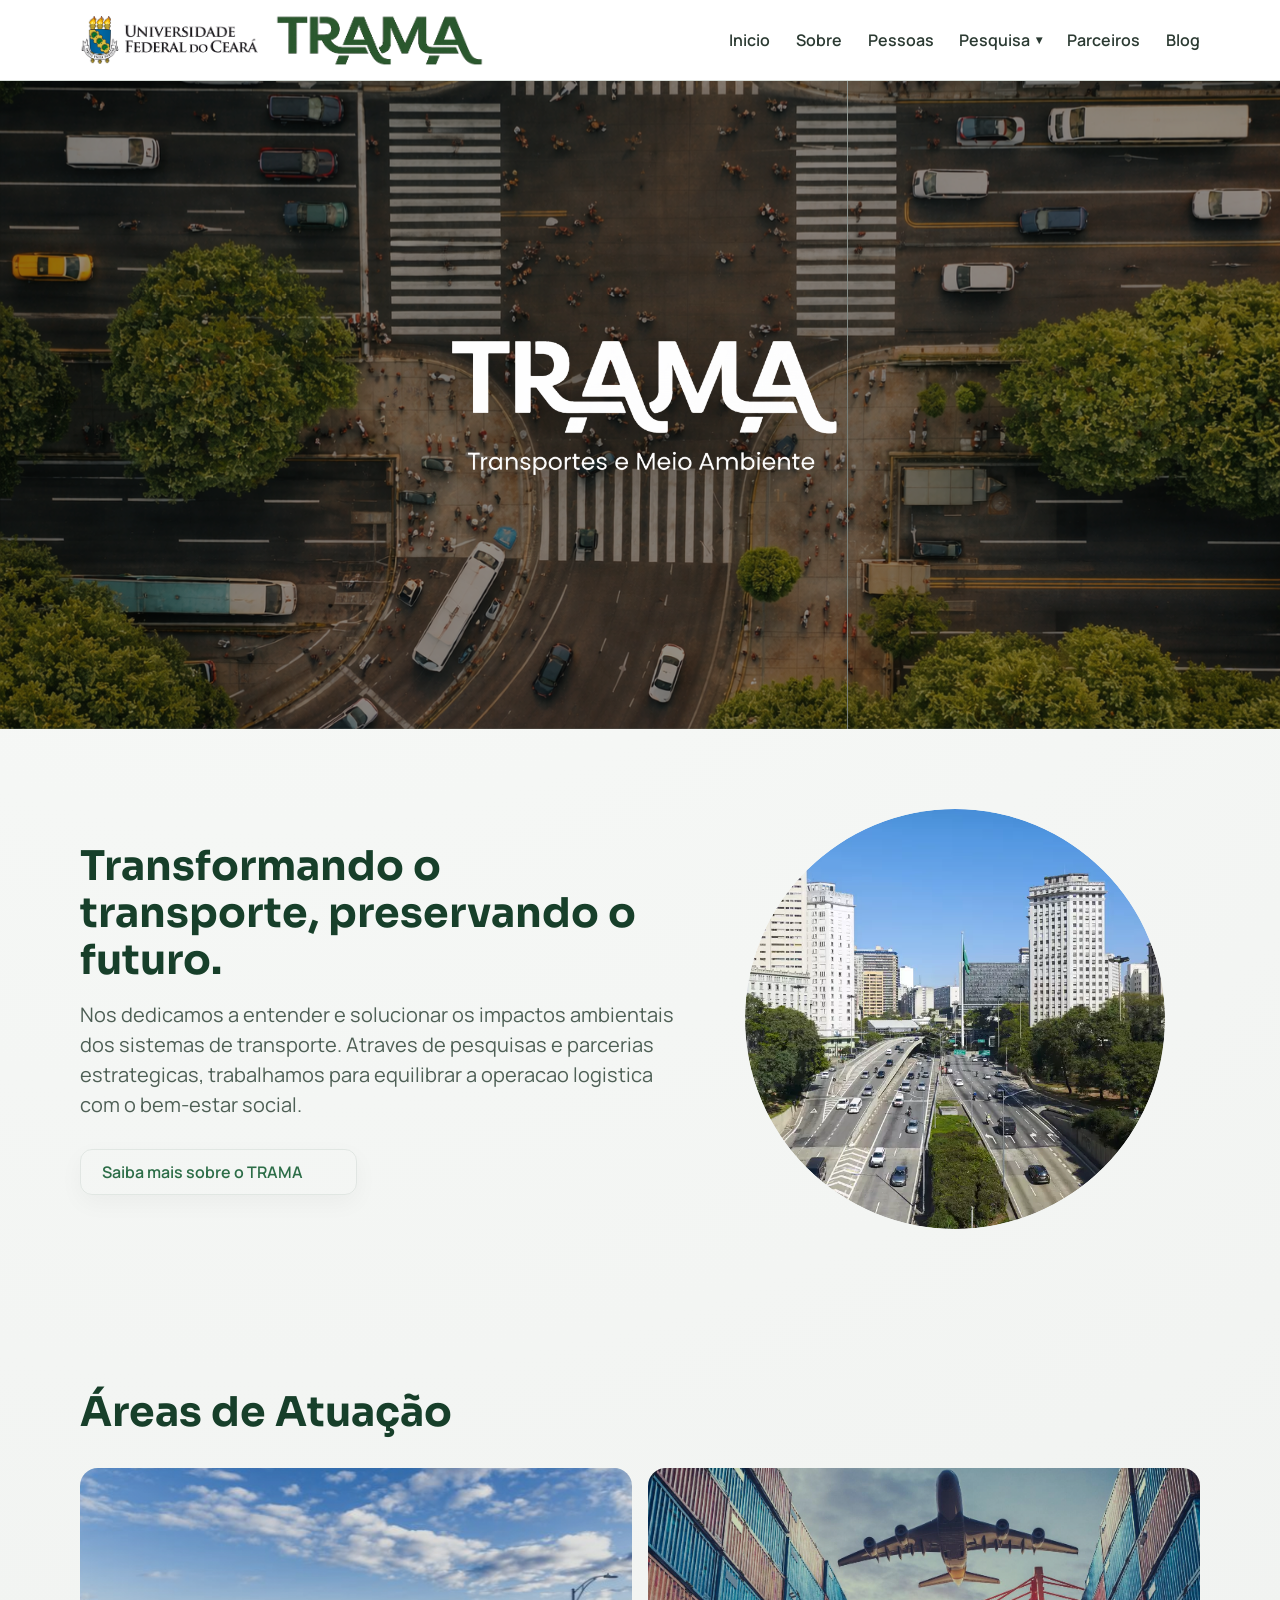
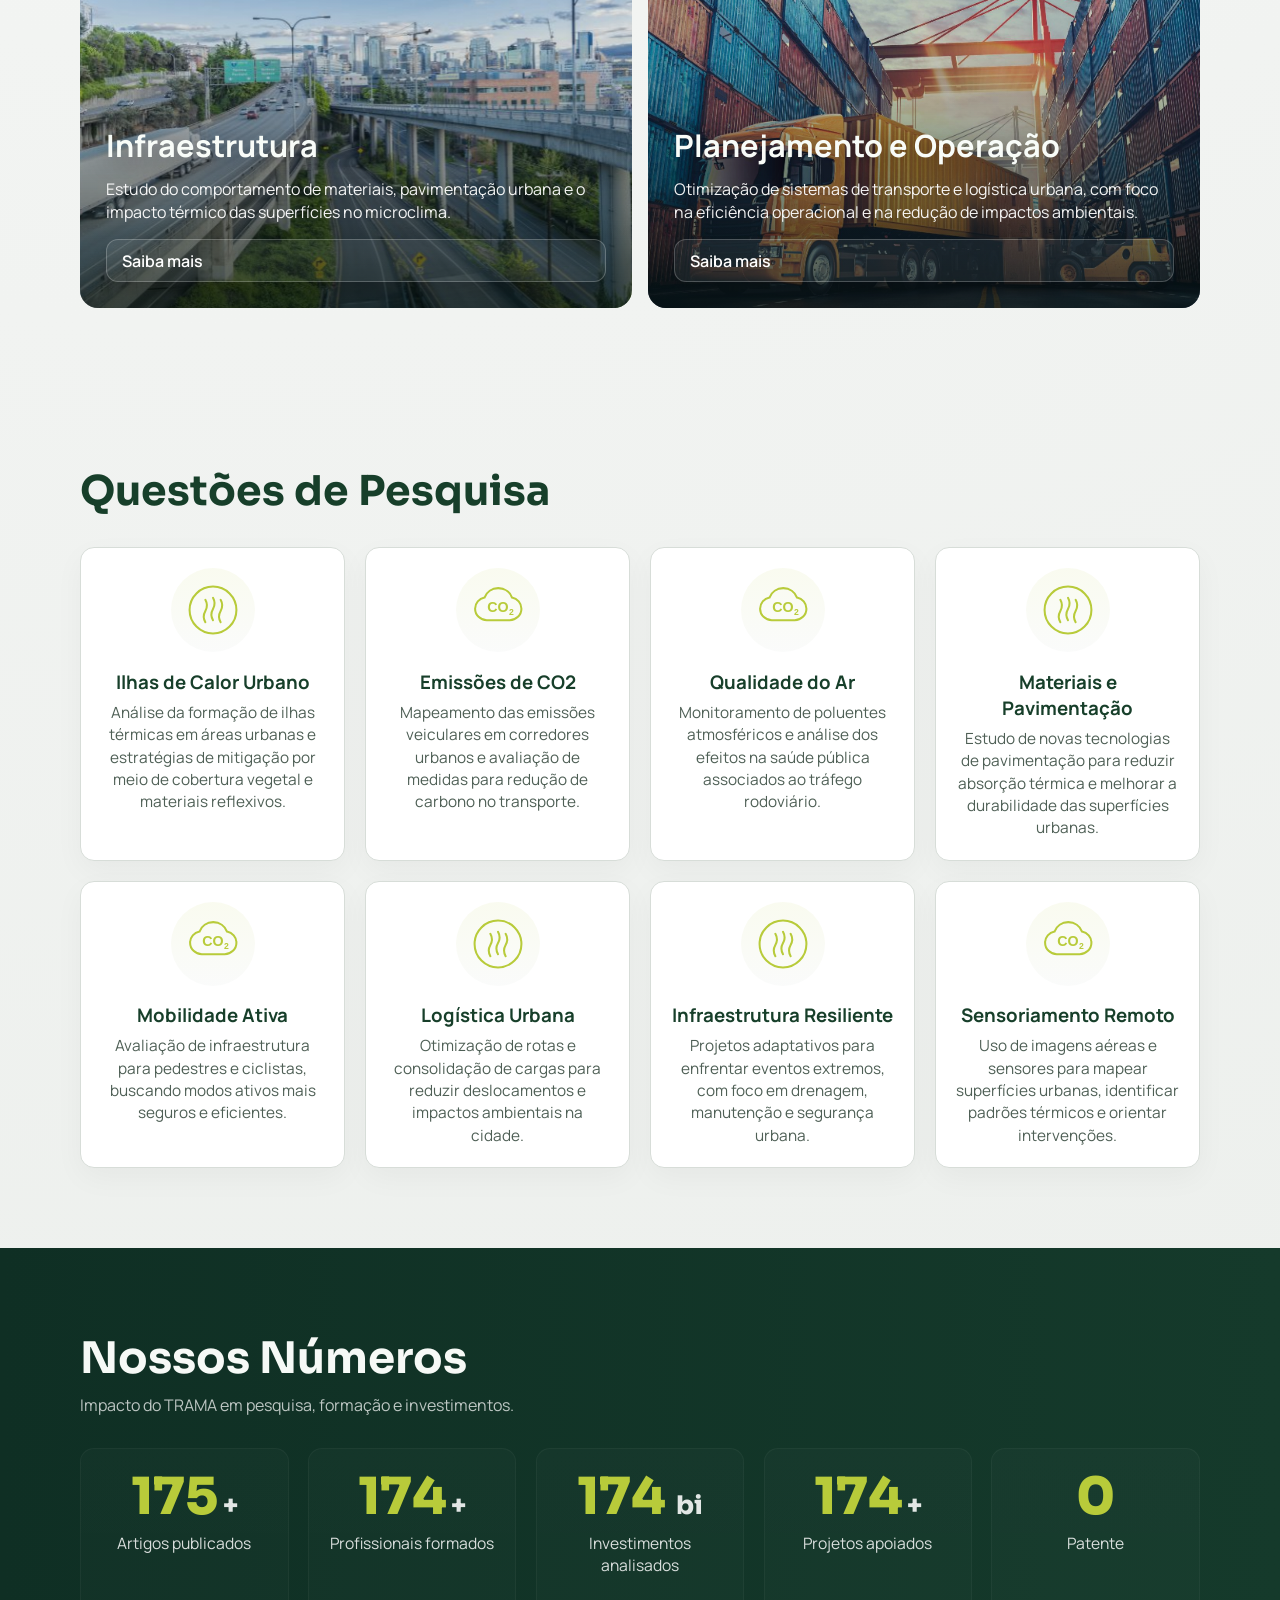
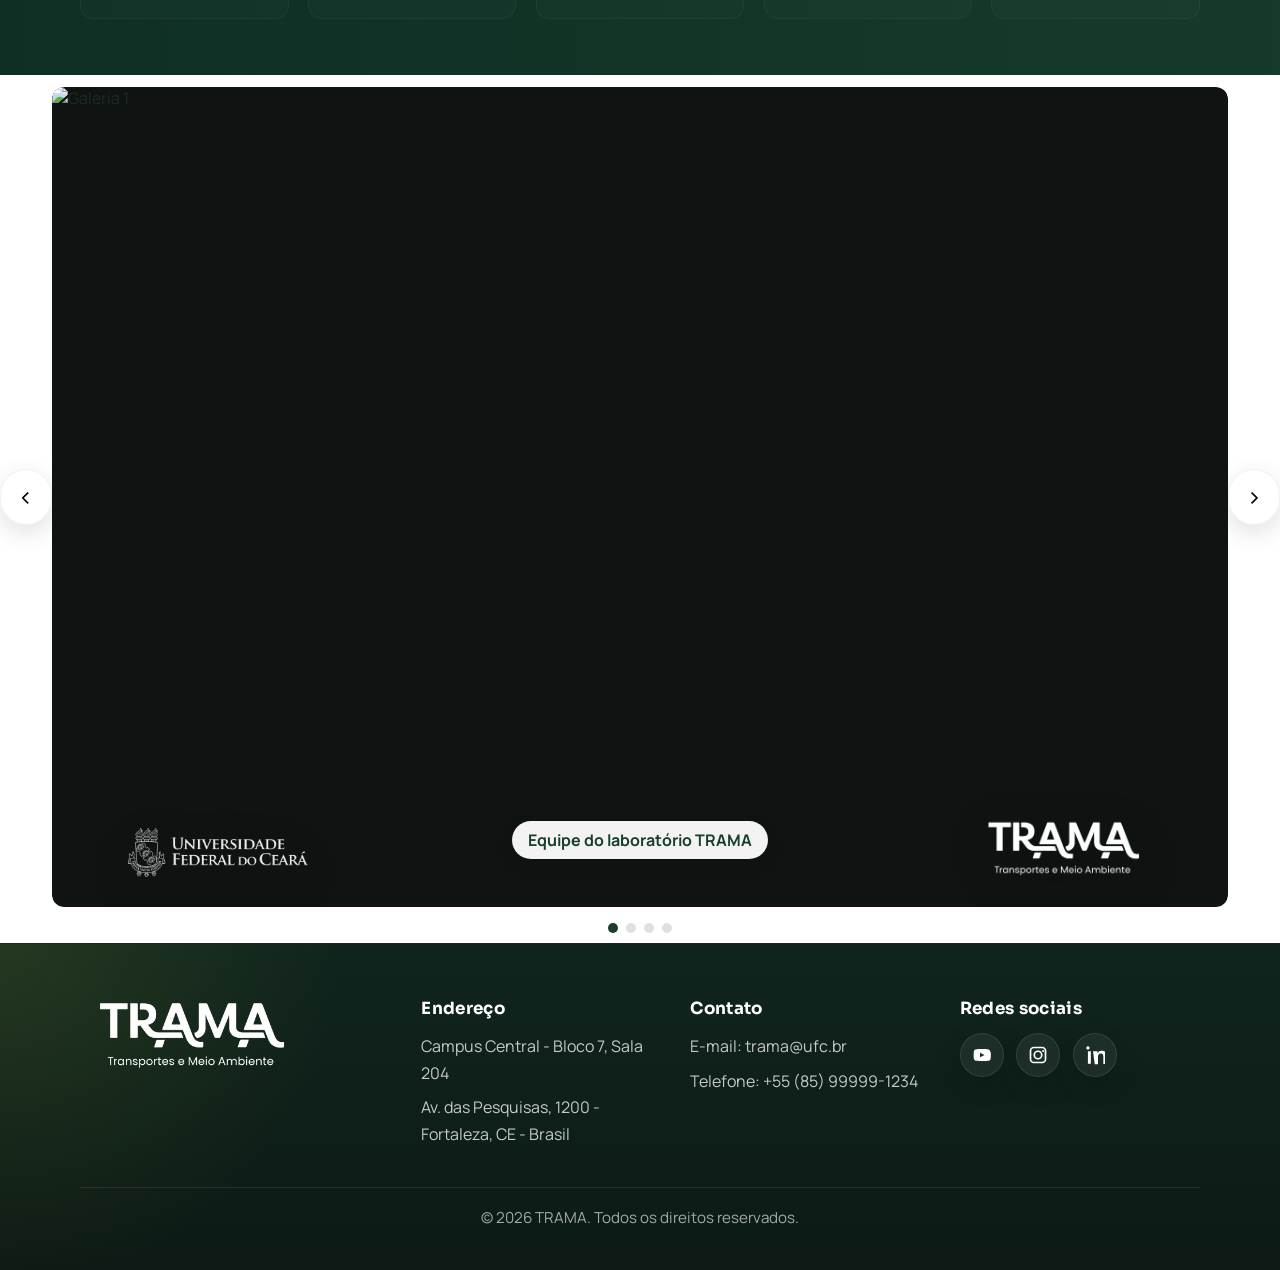
==== index.html @ d88afe93 "Initial commit: site TRAMA" ====
<!DOCTYPE html>
<html lang="pt-BR">
  <head>
    <meta charset="UTF-8" />
    <meta name="viewport" content="width=device-width, initial-scale=1.0" />
    <title>TRAMA | Transportes e Meio Ambiente</title>
    <meta
      name="description"
      content="Site institucional do laboratorio TRAMA - Transportes e Meio Ambiente"
    />
    <link rel="preconnect" href="https://fonts.googleapis.com" />
    <link rel="preconnect" href="https://fonts.gstatic.com" crossorigin />
    <link
      href="https://fonts.googleapis.com/css2?family=Manrope:wght@400;500;700;800&family=Sora:wght@600;700;800&display=swap"
      rel="stylesheet"
    />
    <link rel="stylesheet" href="assets/css/reset.css" />
    <link rel="stylesheet" href="assets/css/variables.css" />
    <link rel="stylesheet" href="assets/css/style.css" />
    <link rel="stylesheet" href="assets/css/responsive.css" />
  </head>
  <body>
    <header class="site-header" id="topo">
      <div class="container header-wrap">
        <a class="brand" href="#topo" aria-label="TRAMA inicio">
          <img class="ufc-logo" src="assets/images/brasao1_horizontal_cor_300dpi.png" alt="Universidade Federal do Ceará" />
          <img class="trama-logo" src="assets/images/logo-trama.png" alt="TRAMA" />
        </a>

        <button class="menu-toggle" aria-label="Abrir menu" aria-expanded="false">Menu</button>

        <nav class="site-nav" aria-label="Navegacao principal">
          <a href="index.html">Inicio</a>
          <a href="pages/sobre.html">Sobre</a>
          <a href="pages/pessoas.html">Pessoas</a>
          <div class="site-nav__item">
            <button class="site-nav__dropdown-trigger" type="button" aria-haspopup="true" aria-expanded="false">Pesquisa</button>
            <div class="site-nav__dropdown" aria-label="Submenu de pesquisa">
              <a href="pages/projetos.html">Projetos</a>
              <a href="pages/publicacoes.html">Publicações</a>
            </div>
          </div>
          <a href="pages/parceiros.html">Parceiros</a>
          <a href="pages/blog.html">Blog</a>
        </nav>
      </div>
    </header>

    <main>
      <section class="hero" id="inicio">
        <div class="hero-overlay"></div>
        <img
          class="hero-bg"
          src="assets/images/imagem-fundo-inicial.png"
          alt="Vista aerea de uma via urbana com arvores"
        />
        <div class="hero-content container">
          <h1 class="hero-title"><img src="assets/images/logo-trama-imagens.png" alt="TRAMA" /></h1>
        </div>
      </section>

      <section class="sobre section" id="sobre">
        <div class="container split">
          <div>
            <h2>Transformando o transporte, preservando o futuro.</h2>
            <p>
              Nos dedicamos a entender e solucionar os impactos ambientais dos sistemas de
              transporte. Atraves de pesquisas e parcerias estrategicas, trabalhamos para
              equilibrar a operacao logistica com o bem-estar social.
            </p>
            <a href="#pessoas" class="btn-outline">Saiba mais sobre o TRAMA</a>
          </div>
          <div class="about-image-wrap">
            <img
              class="about-image"
              src="assets/images/imagem-curculo.webp"
              alt="Malha urbana circular - TRAMA"
            />
          </div>
        </div>
      </section>

      <section class="atuacao section" id="pesquisa">
        <div class="container">
          <h2>Áreas de Atuação</h2>
          <div class="cards-grid">
            <article class="card-overlay">
                <img src="assets/images/infraestrutura-de-transporte-734x490.jpg" alt="Infraestrutura" />
              <div class="card-content">
                <h3>Infraestrutura</h3>
                <p>
                  Estudo do comportamento de materiais, pavimentação urbana e o impacto térmico
                  das superfícies no microclima.
                </p>
                <a href="#" class="card-btn">Saiba mais</a>
              </div>
            </article>

            <article class="card-overlay">
                <img src="assets/images/ft-08-gestao-da-logistica-de-distribuicao-dos-transportes-1583331295.jpg" alt="Planejamento e Operação" />
              <div class="card-content">
                <h3>Planejamento e Operação</h3>
                <p>
                  Otimização de sistemas de transporte e logística urbana, com foco na
                  eficiência operacional e na redução de impactos ambientais.
                </p>
                <a href="#" class="card-btn">Saiba mais</a>
              </div>
            </article>
          </div>
        </div>
      </section>

      <section class="questoes section" id="parcerias">
        <div class="container">
          <h2>Questões de Pesquisa</h2>
          <div class="research-grid">
            <article class="research-item">
              <div class="research-icon"><img src="assets/icons/icon-calor.svg" alt="Ilhas de Calor" /></div>
              <h3 class="research-title">Ilhas de Calor Urbano</h3>
              <p class="research-desc">Análise da formação de ilhas térmicas em áreas urbanas e estratégias de mitigação por meio de cobertura vegetal e materiais reflexivos.</p>
            </article>

            <article class="research-item">
              <div class="research-icon"><img src="assets/icons/icon-co2.svg" alt="Emissões de CO2" /></div>
              <h3 class="research-title">Emissões de CO2</h3>
              <p class="research-desc">Mapeamento das emissões veiculares em corredores urbanos e avaliação de medidas para redução de carbono no transporte.</p>
            </article>

            <article class="research-item">
              <div class="research-icon"><img src="assets/icons/icon-co2.svg" alt="Qualidade do Ar" /></div>
              <h3 class="research-title">Qualidade do Ar</h3>
              <p class="research-desc">Monitoramento de poluentes atmosféricos e análise dos efeitos na saúde pública associados ao tráfego rodoviário.</p>
            </article>

            <article class="research-item">
              <div class="research-icon"><img src="assets/icons/icon-calor.svg" alt="Materiais e Pavimentação" /></div>
              <h3 class="research-title">Materiais e Pavimentação</h3>
              <p class="research-desc">Estudo de novas tecnologias de pavimentação para reduzir absorção térmica e melhorar a durabilidade das superfícies urbanas.</p>
            </article>

            <article class="research-item">
              <div class="research-icon"><img src="assets/icons/icon-co2.svg" alt="Mobilidade Ativa" /></div>
              <h3 class="research-title">Mobilidade Ativa</h3>
              <p class="research-desc">Avaliação de infraestrutura para pedestres e ciclistas, buscando modos ativos mais seguros e eficientes.</p>
            </article>

            <article class="research-item">
              <div class="research-icon"><img src="assets/icons/icon-calor.svg" alt="Logística Urbana" /></div>
              <h3 class="research-title">Logística Urbana</h3>
              <p class="research-desc">Otimização de rotas e consolidação de cargas para reduzir deslocamentos e impactos ambientais na cidade.</p>
            </article>

            <article class="research-item">
              <div class="research-icon"><img src="assets/icons/icon-calor.svg" alt="Infraestrutura Resiliente" /></div>
              <h3 class="research-title">Infraestrutura Resiliente</h3>
              <p class="research-desc">Projetos adaptativos para enfrentar eventos extremos, com foco em drenagem, manutenção e segurança urbana.</p>
            </article>

            <article class="research-item">
              <div class="research-icon"><img src="assets/icons/icon-co2.svg" alt="Sensoriamento Remoto" /></div>
              <h3 class="research-title">Sensoriamento Remoto</h3>
              <p class="research-desc">Uso de imagens aéreas e sensores para mapear superfícies urbanas, identificar padrões térmicos e orientar intervenções.</p>
            </article>
          </div>
        </div>
      </section>

      <section class="numeros" id="blog">
        <div class="container numeros-wrap">
          <div class="numeros-header">
            <h2>Nossos Números</h2>
            <p class="numeros-sub">Impacto do TRAMA em pesquisa, formação e investimentos.</p>
          </div>

          <div class="numeros-grid">
            <div class="numero-card">
              <div class="numero-card-inner">
                <div class="numero-value"><span class="kpi-value" data-target="500">0</span><span class="kpi-suffix">+</span></div>
                <div class="numero-label">Artigos publicados</div>
              </div>
            </div>

            <div class="numero-card">
              <div class="numero-card-inner">
                <div class="numero-value"><span class="kpi-value" data-target="500">0</span><span class="kpi-suffix">+</span></div>
                <div class="numero-label">Profissionais formados</div>
              </div>
            </div>

            <div class="numero-card">
              <div class="numero-card-inner">
                <div class="numero-value"><span class="kpi-value" data-target="500">0</span><span class="kpi-suffix"> bi</span></div>
                <div class="numero-label">Investimentos analisados</div>
              </div>
            </div>

            <div class="numero-card">
              <div class="numero-card-inner">
                <div class="numero-value"><span class="kpi-value" data-target="500">0</span><span class="kpi-suffix">+</span></div>
                <div class="numero-label">Projetos apoiados</div>
              </div>
            </div>

            <div class="numero-card">
              <div class="numero-card-inner">
                <div class="numero-value"><span class="kpi-value" data-target="1">0</span></div>
                <div class="numero-label">Patente</div>
              </div>
            </div>
          </div>
        </div>
      </section>

      <section class="galeria section" id="galeria">
        <div class="carousel" data-carousel aria-label="Galeria de fotos do TRAMA">
          <button class="carousel__btn carousel__btn--prev" data-carousel-button="prev" aria-label="Anterior">‹</button>
          <div class="carousel__track-container">
            <ul class="carousel__track">
              <li class="carousel__slide current-slide">
                <img src="https://picsum.photos/1920/1080?random=101" alt="Galeria 1" />
                <img class="carousel__logo carousel__logo--left" src="assets/images/logohorizontalufc-branco.png" alt="UFC" />
                <img class="carousel__logo carousel__logo--right" src="assets/images/logo-trama-imagens.png" alt="TRAMA" />
                <div class="carousel__caption">Equipe do laboratório TRAMA</div>
              </li>
              <li class="carousel__slide">
                <img src="https://picsum.photos/1920/1080?random=102" alt="Galeria 2" />
                <img class="carousel__logo carousel__logo--left" src="assets/images/logohorizontalufc-branco.png" alt="UFC" />
                <img class="carousel__logo carousel__logo--right" src="assets/images/logo-trama-imagens.png" alt="TRAMA" />
                <div class="carousel__caption">Medição de tráfego urbano</div>
              </li>
              <li class="carousel__slide">
                <img src="https://picsum.photos/1920/1080?random=103" alt="Galeria 3" />
                <img class="carousel__logo carousel__logo--left" src="assets/images/logohorizontalufc-branco.png" alt="UFC" />
                <img class="carousel__logo carousel__logo--right" src="assets/images/logo-trama-imagens.png" alt="TRAMA" />
                <div class="carousel__caption">Workshop e parcerias</div>
              </li>
              <li class="carousel__slide">
                <img src="https://picsum.photos/1920/1080?random=104" alt="Galeria 4" />
                <img class="carousel__logo carousel__logo--left" src="assets/images/logohorizontalufc-branco.png" alt="UFC" />
                <img class="carousel__logo carousel__logo--right" src="assets/images/logo-trama-imagens.png" alt="TRAMA" />
                <div class="carousel__caption">Projeto de campo e levantamentos</div>
              </li>
            </ul>
          </div>
          <button class="carousel__btn carousel__btn--next" data-carousel-button="next" aria-label="Próximo">›</button>
          <div class="carousel__nav" aria-hidden="true">
            <button class="carousel__indicator current-indicator"></button>
            <button class="carousel__indicator"></button>
            <button class="carousel__indicator"></button>
            <button class="carousel__indicator"></button>
          </div>
        </div>
      </section>

    <footer class="site-footer">
      <div class="container footer-grid">
        <div class="footer-brand">
          <img class="footer-logo" src="assets/images/logo-trama-imagens.png" alt="TRAMA" />
        </div>

        <div>
          <h3>Endereço</h3>
          <p>Campus Central - Bloco 7, Sala 204</p>
          <p>Av. das Pesquisas, 1200 - Fortaleza, CE - Brasil</p>
        </div>

        <div>
          <h3>Contato</h3>
          <p>E-mail: trama@ufc.br</p>
          <p>Telefone: +55 (85) 99999-1234</p>
        </div>

        <div>
          <h3>Redes sociais</h3>
          <div class="footer-socials" aria-label="Redes sociais do TRAMA">
            <a class="footer-social" href="#" aria-label="YouTube do TRAMA">
              <svg viewBox="0 0 24 24" aria-hidden="true">
                <path d="M21.8 8.1s-.2-1.4-.8-2c-.8-.9-1.8-.9-2.2-1C15.8 4.8 12 4.8 12 4.8h0s-3.8 0-6.8.3c-.4.1-1.4.1-2.2 1-.6.6-.8 2-.8 2S2 9.8 2 11.5v1c0 1.7.2 3.4.2 3.4s.2 1.4.8 2c.8.9 1.9.9 2.4 1 1.7.2 7.2.3 7.2.3s3.8 0 6.8-.3c.4-.1 1.4-.1 2.2-1 .6-.6.8-2 .8-2s.2-1.7.2-3.4v-1c0-1.7-.2-3.4-.2-3.4ZM9.6 14.7V9.3l5.5 2.7-5.5 2.7Z"/>
              </svg>
            </a>
            <a class="footer-social" href="#" aria-label="Instagram do TRAMA">
              <svg viewBox="0 0 24 24" aria-hidden="true">
                <path d="M7 2h10a5 5 0 0 1 5 5v10a5 5 0 0 1-5 5H7a5 5 0 0 1-5-5V7a5 5 0 0 1 5-5Zm0 2a3 3 0 0 0-3 3v10a3 3 0 0 0 3 3h10a3 3 0 0 0 3-3V7a3 3 0 0 0-3-3H7Zm5 2.5A5.5 5.5 0 1 1 6.5 12 5.51 5.51 0 0 1 12 6.5Zm0 2A3.5 3.5 0 1 0 15.5 12 3.5 3.5 0 0 0 12 8.5Zm6.1-2.6a1.2 1.2 0 1 1-1.2 1.2 1.2 1.2 0 0 1 1.2-1.2Z"/>
              </svg>
            </a>
            <a class="footer-social" href="#" aria-label="LinkedIn do TRAMA">
              <svg viewBox="0 0 24 24" aria-hidden="true">
                <path d="M5.5 3.5A2 2 0 1 1 3.5 1.5a2 2 0 0 1 2 2Zm-2 4.1H7v15H3.5Zm6.1 0H15v2.1h.1a5.4 5.4 0 0 1 4.9-2.7c5.2 0 6.1 3.4 6.1 7.7v8H22V15c0-2.1 0-4.8-3-4.8s-3.4 2.3-3.4 4.6v8.2h-3.9Z"/>
              </svg>
            </a>
          </div>
        </div>
      </div>
      <div class="container footer-bottom">
        <p class="footer-copy">© 2026 TRAMA. Todos os direitos reservados.</p>
      </div>
    </footer>

    <script src="assets/js/main.js"></script>
  </body>
</html>
---- assets/css/variables.css ----
:root {
  --bg: #f1f3f1;
  --surface: #ffffff;
  --text: #1e2b24;
  --muted: #4e5f55;
  --brand: #173f2a;
  --brand-2: #2c6d47;
  --accent: #b8cb3a;
  --line: #d7ddd8;

  --radius-sm: 10px;
  --radius-md: 18px;
  --radius-lg: 28px;

  --shadow-soft: 0 18px 40px rgba(16, 36, 24, 0.12);

  --container: min(1120px, calc(100% - 3rem));
}
---- assets/css/style.css ----
body {
  font-family: 'Manrope', sans-serif;
  color: var(--text);
  background: radial-gradient(circle at 20% 0%, #f8faf8 0%, var(--bg) 42%, #e8ece8 100%);
}

.container {
  width: var(--container);
  margin-inline: auto;
}

.section {
  padding: 5rem 0;
}

.site-header {
  position: sticky;
  top: 0;
  z-index: 40;
  background: rgba(255, 255, 255, 0.95);
  border-bottom: 1px solid var(--line);
  backdrop-filter: blur(8px);
}

.header-wrap {
  min-height: 5rem;
  display: flex;
  align-items: center;
  justify-content: space-between;
  gap: 1.5rem;
}

.brand {
  display: flex;
  align-items: center;
  gap: 1rem;
  width: auto;
  flex-shrink: 0;
}

.brand img {
  display: block;
  height: auto;
  max-height: 54px;
}

.brand .ufc-logo {
  max-height: 48px;
}

.brand .trama-logo {
  max-height: 54px;
}

.hero-title img {
  width: clamp(240px, 36vw, 860px);
  height: auto;
  display: block;
  margin-inline: auto;
}

.site-nav {
  display: flex;
  gap: 1.6rem;
  font-weight: 600;
}

.site-nav a {
  position: relative;
  color: #2b3a32;
}

.site-nav a::after {
  content: '';
  position: absolute;
  left: 0;
  bottom: -0.35rem;
  width: 100%;
  height: 2px;
  transform: scaleX(0);
  transform-origin: right;
  transition: transform 0.25s ease;
  background: var(--brand-2);
}

.site-nav a:hover::after {
  transform: scaleX(1);
  transform-origin: left;
}

.menu-toggle {
  display: none;
  border: 1px solid var(--line);
  background: var(--surface);
  border-radius: var(--radius-sm);
  padding: 0.45rem 0.8rem;
}

.hero {
  position: relative;
  min-height: 72vh;
  display: grid;
  place-items: center;
  overflow: hidden;
}

.hero-bg,
.hero-overlay {
  position: absolute;
  inset: 0;
  width: 100%;
  height: 100%;
}

.hero-bg {
  object-fit: cover;
  transform: scale(1);
  filter: brightness(0.58) contrast(0.98) saturate(0.98);
  transition: transform 900ms cubic-bezier(.2,.8,.2,1), filter 900ms ease;
  will-change: transform, filter;
}

.hero-overlay {
  background: linear-gradient(180deg, rgba(5, 21, 12, 0.6), rgba(5, 21, 12, 0.75));
  /* default: stronger darkening to emphasize white logo */ 
  opacity: 0.72;
  transition: opacity 320ms ease, backdrop-filter 400ms ease;
  backdrop-filter: none;
}

.hero:hover .hero-bg {
  transform: scale(1.04);
  filter: saturate(1.08) contrast(1.04) brightness(0.72);
}

.hero:hover .hero-overlay {
  /* on hover make overlay a bit stronger to highlight logo */
  opacity: 0.82;
  backdrop-filter: blur(2px) saturate(1.04);
}

.hero-title img {
  filter: drop-shadow(0 20px 48px rgba(0,0,0,0.7));
  transition: filter 360ms ease, transform 360ms ease;
  transform: translateY(0);
}

.hero:hover .hero-title img {
  transform: translateY(-6px) scale(1.01);
}

.hero-content {
  position: relative;
  z-index: 2;
  text-align: center;
  color: #f7faf8;
  animation: rise 850ms ease both;
}

.hero-content h1 {
  font-family: 'Sora', sans-serif;
  font-size: clamp(3.5rem, 9vw, 7rem);
  letter-spacing: 0.02em;
  line-height: 0.9;
}

.hero-content p {
  margin-top: 1rem;
  font-size: clamp(1.2rem, 2vw, 2rem);
  font-weight: 500;
}

.split {
  display: grid;
  grid-template-columns: 1.1fr 0.9fr;
  gap: 2rem;
  align-items: center;
}

.split h2,
.atuacao h2,
.questoes h2,
.numeros h2 {
  font-family: 'Sora', sans-serif;
  font-size: clamp(2rem, 3.2vw, 3rem);
  line-height: 1.15;
  color: var(--brand);
}

.split p {
  margin-top: 1rem;
  max-width: 58ch;
  color: var(--muted);
  font-size: 1.25rem;
  line-height: 1.5;
}

.btn-outline {
  margin-top: 1.8rem;
  display: inline-flex;
  align-items: center;
  gap: 0.6rem;
  padding: 0.7rem 1.3rem;
  border: 1px solid rgba(140,160,150,0.18);
  border-radius: 12px;
  background: transparent;
  color: var(--brand-2);
  font-weight: 600;
  transition: transform 260ms cubic-bezier(.2,.8,.2,1), box-shadow 260ms ease, background 260ms ease, color 260ms ease;
  box-shadow: 0 8px 24px rgba(12,20,15,0.04);
}

.btn-outline::after {
  content: '→';
  display: inline-block;
  margin-left: 0.4rem;
  opacity: 0;
  transform: translateX(-6px);
  transition: transform 260ms ease, opacity 260ms ease;
}

.btn-outline:hover {
  transform: translateY(-4px);
  background: linear-gradient(90deg, rgba(184,203,58,0.12), rgba(255,255,255,0.02));
  color: var(--brand);
  box-shadow: 0 20px 50px rgba(12,20,15,0.12);
}

.btn-outline:hover::after {
  opacity: 1;
  transform: translateX(0);
}

.about-image-wrap {
  width: clamp(220px, 36vw, 420px);
  aspect-ratio: 1 / 1;
  margin-inline: auto;
  border-radius: 50%;
  overflow: hidden;
  padding: 0;
  background: transparent;
  transition: transform 260ms ease, box-shadow 260ms ease;
  position: relative;
  box-shadow: none;
}

.about-image-wrap::after {
  content: '';
  position: absolute;
  inset: 0;
  border-radius: 50%;
  background: none;
  pointer-events: none;
  mix-blend-mode: normal;
}

.about-image {
  width: 100%;
  height: 100%;
  display: block;
  border-radius: 50%;
  object-fit: cover;
  transition: transform 360ms cubic-bezier(.2,.8,.2,1), box-shadow 360ms ease, filter 360ms ease;
  transform-origin: center;
  position: relative;
  z-index: 3;
  box-shadow: none;
  border: none;
  filter: saturate(1.03) contrast(1.02);
}

.about-image-wrap:hover {
  transform: translateY(-6px);
  box-shadow: none;
}

.about-image-wrap:hover .about-image {
  transform: scale(1.03);
  filter: saturate(1.06) contrast(1.04);
  box-shadow: none;
}

/* Variant: subtle accent ring (use class `about-image-wrap--accent`) */
.about-image-wrap--accent::before {
  content: '';
  position: absolute;
  inset: 6px;
  border-radius: 50%;
  pointer-events: none;
  box-shadow: 0 0 0 6px rgba(184,203,58,0.08);
}

/* Ensure the subtle highlight overlay sits above the shadow but below the image */
.about-image-wrap::after { z-index: 1; }

/* Dark shadow variant: stronger blackish backdrop behind the circular image */

/* Dark halo sits behind border (z-index: 1) */
.about-image-wrap--shadow-dark::before {
  content: '';
  position: absolute;
  inset: -28%;
  border-radius: 50%;
  background: radial-gradient(circle at 50% 35%, rgba(0,0,0,0.85) 0%, rgba(0,0,0,0.65) 24%, rgba(0,0,0,0.42) 48%, rgba(0,0,0,0.18) 72%, rgba(0,0,0,0) 96%);
  filter: blur(48px);
  z-index: 1;
  opacity: 1;
  pointer-events: none;
  transform: translateY(8px);
  transition: transform 300ms ease, filter 300ms ease, opacity 300ms ease;
}

.about-image-wrap--shadow-dark:hover::before {
  transform: translateY(10px) scale(1.04);
  filter: blur(50px);
  opacity: 1;
}

/* Green shadow variant: subtle green-tinted backdrop */

/* Green halo sits behind border (z-index: 1) */
.about-image-wrap--shadow-green::before {
  content: '';
  position: absolute;
  inset: -22%;
  border-radius: 50%;
  background: radial-gradient(circle at 50% 40%, rgba(23,63,42,0.58) 0%, rgba(23,63,42,0.38) 28%, rgba(23,63,42,0.14) 55%, rgba(23,63,42,0) 78%);
  filter: blur(34px);
  z-index: 1;
  opacity: 1;
  pointer-events: none;
  transform: translateY(6px);
  transition: transform 300ms ease, filter 300ms ease, opacity 300ms ease;
}

/* Subtle black border around circle (nearly invisible) */
.about-image-wrap--subtle-border::before {
  content: '';
  position: absolute;
  inset: 0;
  border-radius: 50%;
  border: 1px solid rgba(23,63,42,0.78);
  z-index: 5;
  pointer-events: none;
  mix-blend-mode: normal;
  box-shadow:
    0 0 0 1px rgba(255,255,255,0.10),
    0 0 0 5px rgba(23,63,42,0.06);
}

.site-nav {
  display: flex;
  gap: 1.6rem;
  font-weight: 600;
  align-items: center;
}

.site-nav__item {
  position: relative;
}

.site-nav__item::after {
  content: '';
  position: absolute;
  left: 0;
  right: 0;
  top: 100%;
  height: 14px;
}

.site-nav__dropdown-trigger {
  display: inline-flex;
  align-items: center;
  gap: 0.35rem;
  appearance: none;
  -webkit-appearance: none;
  border: 0;
  background: transparent;
  padding: 0;
  font: inherit;
  color: #2b3a32;
  cursor: pointer;
}

.site-nav__dropdown-trigger::after {
  content: '▾';
  font-size: 0.75em;
  line-height: 1;
}

.site-nav__dropdown {
  position: absolute;
  top: calc(100% + 0.15rem);
  left: 50%;
  transform: translateX(-50%) translateY(6px);
  min-width: 250px;
  padding: 0.8rem;
  background: rgba(255,255,255,0.98);
  border: 1px solid rgba(23,63,42,0.1);
  border-radius: 18px;
  box-shadow: 0 24px 60px rgba(10,20,15,0.14);
  display: none;
  flex-direction: column;
  gap: 0.35rem;
  z-index: 80;
}

.site-nav__item:hover .site-nav__dropdown,
.site-nav__item:focus-within .site-nav__dropdown,
.site-nav__item.is-open .site-nav__dropdown {
  display: flex;
}

.site-nav__dropdown a {
  padding: 0.8rem 0.95rem;
  border-radius: 12px;
  color: #2b3a32;
  transition: background 180ms ease, transform 180ms ease, color 180ms ease;
}

.site-nav__dropdown a:hover {
  background: rgba(184,203,58,0.12);
  transform: translateX(2px);
  color: var(--brand);
}

@media (max-width: 980px) {
  .site-nav {
    position: absolute;
    top: calc(100% + 0.4rem);
    right: 1.5rem;
    background: #ffffff;
    border: 1px solid var(--line);
    border-radius: 12px;
    box-shadow: var(--shadow-soft);
    min-width: 210px;
    padding: 0.8rem;
    display: none;
    flex-direction: column;
    align-items: stretch;
  }

  .site-nav.is-open {
    display: flex;
  }

  .site-nav__item {
    width: 100%;
  }

  .site-nav__dropdown-trigger {
    width: 100%;
    justify-content: space-between;
  }

  .site-nav__dropdown {
    position: static;
    display: none;
    width: 100%;
    min-width: 0;
    margin-top: 0.35rem;
    padding: 0.45rem 0 0.15rem;
    background: transparent;
    border: 0;
    box-shadow: none;
    transform: none;
  }

  .site-nav__item.is-open .site-nav__dropdown {
    display: flex;
  }

  .menu-toggle {
    display: inline-flex;
  }
}

.about-image-wrap--shadow-green:hover::before {
  transform: translateY(8px) scale(1.03);
  filter: blur(36px);
  opacity: 1;
}

/* Variant: no border / minimal (use class `about-image-wrap--no-border`) — same as default without pseudo shadows */
.about-image-wrap--no-border {
  box-shadow: none;
}

/* Variant: force perfect circle (use class `about-image-wrap--circle`) */
.about-image-wrap--circle {
  aspect-ratio: 1 / 1;
  width: clamp(200px, 34vw, 420px);
}

.cards-grid {
  margin-top: 2rem;
  display: grid;
  grid-template-columns: repeat(2, minmax(0, 1fr));
  gap: 1rem;
}

.card-overlay {
  position: relative;
  min-height: 440px;
  border-radius: var(--radius-md);
  overflow: hidden;
  transform: translateY(0);
  transition: transform 360ms cubic-bezier(.2,.8,.2,1), box-shadow 360ms ease;
  will-change: transform;
}

.card-overlay::before {
  content: '';
  position: absolute;
  inset: 0;
  background: linear-gradient(0deg, rgba(6, 18, 13, 0.75) 0%, rgba(7, 26, 17, 0.12) 60%);
  z-index: 1;
}

.card-overlay::after {
  content: '';
  position: absolute;
  inset: 0;
  background: linear-gradient(180deg, rgba(10,20,12,0.12), rgba(6,10,8,0.36));
  opacity: 0;
  transition: opacity 360ms ease, transform 360ms ease;
  z-index: 1;
  pointer-events: none;
}

.card-overlay:hover {
  transform: translateY(-8px);
  box-shadow: 0 30px 60px rgba(12,20,15,0.16);
}

.card-overlay:hover::after {
  opacity: 1;
}

.card-overlay img {
  position: absolute;
  inset: 0;
  width: 100%;
  height: 100%;
  object-fit: cover;
  object-position: center center;
  transform: scale(1.06);
  transition: transform 900ms cubic-bezier(.2,.8,.2,1), filter 600ms ease;
  will-change: transform;
}

.card-overlay:hover img {
  transform: scale(1.12);
  filter: saturate(1.06) contrast(1.02) brightness(0.98);
}

.card-overlay {
  position: relative;
  min-height: 440px;
  border-radius: var(--radius-md);
  overflow: hidden;
  transform: translateY(0);
  transition: transform 360ms cubic-bezier(.2,.8,.2,1), box-shadow 360ms ease;
  will-change: transform;
}

.card-overlay::after {
  content: '';
  position: absolute;
  inset: 0;
  background: linear-gradient(180deg, rgba(10,20,12,0.12), rgba(6,10,8,0.36));
  opacity: 0;
  transition: opacity 360ms ease, transform 360ms ease;
  z-index: 1;
  pointer-events: none;
}

.card-overlay:hover {
  transform: translateY(-8px);
  box-shadow: 0 30px 60px rgba(12,20,15,0.16);
}

.card-overlay:hover::after {
  opacity: 1;
}

.card-content {
  position: absolute;
  z-index: 2;
  inset: auto 1.6rem 1.6rem;
  color: #f8fcf8;
  display: flex;
  flex-direction: column;
}

.card-btn {
  margin-top: 1rem;
  display: inline-flex;
  align-items: center;
  gap: 0.6rem;
  padding: 0.55rem 1rem;
  background: rgba(255,255,255,0.06);
  border: 1px solid rgba(255,255,255,0.22);
  color: #fff;
  font-weight: 700;
  border-radius: 12px;
  transition: transform 260ms ease, background 260ms ease, box-shadow 260ms ease;
  box-shadow: 0 8px 28px rgba(0,0,0,0.25);
  text-decoration: none;
}

.card-btn:hover {
  transform: translateY(-6px);
  background: rgba(255,255,255,0.12);
  box-shadow: 0 24px 70px rgba(0,0,0,0.36);
}

.card-btn::after {
  content: '→';
  display: inline-block;
  margin-left: 0.45rem;
  opacity: 0;
  transform: translateX(-6px);
  transition: transform 260ms ease, opacity 260ms ease;
}

.card-btn:hover::after {
  opacity: 1;
  transform: translateX(0);
}

.card-content h3 {
  font-size: clamp(1.6rem, 2.4vw, 2.2rem);
  text-shadow: 0 8px 26px rgba(0,0,0,0.45);
}

.card-content p {
  color: rgba(255,255,255,0.94);
}
}

.card-content h3 {
  font-family: 'Sora', sans-serif;
  font-size: 2rem;
}

.card-content p {
  margin-top: 0.8rem;
  line-height: 1.4;
}

.card-btn {
  margin-top: 1rem;
  display: inline-flex;
  align-items: center;
  gap: 0.6rem;
  padding: 0.6rem 0.95rem;
  background: rgba(255,255,255,0.06);
  border: 1px solid rgba(255,255,255,0.22);
  color: #fff;
  font-weight: 600;
  border-radius: 12px;
  transition: transform 260ms ease, background 260ms ease, box-shadow 260ms ease;
  box-shadow: 0 8px 28px rgba(0,0,0,0.25);
}

.card-btn:hover {
  transform: translateY(-4px);
  background: rgba(255,255,255,0.12);
  box-shadow: 0 20px 50px rgba(0,0,0,0.36);
}

.icon-grid {
  margin-top: 1.8rem;
  display: grid;
  grid-template-columns: repeat(4, minmax(0, 1fr));
  gap: 1rem;
}

.icon-box {
  border: 1px solid var(--line);
  background: #f5f6f2;
  min-height: 210px;
  display: grid;
  place-items: center;
}

/* Research grid: modern cards with icon, title and description */
.research-grid {
  margin-top: 2rem;
  display: grid;
  grid-template-columns: repeat(4, minmax(0, 1fr));
  gap: 1.25rem;
}

.research-item {
  background: var(--surface);
  border: 1px solid var(--line);
  border-radius: 14px;
  padding: 1.25rem 1.2rem;
  text-align: center;
  display: flex;
  flex-direction: column;
  align-items: center;
  min-height: 220px;
  transition: transform 340ms cubic-bezier(.2,.8,.2,1), box-shadow 340ms ease, border-color 340ms ease;
  box-shadow: 0 10px 30px rgba(10,20,15,0.04);
}

.research-icon {
  width: 84px;
  height: 84px;
  border-radius: 999px;
  display: grid;
  place-items: center;
  margin-bottom: 0.8rem;
  background: linear-gradient(180deg, rgba(184,203,58,0.08), rgba(20,60,40,0.02));
}

.research-icon img {
  width: 56px;
  height: 56px;
  display: block;
}

.research-title {
  margin: 0.25rem 0 0.45rem;
  font-weight: 700;
  color: var(--brand);
}

.research-desc {
  margin: 0;
  color: var(--muted);
  font-size: 0.96rem;
  line-height: 1.45;
}

.research-item:hover {
  transform: translateY(-8px);
  box-shadow: 0 34px 90px rgba(12,20,15,0.12);
  border-color: rgba(28,70,40,0.12);
}

.research-item:hover .research-icon {
  transform: translateY(-6px) scale(1.04);
}

@media (max-width: 980px) {
  .research-grid { grid-template-columns: repeat(2, minmax(0, 1fr)); }
}

@media (max-width: 640px) {
  .research-grid { grid-template-columns: 1fr; }
  .research-item { min-height: auto; }
}

.numeros {
  background: linear-gradient(90deg, #0f2f24 0%, #153a2b 100%);
  color: #f2f6f2;
  padding: 5.4rem 0 3.5rem;
}

.numeros-header {
  display: flex;
  flex-direction: column;
  gap: 0.6rem;
}

.numeros-header h2 {
  font-family: 'Sora', sans-serif;
  color: #f6f9f6;
  font-size: clamp(2rem, 3.4vw, 2.8rem);
}

.numeros-sub {
  color: rgba(255,255,255,0.72);
  margin: 0;
  font-size: 1rem;
}

.numeros-grid {
  margin-top: 2rem;
  display: grid;
  grid-template-columns: repeat(5, minmax(0, 1fr));
  gap: 1.2rem;
  align-items: stretch;
}

.numero-card {
  background: linear-gradient(180deg, rgba(255,255,255,0.02), rgba(255,255,255,0.015));
  border-radius: 14px;
  border: 1px solid rgba(255,255,255,0.04);
  padding: 1.4rem 1rem 1.8rem;
  text-align: center;
  transition: transform 320ms cubic-bezier(.2,.8,.2,1), box-shadow 320ms ease, border-color 320ms ease;
}

.numero-card-inner {
  display: flex;
  flex-direction: column;
  gap: 0.6rem;
  align-items: center;
  padding-bottom: 0.45rem;
}

.numero-value {
  font-family: 'Sora', sans-serif;
  font-size: clamp(1.8rem, 4vw, 3.4rem);
  color: var(--accent);
  font-weight: 800;
  line-height: 1;
}

.numero-value .kpi-suffix { 
  font-size: 0.5em; 
  margin-left: 0.28rem; 
  color: rgba(255,255,255,0.88);
}

.numero-label {
  font-size: 0.98rem;
  color: rgba(255,255,255,0.84);
  margin-bottom: 0.35rem;
}

.numero-card:hover {
  transform: translateY(-8px);
  box-shadow: 0 28px 90px rgba(5,12,8,0.28);
  border-color: rgba(184,203,58,0.09);
}

@media (max-width: 1100px) {
  .numeros-grid { grid-template-columns: repeat(3, minmax(0, 1fr)); }
}

@media (max-width: 720px) {
  .numeros-grid { grid-template-columns: repeat(2, minmax(0, 1fr)); }
}

@media (max-width: 420px) {
  .numeros-grid { grid-template-columns: 1fr; }
}

/* Carousel: simple, responsive gallery */
.galeria h2 {
  font-family: 'Sora', sans-serif;
  color: var(--brand);
  margin-bottom: 0.25rem;
}
.galeria-sub { color: var(--muted); margin-top: 0; }

.carousel { position: relative; margin: 0; display: flex; align-items: center; gap: 0; justify-content: center; }
.carousel__track-container { overflow: hidden; width: 100%; max-width: 1600px; margin: 0 auto; border-radius: 12px; }
.carousel__track { display: flex; gap: 0; transition: transform 450ms cubic-bezier(.2,.8,.2,1); padding: 0; margin: 0; list-style: none; align-items: center; }
.carousel__slide { position: relative; flex: 0 0 100%; width: 100%; border-radius: 12px; overflow: hidden; background: #0f1412; display: grid; place-items: center; transition: none; }
/* Target only the main slide image (first image child) so logo images inside the slide are not stretched */
.carousel__slide > img:first-child { width: 100%; height: 820px; object-fit: cover; display: block; }

/* Caption overlay at base of each image */
.carousel__caption {
  position: absolute;
  left: 50%;
  transform: translateX(-50%);
  bottom: 48px;
  background: rgba(255,255,255,0.95);
  color: var(--brand);
  padding: 0.5rem 1rem;
  border-radius: 999px;
  font-weight: 700;
  box-shadow: 0 6px 18px rgba(0,0,0,0.08);
  max-width: 88%;
  text-align: center;
}

@media (max-width: 640px) {
  .carousel__caption { bottom: 22px; padding: 0.45rem 0.75rem; font-size: 0.95rem; }
}

/* Logo overlays on slides: move slightly inward and increase size to avoid clipping */
.carousel__logo {
  position: absolute;
  bottom: 30px;
  display: inline-block;
  padding: 0;
  background: transparent;
  border-radius: 0;
  box-shadow: none;
  pointer-events: none;
  z-index: 12;
  width: auto;
  height: auto;
  filter: drop-shadow(0 14px 22px rgba(0,0,0,0.42));
}
.carousel__logo img { display: block; width: 100%; height: auto; object-fit: contain; }
.carousel__logo--left { left: clamp(68px, 6vw, 116px); width: clamp(132px, 14vw, 210px); }
.carousel__logo--right { right: clamp(68px, 6vw, 116px); width: clamp(132px, 14vw, 210px); }

@media (max-width: 640px) {
  .carousel__logo { bottom: 16px; }
  .carousel__logo--left { width: 104px; left: 20px; }
  .carousel__logo--right { width: 104px; right: 20px; }
}
.carousel__btn { background: rgba(255,255,255,0.95); border: 1px solid rgba(12,20,15,0.06); height: 56px; width: 56px; border-radius: 999px; display: grid; place-items: center; font-size: 1.6rem; cursor: pointer; box-shadow: 0 8px 24px rgba(0,0,0,0.12); }
.carousel__btn--prev { order: 0; }
.carousel__btn--next { order: 2; }
.carousel__nav { position: absolute; left: 50%; transform: translateX(-50%); bottom: -26px; display: flex; gap: 0.5rem; }
.carousel__indicator { width: 10px; height: 10px; border-radius: 999px; background: rgba(0,0,0,0.12); border: none; cursor: pointer; }
.carousel__indicator.current-indicator { background: var(--brand); }

@media (max-width: 980px) {
  .carousel__slide img { height: 520px; }
  /* Force full-width slides to avoid preview of the next slide */
  .carousel__slide { min-width: 100%; }
}

@media (max-width: 640px) {
  .carousel { gap: 0.5rem; }
  /* Keep slides full width on small screens as well */
  .carousel__slide { min-width: 100%; }
  .carousel__slide img { height: 320px; }
  .carousel__btn { height: 48px; width: 48px; }
}

/* emphasize current slide with a stronger frame, without peeking adjacent slides */
.carousel__slide.current-slide { box-shadow: 0 18px 60px rgba(0,0,0,0.22); }

/* Gallery section spacing and background */
.galeria.section { padding: 12px 0 36px; background: var(--surface); }

.equipe img {
  width: 100%;
  min-height: 520px;
  object-fit: cover;
}

.publicacoes-page {
  background: #f2f2f2;
}

.publicacoes-hero {
  position: relative;
  min-height: 410px;
  overflow: hidden;
  display: flex;
  align-items: flex-end;
}

.publicacoes-hero__bg,
.publicacoes-hero__overlay {
  position: absolute;
  inset: 0;
  width: 100%;
  height: 100%;
}

.publicacoes-hero__bg {
  object-fit: cover;
  filter: saturate(0.95) contrast(0.98) brightness(0.8);
}

.publicacoes-hero__overlay {
  background: linear-gradient(180deg, rgba(12, 28, 21, 0.35) 0%, rgba(7, 19, 14, 0.62) 100%);
}

.publicacoes-hero__content {
  position: relative;
  z-index: 2;
  color: #ffffff;
  padding-bottom: 3.5rem;
}

.publicacoes-hero__content h1 {
  font-family: 'Sora', sans-serif;
  font-size: clamp(2.4rem, 5.4vw, 4rem);
  font-weight: 800;
  line-height: 1.05;
  margin: 0;
  text-shadow: 0 8px 28px rgba(0, 0, 0, 0.35);
}

.publicacoes-hero__content p {
  margin: 0.5rem 0 0;
  font-size: clamp(1rem, 1.7vw, 1.18rem);
  color: rgba(255, 255, 255, 0.95);
}

.publicacoes-lista.section {
  padding: 4.5rem 0 6rem;
}

.publicacoes-wrap {
  max-width: 980px;
}

.publicacoes-ano + .publicacoes-ano {
  margin-top: 3.3rem;
}

.publicacoes-ano h2 {
  margin: 0;
  padding-bottom: 0.5rem;
  border-bottom: 2px solid #d9d9d9;
  font-family: 'Sora', sans-serif;
  font-size: clamp(2rem, 3vw, 2.5rem);
  color: #1f4a31;
}

.publicacao-item {
  padding-top: 2rem;
}

.publicacao-item + .publicacao-item {
  margin-top: 1.15rem;
}

.publicacao-item h3 {
  margin: 0;
  max-width: 42ch;
  font-size: clamp(1.25rem, 2.2vw, 2rem);
  line-height: 1.26;
  color: #111318;
  font-weight: 800;
}

.publicacao-item p {
  margin: 0.95rem 0 0;
  color: #727272;
  font-size: 1rem;
}

.publicacao-links {
  display: flex;
  flex-wrap: wrap;
  gap: 0.95rem;
}

.publicacao-links a {
  color: #2748e1;
  font-weight: 500;
}

.publicacao-links a:hover {
  text-decoration: underline;
}

.site-footer--publicacoes {
  background: #16181d;
  border-top: 0;
  padding: 2.2rem 0;
}

.footer-grid--publicacoes {
  grid-template-columns: 1.25fr 1fr 1fr 0.8fr;
  gap: 1.5rem;
}

.site-footer--publicacoes .footer-copy {
  color: rgba(255, 255, 255, 0.88);
  margin: 0;
  font-size: 0.98rem;
}

.site-footer--publicacoes .footer-grid p {
  color: rgba(255, 255, 255, 0.85);
}

.site-footer--publicacoes .footer-social {
  width: 42px;
  height: 42px;
  background: transparent;
  border-color: var(--accent);
  color: var(--accent);
  box-shadow: none;
}

.site-footer--publicacoes .footer-social:hover {
  background: rgba(184, 203, 58, 0.12);
  border-color: var(--accent);
  box-shadow: none;
}

.pessoas-page {
  background: linear-gradient(180deg, #eef2ef 0%, #f6f7f5 32%, #eef1ee 100%);
}

.people-tree-section {
  padding-top: 4.2rem;
}

.people-heading h2 {
  margin: 0;
}

.people-legend {
  margin-top: 1.4rem;
  display: flex;
  flex-wrap: wrap;
  gap: 0.6rem;
}

.legend-item {
  padding: 0.35rem 0.75rem;
  border-radius: 999px;
  font-size: 0.88rem;
  font-weight: 700;
  border: 1px solid transparent;
}

.legend-item--doutorado {
  background: rgba(31, 74, 49, 0.12);
  border-color: rgba(31, 74, 49, 0.25);
  color: #1f4a31;
}

.legend-item--mestrado {
  background: rgba(44, 109, 71, 0.12);
  border-color: rgba(44, 109, 71, 0.25);
  color: #275f3f;
}

.legend-item--ic {
  background: rgba(184, 203, 58, 0.2);
  border-color: rgba(128, 148, 30, 0.4);
  color: #445200;
}

.legend-item--egresso {
  background: rgba(109, 117, 129, 0.14);
  border-color: rgba(109, 117, 129, 0.34);
  color: #3f4b57;
}

.people-tree {
  margin-top: 1.5rem;
  background: rgba(255, 255, 255, 0.92);
  border: 1px solid rgba(23, 63, 42, 0.12);
  border-radius: 24px;
  padding: 1.8rem 1.5rem 2rem;
  box-shadow: 0 24px 50px rgba(14, 25, 18, 0.08);
}

.people-tier {
  display: flex;
  justify-content: center;
  gap: 2rem;
}

.people-tier--lideres {
  margin-bottom: 0.35rem;
}

.people-branches {
  height: 60px;
  position: relative;
  margin-inline: auto;
  width: min(90%, 920px);
}

.people-branches::before,
.people-branches::after {
  content: '';
  position: absolute;
  left: 50%;
  transform: translateX(-50%);
}

.people-branches::before {
  top: 0;
  width: 2px;
  height: 26px;
  background: rgba(31, 74, 49, 0.38);
}

.people-branches::after {
  top: 26px;
  width: 74%;
  height: 2px;
  background: rgba(31, 74, 49, 0.3);
}

.people-groups {
  display: grid;
  grid-template-columns: repeat(2, minmax(0, 1fr));
  gap: 1rem;
}

.people-group {
  background: #f8faf7;
  border: 1px solid rgba(23, 63, 42, 0.1);
  border-radius: 18px;
  padding: 0.95rem;
}

.people-group h3 {
  font-family: 'Sora', sans-serif;
  font-size: 1.1rem;
  color: var(--brand);
  margin: 0 0 0.8rem;
}

.people-group--egressos h3 {
  color: #4b5563;
}

.people-grid {
  display: grid;
  gap: 0.8rem;
}

.people-grid--doutorado,
.people-grid--mestrado,
.people-grid--ic,
.people-grid--egressos {
  grid-template-columns: repeat(2, minmax(0, 1fr));
}

.people-node {
  --avatar-size: 78px;
  --avatar-bg: linear-gradient(180deg, #e3f0e8 0%, #d2e6d9 100%);
  --avatar-color: #1d4a31;
  width: 100%;
  border: 1px solid rgba(23, 63, 42, 0.14);
  border-radius: 14px;
  background: #ffffff;
  padding: 0.7rem;
  display: grid;
  grid-template-columns: var(--avatar-size) 1fr;
  gap: 0.72rem;
  align-items: center;
  text-align: left;
  cursor: pointer;
  transition: transform 220ms ease, box-shadow 220ms ease, border-color 220ms ease;
}

.people-node:hover {
  transform: translateY(-3px);
  box-shadow: 0 14px 28px rgba(10, 20, 15, 0.12);
  border-color: rgba(23, 63, 42, 0.28);
}

.people-avatar {
  width: var(--avatar-size);
  height: var(--avatar-size);
  border-radius: 50%;
  overflow: hidden;
  display: inline-flex;
  align-items: center;
  justify-content: center;
  font-family: 'Sora', sans-serif;
  font-weight: 800;
  font-size: clamp(0.95rem, 1.8vw, 1.25rem);
  color: var(--avatar-color);
  background: var(--avatar-bg);
  border: 2px solid rgba(255, 255, 255, 0.9);
  box-shadow: 0 10px 20px rgba(0, 0, 0, 0.16);
}

.people-avatar img {
  width: 100%;
  height: 100%;
  object-fit: cover;
  display: block;
}

.people-meta strong {
  display: block;
  color: #17241d;
  font-size: 0.95rem;
  line-height: 1.2;
}

.people-meta small {
  display: block;
  margin-top: 0.22rem;
  color: #5b675f;
  font-size: 0.8rem;
}

.people-node--lider {
  max-width: 400px;
}

.people-node--doutorado {
  --avatar-size: 108px;
  --avatar-bg: linear-gradient(180deg, #d8ebdf 0%, #beddc9 100%);
}

.people-node--mestrado {
  --avatar-size: 90px;
  --avatar-bg: linear-gradient(180deg, #e3f4ea 0%, #d4e9dd 100%);
}

.people-node--ic {
  --avatar-size: 74px;
  --avatar-bg: linear-gradient(180deg, #f0f6ce 0%, #dfe89a 100%);
  --avatar-color: #4a5600;
}

.people-node--egresso {
  --avatar-size: 82px;
  --avatar-bg: linear-gradient(180deg, #d9dfe7 0%, #c7d0db 100%);
  --avatar-color: #3a4452;
  border-color: rgba(94, 109, 126, 0.4);
}

.people-node:focus-visible,
.people-modal__close:focus-visible {
  outline: 3px solid rgba(184, 203, 58, 0.85);
  outline-offset: 2px;
}

.people-modal {
  position: fixed;
  inset: 0;
  background: rgba(7, 14, 10, 0.64);
  display: none;
  align-items: center;
  justify-content: center;
  z-index: 110;
  padding: 1rem;
}

.people-modal.is-open {
  display: flex;
}

.people-modal__dialog {
  width: min(680px, 100%);
  background: #ffffff;
  border-radius: 18px;
  border: 1px solid rgba(23, 63, 42, 0.16);
  box-shadow: 0 28px 80px rgba(0, 0, 0, 0.28);
  padding: 1.2rem 1.2rem 1.4rem;
  position: relative;
}

.people-modal__close {
  position: absolute;
  top: 0.6rem;
  right: 0.7rem;
  width: 36px;
  height: 36px;
  border: 0;
  background: #eff3ed;
  border-radius: 999px;
  font-size: 1.45rem;
  line-height: 1;
  cursor: pointer;
  color: #243327;
}

.people-modal__tag {
  display: inline-flex;
  margin: 0;
  padding: 0.32rem 0.7rem;
  border-radius: 999px;
  background: rgba(184, 203, 58, 0.22);
  color: #445200;
  font-weight: 700;
  font-size: 0.86rem;
}

.people-modal__head {
  display: grid;
  grid-template-columns: 108px 1fr;
  gap: 0.95rem;
  align-items: center;
}

.people-modal__foto {
  width: 108px;
  height: 108px;
  border-radius: 50%;
  object-fit: cover;
  border: 3px solid rgba(255, 255, 255, 0.9);
  box-shadow: 0 14px 30px rgba(11, 24, 17, 0.24);
}

.people-modal__intro h3 {
  margin: 0.55rem 0 0.55rem;
}

.people-modal__links {
  display: flex;
  flex-wrap: wrap;
  gap: 0.55rem;
}

.people-modal__links a {
  display: inline-flex;
  align-items: center;
  min-height: 34px;
  padding: 0.28rem 0.72rem;
  border-radius: 999px;
  border: 1px solid rgba(23, 63, 42, 0.22);
  color: #1f4a31;
  font-weight: 700;
  font-size: 0.85rem;
  background: rgba(223, 235, 226, 0.5);
  transition: transform 180ms ease, background 180ms ease, border-color 180ms ease;
}

.people-modal__links a:hover {
  transform: translateY(-2px);
  background: rgba(184, 203, 58, 0.2);
  border-color: rgba(120, 138, 28, 0.42);
}

.people-modal h3 {
  margin: 0.55rem 0 1rem;
  font-family: 'Sora', sans-serif;
  color: var(--brand);
  font-size: clamp(1.35rem, 2.6vw, 1.9rem);
}

.people-modal__bloco + .people-modal__bloco {
  margin-top: 0.7rem;
}

.people-modal__bloco h4 {
  margin: 0;
  font-family: 'Sora', sans-serif;
  font-size: 1rem;
  color: #22352a;
}

.people-modal__bloco p {
  margin: 0.35rem 0 0;
  color: #4f5b54;
  line-height: 1.6;
}

.people-modal__bloco--projeto {
  margin-top: 0.95rem;
  border-top: 1px solid rgba(23, 63, 42, 0.1);
  padding-top: 0.95rem;
}

.people-modal__bloco--projeto img {
  width: 100%;
  margin-top: 0.55rem;
  border-radius: 14px;
  border: 1px solid rgba(23, 63, 42, 0.16);
  max-height: 220px;
  object-fit: cover;
}

body.modal-open {
  overflow: hidden;
}

.blog-page {
  position: relative;
}

.blog-hero.section {
  padding: 3.4rem 0 2.2rem;
}

.blog-hero__wrap {
  background:
    linear-gradient(140deg, rgba(17, 49, 33, 0.95), rgba(23, 63, 42, 0.88)),
    url('../images/imagem-fundo-inicial.png');
  background-size: cover;
  background-position: center;
  border-radius: 26px;
  padding: clamp(1.6rem, 4vw, 2.8rem);
  color: #f3f8f3;
  box-shadow: 0 26px 60px rgba(9, 22, 15, 0.24);
  border: 1px solid rgba(255, 255, 255, 0.08);
}

.blog-hero__eyebrow {
  margin: 0;
  display: inline-flex;
  align-items: center;
  padding: 0.3rem 0.7rem;
  border-radius: 999px;
  background: rgba(184, 203, 58, 0.24);
  color: #ecf4b9;
  font-size: 0.85rem;
  font-weight: 700;
}

.blog-hero__wrap h1 {
  margin: 0.75rem 0 0;
  font-family: 'Sora', sans-serif;
  font-size: clamp(1.95rem, 4vw, 3.2rem);
  line-height: 1.1;
}

.blog-hero__intro {
  margin: 0.95rem 0 0;
  max-width: 66ch;
  color: rgba(245, 250, 245, 0.92);
  font-size: 1.04rem;
  line-height: 1.62;
}

.blog-hero .btn-outline {
  margin-top: 1.35rem;
  border-color: rgba(184, 203, 58, 0.45);
  color: #eff8c8;
}

.blog-showcase.section {
  padding: 1.2rem 0 0.4rem;
}

.blog-showcase__grid {
  display: grid;
  grid-template-columns: 1fr;
  gap: 1rem;
  align-items: stretch;
}

.blog-featured-link,
.blog-card-link {
  color: inherit;
  text-decoration: none;
  display: block;
}

.blog-featured-link:focus-visible,
.blog-card-link:focus-visible {
  outline: 3px solid rgba(184, 203, 58, 0.88);
  outline-offset: 4px;
  border-radius: 18px;
}

.blog-featured {
  border-radius: 24px;
  overflow: hidden;
  border: 1px solid rgba(23, 63, 42, 0.14);
  background: #ffffff;
  box-shadow: 0 24px 50px rgba(12, 20, 15, 0.12);
}

.blog-featured img {
  width: 100%;
  height: clamp(220px, 35vw, 360px);
  object-fit: cover;
  display: block;
}

.blog-featured__content {
  padding: 1rem 1rem 1.15rem;
}

.blog-pill {
  display: inline-flex;
  padding: 0.28rem 0.65rem;
  border-radius: 999px;
  background: rgba(184, 203, 58, 0.22);
  color: #495900;
  font-weight: 700;
  font-size: 0.82rem;
}

.blog-featured h2 {
  margin: 0.55rem 0 0;
  font-family: 'Sora', sans-serif;
  color: var(--brand);
  font-size: clamp(1.4rem, 2.6vw, 2.1rem);
  line-height: 1.2;
}

.blog-featured p {
  margin: 0.7rem 0 0;
  color: #506156;
  line-height: 1.58;
}

.blog-meta {
  margin-top: 0.85rem;
  display: flex;
  flex-wrap: wrap;
  gap: 0.5rem;
}

.blog-meta span {
  font-size: 0.84rem;
  color: #30443a;
  background: rgba(230, 237, 231, 0.95);
  border: 1px solid rgba(23, 63, 42, 0.12);
  border-radius: 999px;
  padding: 0.26rem 0.6rem;
}

.blog-filter.section {
  padding: 2.2rem 0 2.2rem;
}

.blog-tags {
  display: flex;
  flex-wrap: wrap;
  gap: 0.5rem;
}

.blog-tag {
  appearance: none;
  -webkit-appearance: none;
  cursor: pointer;
  min-height: 36px;
  display: inline-flex;
  align-items: center;
  padding: 0.25rem 0.72rem;
  border-radius: 999px;
  background: rgba(232, 238, 233, 0.85);
  border: 1px solid rgba(23, 63, 42, 0.12);
  color: #375345;
  font-size: 0.84rem;
  font-weight: 600;
}

.blog-tag:hover {
  border-color: rgba(23, 63, 42, 0.26);
  background: rgba(226, 234, 228, 0.95);
}

.blog-tag.is-active {
  background: rgba(184, 203, 58, 0.3);
  border-color: rgba(125, 139, 31, 0.36);
  color: #425000;
}

.blog-tag:focus-visible {
  outline: 3px solid rgba(184, 203, 58, 0.78);
  outline-offset: 2px;
}

.blog-card-link[hidden] {
  display: none !important;
}

.blog-grid {
  margin-top: 1rem;
  display: grid;
  grid-template-columns: repeat(3, minmax(0, 1fr));
  gap: 1rem;
}

.blog-card {
  border-radius: 18px;
  overflow: hidden;
  background: #ffffff;
  border: 1px solid rgba(23, 63, 42, 0.12);
  box-shadow: 0 16px 32px rgba(12, 20, 15, 0.09);
  transition: transform 220ms ease, box-shadow 220ms ease, border-color 220ms ease;
}

.blog-card:hover {
  transform: translateY(-4px);
  border-color: rgba(23, 63, 42, 0.28);
  box-shadow: 0 22px 42px rgba(12, 20, 15, 0.13);
}

.blog-card img {
  width: 100%;
  height: 180px;
  object-fit: cover;
  display: block;
}

.blog-card__content {
  padding: 0.9rem;
}

.blog-card__kicker {
  margin: 0;
  font-size: 0.8rem;
  font-weight: 700;
  color: var(--brand-2);
}

.blog-card h3 {
  margin: 0.4rem 0 0;
  font-family: 'Sora', sans-serif;
  font-size: 1.05rem;
  color: #1e2e24;
  line-height: 1.32;
}

.blog-card p {
  margin: 0.55rem 0 0;
  color: #53645a;
  line-height: 1.5;
  font-size: 0.94rem;
}

.blog-card__meta {
  margin-top: 0.75rem;
  display: flex;
  justify-content: space-between;
  color: #5f6f65;
  font-size: 0.8rem;
}

.blog-cta.section {
  padding: 0.4rem 0 4.2rem;
}

.blog-cta__box {
  border-radius: 22px;
  background:
    linear-gradient(120deg, rgba(24, 58, 39, 0.98), rgba(36, 76, 53, 0.96));
  border: 1px solid rgba(255, 255, 255, 0.1);
  color: #eff5ef;
  padding: clamp(1.2rem, 3vw, 2rem);
  display: flex;
  justify-content: flex-start;
  gap: 1rem;
  align-items: center;
}

.blog-cta__box h2 {
  margin: 0;
  font-family: 'Sora', sans-serif;
  font-size: clamp(1.35rem, 2.8vw, 2rem);
}

.blog-cta__box p {
  margin: 0.6rem 0 0;
  color: rgba(240, 247, 240, 0.9);
  max-width: 66ch;
}

.blog-author {
  margin-top: 1.2rem;
  border: 1px solid rgba(23, 63, 42, 0.14);
  background: #f6faf7;
  border-radius: 18px;
  padding: 0.9rem;
  display: grid;
  grid-template-columns: 90px 1fr;
  gap: 0.9rem;
  align-items: center;
}

.blog-author img {
  width: 90px;
  height: 90px;
  border-radius: 50%;
  object-fit: cover;
  border: 2px solid rgba(255, 255, 255, 0.95);
  box-shadow: 0 10px 20px rgba(12, 20, 15, 0.18);
}

.blog-author h3 {
  margin: 0;
  font-family: 'Sora', sans-serif;
  color: var(--brand);
  font-size: 1.08rem;
}

.blog-author__meta {
  margin: 0.3rem 0 0;
  color: #4b5c52;
  font-size: 0.9rem;
}

.blog-author__bio {
  margin: 0.45rem 0 0;
  color: #445349;
  line-height: 1.55;
}

.site-footer {
  background:
    radial-gradient(circle at top left, rgba(184,203,58,0.12), transparent 26%),
    linear-gradient(180deg, #10241d 0%, #0d1a15 100%);
  color: #f3f4f6;
  padding: 3.4rem 0 2.6rem;
  border-top: 1px solid rgba(255,255,255,0.06);
}

.footer-grid {
  display: grid;
  grid-template-columns: 1.3fr 1fr 1fr 1fr;
  gap: 1.8rem;
  align-items: start;
}

.footer-bottom {
  margin-top: 2rem;
  padding-top: 1.2rem;
  border-top: 1px solid rgba(255,255,255,0.08);
  text-align: center;
}

.footer-grid h3 {
  font-family: 'Sora', sans-serif;
  font-size: 1.05rem;
  margin-bottom: 0.9rem;
  color: #ffffff;
  letter-spacing: 0.02em;
}

.footer-grid p {
  color: rgba(255,255,255,0.76);
  line-height: 1.65;
  margin: 0 0 0.5rem;
}

.footer-brand {
  display: flex;
  flex-direction: column;
  gap: 0.9rem;
}

.footer-logo {
  width: min(220px, 100%);
  height: auto;
  display: block;
  filter: brightness(1.08) contrast(1.04);
}

.footer-copy {
  color: rgba(255,255,255,0.62);
  font-size: 0.95rem;
  margin: 0;
}

.footer-socials {
  display: flex;
  gap: 0.8rem;
  flex-wrap: wrap;
}

.footer-social {
  width: 44px;
  height: 44px;
  border-radius: 999px;
  display: inline-flex;
  align-items: center;
  justify-content: center;
  background: rgba(255,255,255,0.06);
  border: 1px solid rgba(255,255,255,0.1);
  color: #fff;
  transition: transform 220ms ease, background 220ms ease, border-color 220ms ease, box-shadow 220ms ease;
  box-shadow: 0 10px 24px rgba(0,0,0,0.18);
}

.footer-social svg {
  width: 20px;
  height: 20px;
  fill: currentColor;
}

.footer-social:hover {
  transform: translateY(-4px);
  background: rgba(184,203,58,0.14);
  border-color: rgba(184,203,58,0.34);
  box-shadow: 0 16px 30px rgba(0,0,0,0.24);
}

@keyframes rise {
  from {
    opacity: 0;
    transform: translateY(28px);
  }

  to {
    opacity: 1;
    transform: translateY(0);
  }
}
---- assets/css/responsive.css ----
@media (max-width: 980px) {
  .container {
    width: calc(100% - 2rem);
  }

  .header-wrap {
    min-height: 4.5rem;
    gap: 1rem;
  }

  .brand {
    gap: 0.75rem;
  }

  .brand .ufc-logo {
    max-height: 42px;
  }

  .brand .trama-logo {
    max-height: 46px;
  }

  .menu-toggle {
    display: inline-flex;
    min-height: 44px;
    align-items: center;
  }

  .split {
    grid-template-columns: 1fr;
    gap: 1.6rem;
  }

  .split p {
    max-width: none;
    font-size: 1.08rem;
  }

  .about-image-wrap {
    width: min(72vw, 320px);
  }

  .cards-grid {
    grid-template-columns: repeat(2, minmax(0, 1fr));
  }

  .research-grid {
    grid-template-columns: repeat(2, minmax(0, 1fr));
  }

  .numeros-grid {
    grid-template-columns: repeat(2, minmax(0, 1fr));
  }

  .footer-grid {
    grid-template-columns: repeat(2, minmax(0, 1fr));
  }

  .footer-brand {
    grid-column: 1 / -1;
  }

  .publicacoes-hero {
    min-height: 340px;
  }

  .publicacoes-hero__content {
    padding-bottom: 2.2rem;
  }

  .publicacoes-lista.section {
    padding: 3.2rem 0 4rem;
  }

  .publicacao-item h3 {
    max-width: none;
    font-size: clamp(1.14rem, 2.6vw, 1.45rem);
  }

  .footer-grid--publicacoes {
    grid-template-columns: repeat(2, minmax(0, 1fr));
  }

  .people-tree {
    padding: 1.3rem 1rem 1.4rem;
  }

  .people-tier {
    gap: 1rem;
  }

  .people-branches {
    height: 46px;
  }

  .people-branches::before {
    height: 18px;
  }

  .people-branches::after {
    top: 18px;
    width: 84%;
  }

  .people-groups {
    grid-template-columns: 1fr;
  }

  .people-grid--doutorado,
  .people-grid--mestrado,
  .people-grid--ic,
  .people-grid--egressos {
    grid-template-columns: repeat(2, minmax(0, 1fr));
  }

  .people-node--doutorado {
    --avatar-size: 96px;
  }

  .people-node--mestrado {
    --avatar-size: 84px;
  }

  .blog-grid {
    grid-template-columns: repeat(2, minmax(0, 1fr));
  }

  .blog-cta__box {
    padding: 1.1rem 1rem;
  }

  .site-nav {
    position: absolute;
    top: calc(100% + 0.5rem);
    right: 1rem;
    min-width: min(320px, calc(100vw - 2rem));
    padding: 1rem;
    background: #ffffff;
    border: 1px solid var(--line);
    border-radius: 16px;
    box-shadow: var(--shadow-soft);
    display: none;
    flex-direction: column;
    align-items: stretch;
    z-index: 90;
  }

  .site-nav.is-open {
    display: flex;
  }

  .site-nav a,
  .site-nav__dropdown-trigger {
    min-height: 44px;
    align-items: center;
  }

  .site-nav__item {
    width: 100%;
  }

  .site-nav__dropdown {
    position: static;
    display: none;
    width: 100%;
    min-width: 0;
    margin-top: 0.4rem;
    padding: 0.45rem 0 0.15rem;
    background: transparent;
    border: 0;
    box-shadow: none;
    transform: none;
  }

  .site-nav__item.is-open .site-nav__dropdown {
    display: flex;
  }

  .site-nav__dropdown a {
    padding-inline: 0.75rem;
  }

  .hero {
    min-height: 66vh;
  }

  .hero-title img {
    width: min(76vw, 420px);
  }

  .card-overlay {
    min-height: 360px;
  }

  .card-content {
    inset: auto 1.25rem 1.25rem;
  }

  .card-content h3 {
    font-size: 1.55rem;
  }

  .card-content p {
    font-size: 0.98rem;
  }

  .carousel__slide > img:first-child {
    height: 380px;
  }

  .carousel__caption {
    bottom: 14px;
    max-width: 92%;
    font-size: 0.9rem;
  }

  .carousel__logo {
    display: none;
  }

  .carousel__btn {
    width: 44px;
    height: 44px;
  }
}

@media (max-width: 640px) {
  .container {
    width: calc(100% - 1.25rem);
  }

  .section {
    padding: 3rem 0;
  }

  .header-wrap {
    min-height: 4.2rem;
    gap: 0.75rem;
  }

  .brand {
    gap: 0.6rem;
  }

  .brand .ufc-logo {
    max-height: 34px;
  }

  .brand .trama-logo {
    max-height: 40px;
  }

  .menu-toggle {
    padding: 0.55rem 0.85rem;
    font-size: 0.95rem;
    white-space: nowrap;
  }

  .site-nav {
    left: 0.625rem;
    right: 0.625rem;
    min-width: 0;
    width: calc(100vw - 1.25rem);
  }

  .site-nav a,
  .site-nav__dropdown-trigger {
    width: 100%;
    justify-content: space-between;
    padding-block: 0.6rem;
  }

  .site-nav__dropdown a {
    padding-block: 0.7rem;
  }

  .hero {
    min-height: 56vh;
  }

  .hero-title img {
    width: min(82vw, 320px);
  }

  .split h2,
  .atuacao h2,
  .questoes h2,
  .numeros h2 {
    font-size: clamp(1.7rem, 7vw, 2.2rem);
  }

  .split p {
    font-size: 1rem;
  }

  .about-image-wrap {
    width: min(78vw, 260px);
  }

  .btn-outline,
  .card-btn {
    min-height: 44px;
  }

  .cards-grid,
  .research-grid,
  .numeros-grid,
  .footer-grid,
  .icon-grid {
    grid-template-columns: 1fr;
  }

  .footer-grid {
    text-align: center;
    justify-items: center;
  }

  .publicacoes-hero {
    min-height: 300px;
  }

  .publicacoes-hero__content {
    padding-bottom: 1.6rem;
  }

  .publicacoes-hero__content h1 {
    font-size: clamp(2rem, 10vw, 2.7rem);
  }

  .publicacoes-hero__content p {
    font-size: 1rem;
  }

  .publicacoes-lista.section {
    padding: 2.5rem 0 3rem;
  }

  .publicacoes-ano h2 {
    font-size: clamp(1.65rem, 8vw, 2.1rem);
  }

  .publicacao-item {
    padding-top: 1.4rem;
  }

  .publicacao-item p {
    font-size: 0.96rem;
  }

  .publicacao-links {
    gap: 0.75rem;
  }

  .people-legend {
    gap: 0.45rem;
  }

  .people-tier {
    flex-direction: column;
    align-items: stretch;
  }

  .people-node--lider {
    max-width: none;
  }

  .people-branches {
    display: none;
  }

  .people-grid--doutorado,
  .people-grid--mestrado,
  .people-grid--ic,
  .people-grid--egressos {
    grid-template-columns: 1fr;
  }

  .people-node {
    gap: 0.6rem;
    padding: 0.58rem;
  }

  .people-node--doutorado {
    --avatar-size: 84px;
  }

  .people-node--mestrado,
  .people-node--egresso {
    --avatar-size: 72px;
  }

  .people-node--ic {
    --avatar-size: 64px;
  }

  .people-meta strong {
    font-size: 0.9rem;
  }

  .people-modal__dialog {
    padding: 1rem 0.95rem 1.1rem;
  }

  .people-modal__head {
    grid-template-columns: 1fr;
    justify-items: start;
  }

  .people-modal__foto {
    width: 88px;
    height: 88px;
  }

  .blog-hero.section {
    padding: 2.4rem 0 1.6rem;
  }

  .blog-hero__wrap {
    border-radius: 18px;
  }

  .blog-grid {
    grid-template-columns: 1fr;
  }

  .blog-card img {
    height: 190px;
  }

  .blog-author {
    grid-template-columns: 1fr;
    justify-items: start;
  }

  .blog-author img {
    width: 76px;
    height: 76px;
  }

  .footer-brand {
    grid-column: auto;
    align-items: center;
  }

  .footer-grid--publicacoes {
    grid-template-columns: 1fr;
    justify-items: start;
    text-align: left;
  }

  .site-footer--publicacoes .footer-socials {
    justify-content: flex-start;
  }

  .footer-grid--publicacoes h3,
  .footer-grid--publicacoes p {
    text-align: left;
  }

  .footer-grid h3,
  .footer-grid p {
    text-align: center;
  }

  .footer-socials {
    justify-content: center;
  }

  .card-overlay {
    min-height: 320px;
  }

  .card-content {
    inset: auto 1rem 1rem;
  }

  .card-content h3 {
    font-size: 1.35rem;
  }

  .card-content p {
    font-size: 0.94rem;
    line-height: 1.45;
  }

  .research-item {
    min-height: auto;
    padding: 1.1rem 1rem;
  }

  .research-icon {
    width: 72px;
    height: 72px;
  }

  .research-icon img {
    width: 48px;
    height: 48px;
  }

  .numeros {
    padding: 4.2rem 0 3rem;
  }

  .numeros-grid {
    gap: 0.9rem;
  }

  .numero-card {
    padding: 1.15rem 1rem 1.3rem;
  }

  .numero-label {
    font-size: 0.95rem;
  }

  .carousel {
    gap: 0.6rem;
  }

  .carousel__track-container {
    border-radius: 10px;
  }

  .galeria.section {
    padding: 2rem 0 2.5rem;
  }

  .carousel__btn {
    display: none;
  }

  .carousel__slide > img:first-child {
    height: 190px;
  }

  .carousel__caption {
    left: 50%;
    bottom: 12px;
    width: calc(100% - 1rem);
    max-width: none;
    padding: 0.4rem 0.65rem;
    font-size: 0.82rem;
    line-height: 1.25;
  }

  .carousel__logo {
    display: none;
  }

  .carousel__nav {
    bottom: -18px;
    gap: 0.4rem;
  }

  .site-footer {
    padding: 3rem 0 2rem;
  }

  .footer-grid {
    gap: 1.25rem;
  }

  .footer-logo {
    width: min(180px, 100%);
  }

  .footer-social {
    width: 42px;
    height: 42px;
  }
}

@media (max-width: 420px) {
  .header-wrap {
    flex-wrap: wrap;
    justify-content: center;
    padding-block: 0.6rem;
  }

  .brand {
    width: 100%;
    justify-content: space-between;
    gap: 0.5rem;
  }

  .menu-toggle {
    width: auto;
    margin-left: auto;
    padding: 0.5rem 0.7rem;
  }

  .site-nav {
    top: calc(100% + 0.35rem);
    right: 0.5rem;
    left: 0.5rem;
    width: auto;
  }

  .hero {
    min-height: 52vh;
  }

  .hero-title img {
    width: min(88vw, 280px);
  }

  .card-overlay {
    min-height: 300px;
  }

  .carousel__slide > img:first-child {
    height: 170px;
  }

  .carousel__caption {
    font-size: 0.82rem;
  }
}

@media (hover: none) and (pointer: coarse) {
  .hero:hover .hero-bg,
  .hero:hover .hero-overlay,
  .hero:hover .hero-title img,
  .btn-outline:hover,
  .card-overlay:hover,
  .card-overlay:hover img,
  .card-overlay:hover::after,
  .card-btn:hover,
  .research-item:hover,
  .research-item:hover .research-icon,
  .numero-card:hover,
  .footer-social:hover {
    transform: none;
    box-shadow: none;
  }

  .card-overlay:hover img {
    filter: none;
  }
}
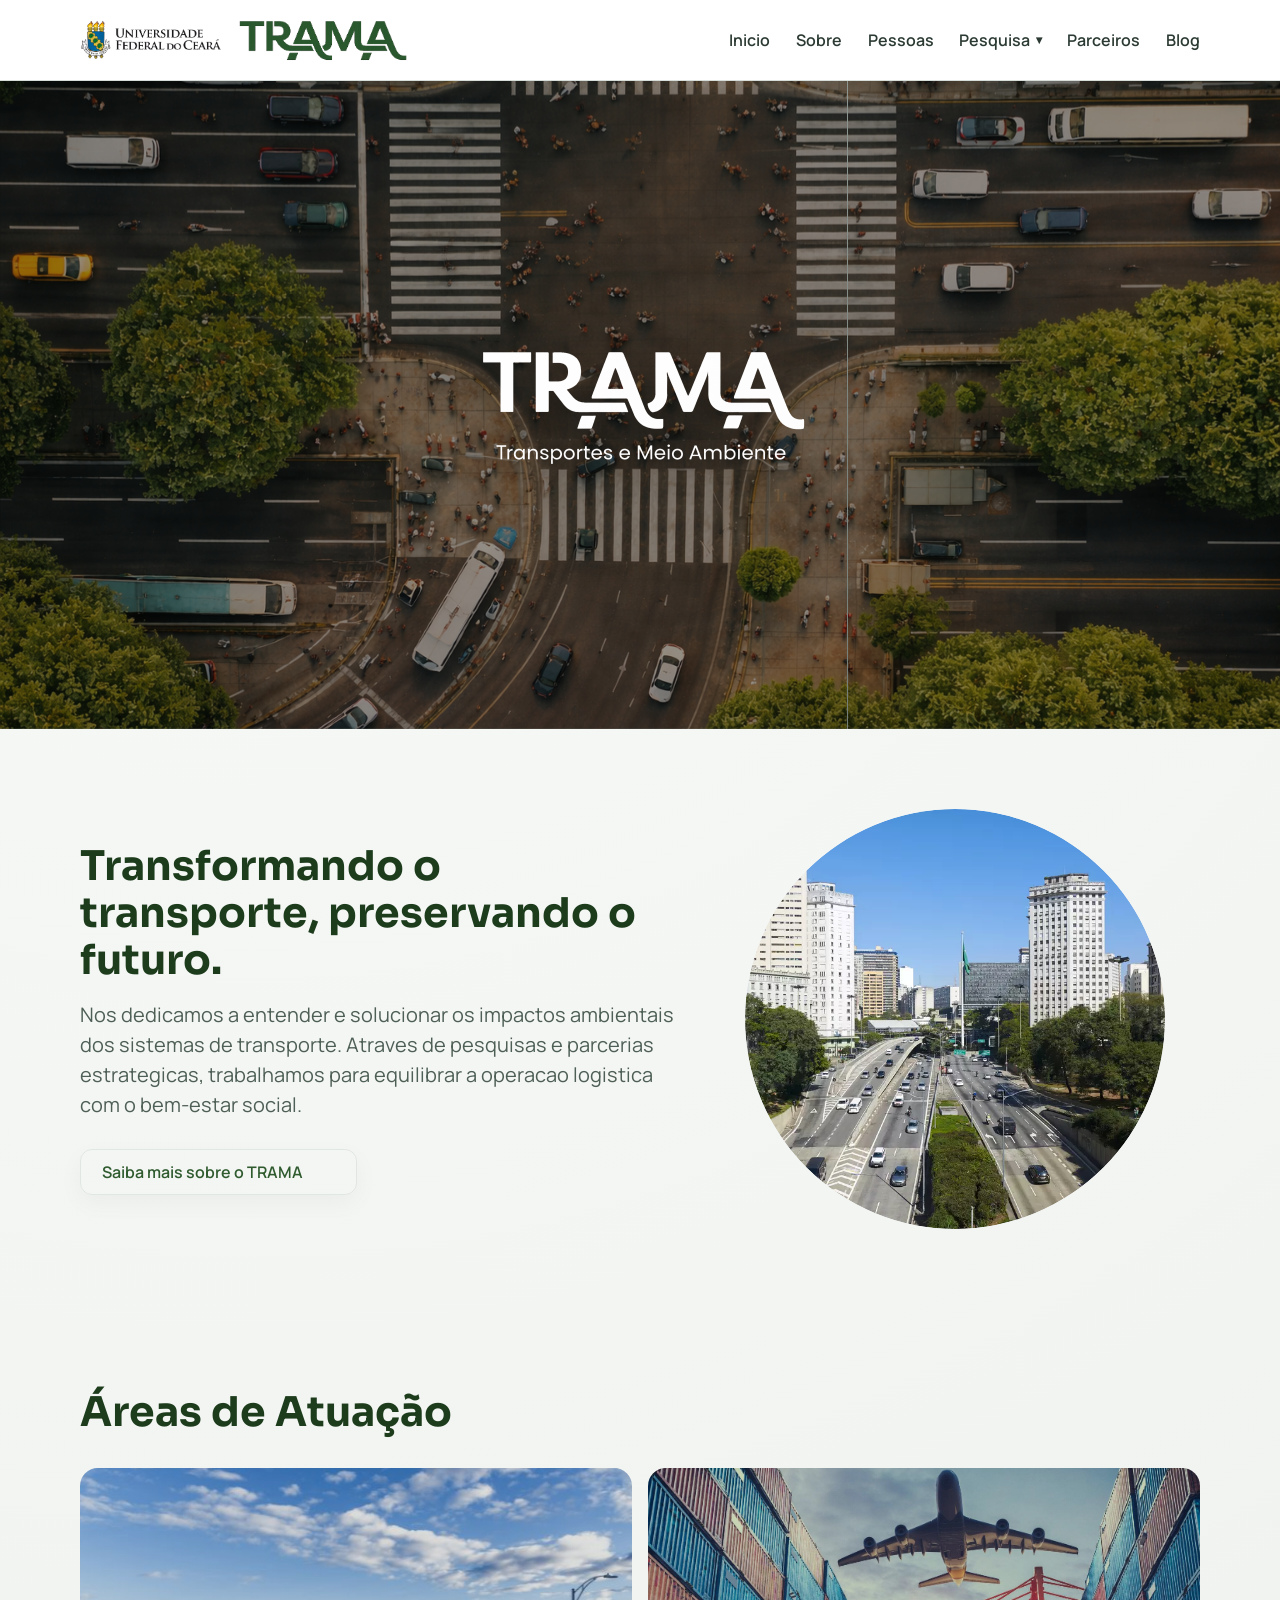
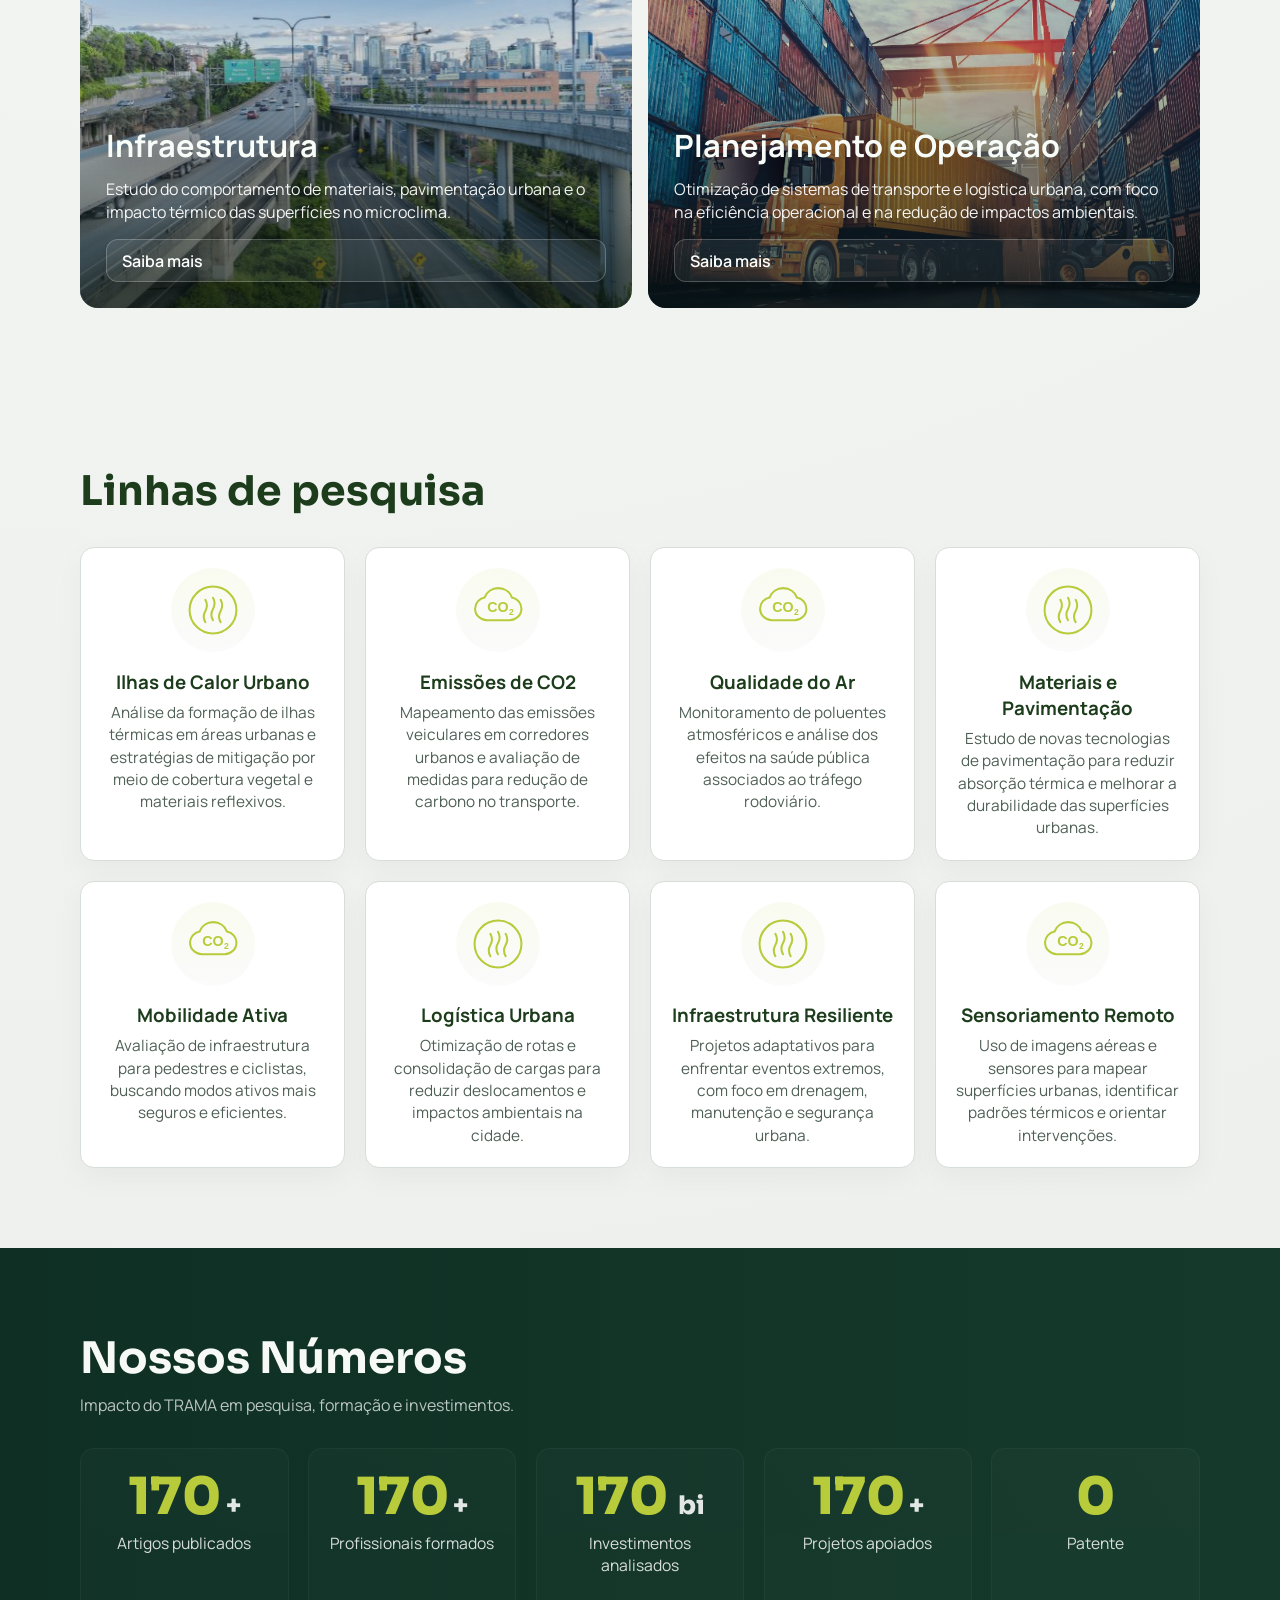
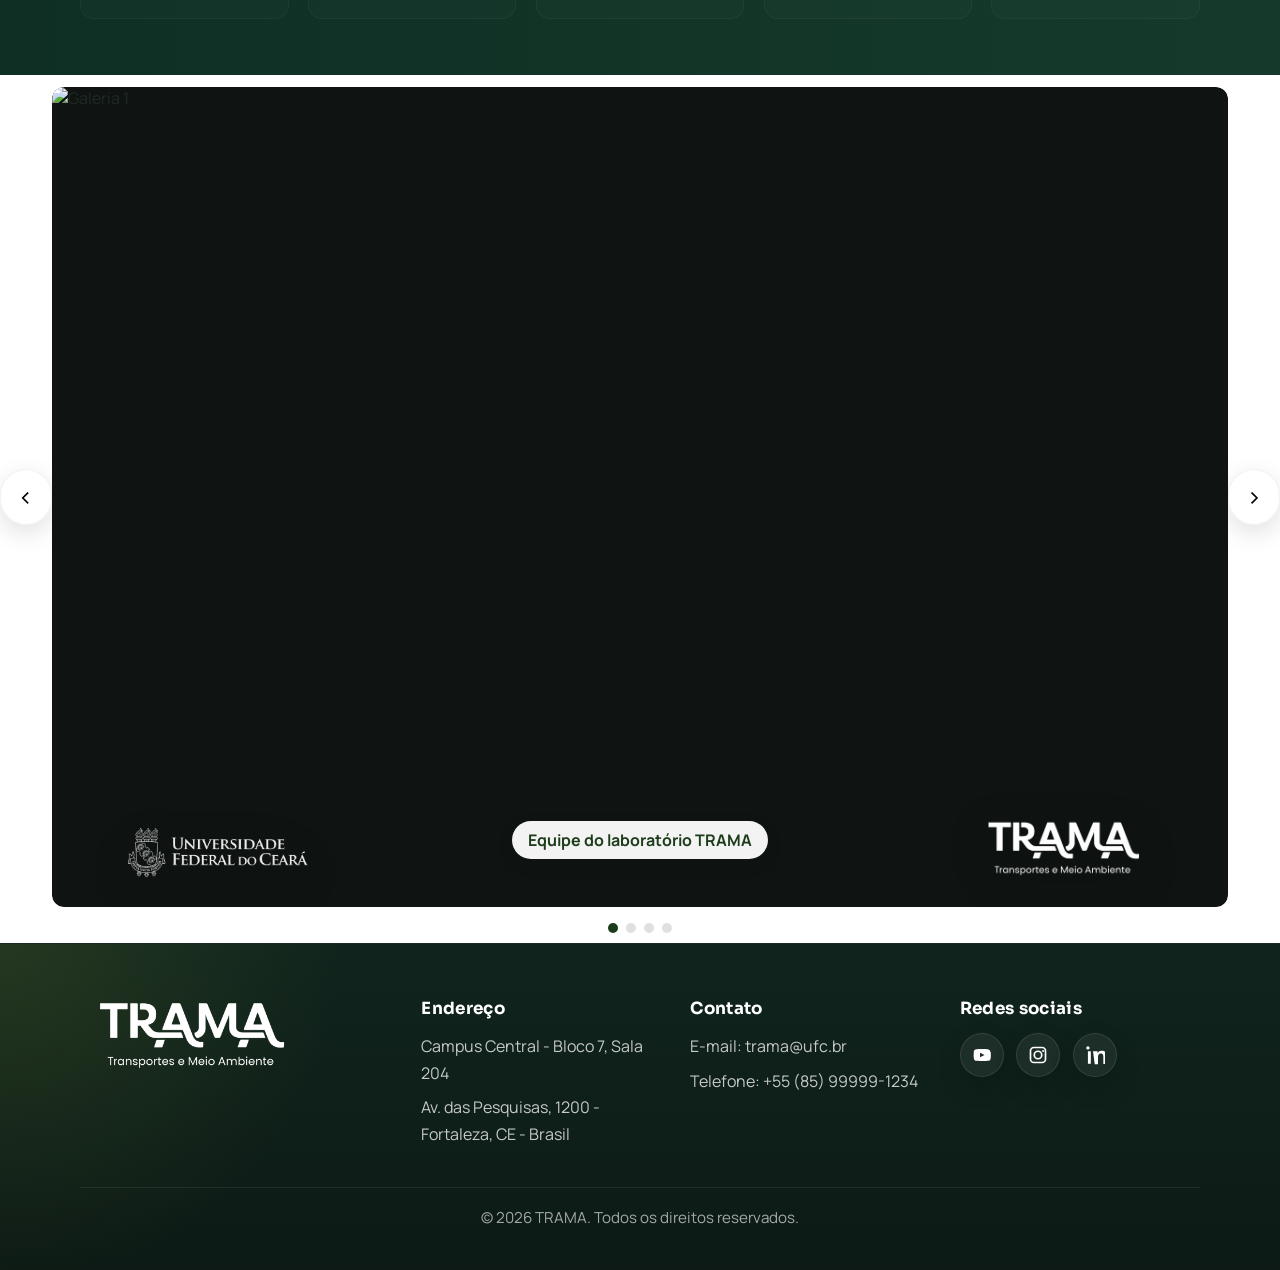
==== commit 5f2db862: "feat: atualizar cores, adicionar páginas e timeline - Mudar verde oficial (#1c3c1c) - Reduzir tamanh" ====
--- a/index.html
+++ b/index.html
@@ -36,9 +36,11 @@
           <div class="site-nav__item">
             <button class="site-nav__dropdown-trigger" type="button" aria-haspopup="true" aria-expanded="false">Pesquisa</button>
             <div class="site-nav__dropdown" aria-label="Submenu de pesquisa">
-              <a href="pages/projetos.html">Projetos</a>
-              <a href="pages/publicacoes.html">Publicações</a>
-            </div>
+                <a href="pages/infraestrutura.html">Infraestrutura</a>
+                <a href="pages/planejamento.html">Planejamento</a>
+                <a href="pages/projetos.html">Projetos</a>
+                <a href="pages/publicacoes.html">Publicações</a>
+              </div>
           </div>
           <a href="pages/parceiros.html">Parceiros</a>
           <a href="pages/blog.html">Blog</a>
@@ -47,7 +49,7 @@
     </header>
 
     <main>
-      <section class="hero" id="inicio">
+      <section class="hero hero--home" id="inicio">
         <div class="hero-overlay"></div>
         <img
           class="hero-bg"
@@ -92,7 +94,7 @@
                   Estudo do comportamento de materiais, pavimentação urbana e o impacto térmico
                   das superfícies no microclima.
                 </p>
-                <a href="#" class="card-btn">Saiba mais</a>
+                <a href="pages/infraestrutura.html" class="card-btn">Saiba mais</a>
               </div>
             </article>
 
@@ -104,7 +106,7 @@
                   Otimização de sistemas de transporte e logística urbana, com foco na
                   eficiência operacional e na redução de impactos ambientais.
                 </p>
-                <a href="#" class="card-btn">Saiba mais</a>
+                <a href="pages/planejamento.html" class="card-btn">Saiba mais</a>
               </div>
             </article>
           </div>
@@ -113,7 +115,7 @@
 
       <section class="questoes section" id="parcerias">
         <div class="container">
-          <h2>Questões de Pesquisa</h2>
+          <h2>Linhas de pesquisa</h2>
           <div class="research-grid">
             <article class="research-item">
               <div class="research-icon"><img src="assets/icons/icon-calor.svg" alt="Ilhas de Calor" /></div>
--- a/assets/css/variables.css
+++ b/assets/css/variables.css
@@ -3,8 +3,8 @@
   --surface: #ffffff;
   --text: #1e2b24;
   --muted: #4e5f55;
-  --brand: #173f2a;
-  --brand-2: #2c6d47;
+  --brand: #1c3c1c;
+  --brand-2: #2f5b2f;
   --accent: #b8cb3a;
   --line: #d7ddd8;
 
--- a/assets/css/style.css
+++ b/assets/css/style.css
@@ -41,15 +41,15 @@
 .brand img {
   display: block;
   height: auto;
-  max-height: 54px;
+  max-height: 44px;
 }
 
 .brand .ufc-logo {
-  max-height: 48px;
+  max-height: 38px;
 }
 
 .brand .trama-logo {
-  max-height: 54px;
+  max-height: 44px;
 }
 
 .hero-title img {
@@ -57,6 +57,10 @@
   height: auto;
   display: block;
   margin-inline: auto;
+}
+
+.hero--home .hero-title img {
+  width: clamp(200px, 30vw, 640px);
 }
 
 .site-nav {
@@ -168,6 +172,603 @@
   margin-top: 1rem;
   font-size: clamp(1.2rem, 2vw, 2rem);
   font-weight: 500;
+}
+
+.page-hero {
+  position: relative;
+  min-height: 62vh;
+  display: grid;
+  align-items: end;
+  overflow: hidden;
+  isolation: isolate;
+}
+
+.page-hero__bg,
+.page-hero__overlay {
+  position: absolute;
+  inset: 0;
+  width: 100%;
+  height: 100%;
+}
+
+.page-hero__bg {
+  object-fit: cover;
+  transform: scale(1.03);
+  filter: brightness(0.42) saturate(1.05) contrast(1.08);
+}
+
+.page-hero__overlay {
+  background:
+    radial-gradient(circle at top left, rgba(184,203,58,0.18), transparent 28%),
+    linear-gradient(180deg, rgba(6, 18, 12, 0.1), rgba(6, 18, 12, 0.9));
+}
+
+.page-hero__content {
+  position: relative;
+  z-index: 1;
+  padding: 4.5rem 0 4.2rem;
+  color: #f5f8f5;
+  max-width: 62rem;
+}
+
+.page-hero__eyebrow {
+  margin: 0 0 0.8rem;
+  font-size: 0.9rem;
+  font-weight: 800;
+  letter-spacing: 0.16em;
+  text-transform: uppercase;
+  color: #d9e8a0;
+}
+
+.page-hero h1 {
+  font-family: 'Sora', sans-serif;
+  font-size: clamp(2.7rem, 5vw, 5rem);
+  line-height: 0.95;
+  max-width: 12ch;
+  margin: 0;
+}
+
+.page-hero p {
+  max-width: 58ch;
+  margin-top: 1rem;
+  font-size: clamp(1.02rem, 1.6vw, 1.25rem);
+  line-height: 1.7;
+  color: rgba(245, 248, 245, 0.9);
+}
+
+.page-hero__actions {
+  display: flex;
+  flex-wrap: wrap;
+  gap: 0.9rem;
+  margin-top: 1.6rem;
+}
+
+.section-kicker h2 {
+  font-family: 'Sora', sans-serif;
+  font-size: clamp(2rem, 3.2vw, 3rem);
+  line-height: 1.1;
+  color: var(--brand);
+  margin: 0;
+}
+
+.section-kicker .galeria-sub {
+  max-width: 68ch;
+  margin-top: 0.75rem;
+}
+
+.partners-intro__split {
+  gap: 2.2rem;
+  align-items: start;
+}
+
+.partner-metrics {
+  display: grid;
+  gap: 1rem;
+}
+
+.partner-metric {
+  padding: 1.1rem 1.1rem 1rem;
+  border-radius: 18px;
+  background: linear-gradient(180deg, rgba(255,255,255,0.95), rgba(244,247,242,0.92));
+  border: 1px solid rgba(28, 60, 28, 0.08);
+  box-shadow: 0 18px 40px rgba(12,20,15,0.07);
+}
+
+.partner-metric strong {
+  display: block;
+  font-family: 'Sora', sans-serif;
+  font-size: clamp(1.7rem, 3vw, 2.3rem);
+  color: var(--brand);
+}
+
+.partner-metric span {
+  display: block;
+  margin-top: 0.35rem;
+  color: var(--muted);
+  line-height: 1.45;
+}
+
+.partner-grid {
+  margin-top: 2rem;
+  display: grid;
+  grid-template-columns: repeat(3, minmax(0, 1fr));
+  gap: 1.2rem;
+}
+
+.partner-card {
+  position: relative;
+  min-height: 340px;
+  border-radius: 24px;
+  overflow: hidden;
+  background: #0e1e16;
+  box-shadow: 0 18px 42px rgba(12,20,15,0.12);
+}
+
+.partner-card::after {
+  content: '';
+  position: absolute;
+  inset: 0;
+  background: linear-gradient(180deg, rgba(7, 18, 12, 0.06), rgba(7, 18, 12, 0.75));
+  z-index: 1;
+}
+
+.partner-card img {
+  position: absolute;
+  inset: 0;
+  width: 100%;
+  height: 100%;
+  object-fit: cover;
+  transform: scale(1.02);
+}
+
+.partner-card--featured {
+  grid-column: span 2;
+  min-height: 380px;
+}
+
+.partner-card__content {
+  position: absolute;
+  inset: auto 1.35rem 1.35rem;
+  z-index: 2;
+  color: #f4faf4;
+}
+
+.partner-tag,
+.project-pill {
+  display: inline-flex;
+  align-items: center;
+  padding: 0.36rem 0.7rem;
+  border-radius: 999px;
+  font-size: 0.78rem;
+  font-weight: 800;
+  letter-spacing: 0.08em;
+  text-transform: uppercase;
+  background: linear-gradient(135deg, rgba(22, 72, 48, 0.96), rgba(28, 92, 60, 0.96));
+  border: 1px solid rgba(184,203,58,0.42);
+  color: #f5fbf4;
+  box-shadow: 0 10px 22px rgba(8, 18, 12, 0.18);
+}
+
+.partner-card__content h3,
+.project-card__content h3,
+.about-value-card h3,
+.project-roadmap__steps h3 {
+  font-family: 'Sora', sans-serif;
+  margin: 0.8rem 0 0.5rem;
+}
+
+.partner-card__content p,
+.project-card__content p,
+.about-value-card p,
+.project-roadmap__steps p {
+  margin: 0;
+  line-height: 1.65;
+  color: rgba(245, 248, 245, 0.9);
+}
+
+.partner-card:not(.partner-card--featured) .partner-card__content h3 {
+  font-size: 1.35rem;
+}
+
+.partner-card:not(.partner-card--featured) .partner-card__content p {
+  color: rgba(245, 248, 245, 0.9);
+}
+
+.collab-banner {
+  display: flex;
+  align-items: center;
+  justify-content: space-between;
+  gap: 1.5rem;
+  padding: 1.7rem 1.6rem;
+  border-radius: 24px;
+  background: linear-gradient(135deg, #113425 0%, #1d4a31 100%);
+  color: #f4faf4;
+  box-shadow: 0 28px 60px rgba(14, 25, 18, 0.16);
+}
+
+.collab-banner h2 {
+  margin: 0;
+  font-family: 'Sora', sans-serif;
+  font-size: clamp(1.5rem, 3vw, 2.3rem);
+}
+
+.collab-banner p {
+  max-width: 60ch;
+  margin-top: 0.75rem;
+  color: rgba(244, 250, 244, 0.82);
+  line-height: 1.6;
+}
+
+.collab-banner .btn-outline {
+  border-color: rgba(255,255,255,0.22);
+  color: #113425;
+  background: rgba(248, 251, 247, 0.96);
+}
+
+.page-hero__actions .btn-outline,
+.contact-form .btn-outline,
+.project-roadmap .btn-outline {
+  padding: 0.85rem 1.35rem;
+  border-color: rgba(184,203,58,0.5);
+  background: rgba(248, 251, 247, 0.96);
+  color: #163e2a;
+  font-weight: 800;
+  box-shadow: 0 18px 40px rgba(8, 18, 12, 0.18);
+}
+
+.page-hero__actions .btn-outline:hover,
+.contact-form .btn-outline:hover,
+.project-roadmap .btn-outline:hover,
+.collab-banner .btn-outline:hover {
+  background: linear-gradient(135deg, #255325, #1c3c1c);
+  color: #fff;
+  border-color: rgba(184,203,58,0.34);
+}
+
+.page-hero__actions .btn-outline::after,
+.contact-form .btn-outline::after,
+.project-roadmap .btn-outline::after,
+.collab-banner .btn-outline::after {
+  color: currentColor;
+}
+
+.sobre-page {
+  background: linear-gradient(180deg, #eff4ef 0%, #f7f8f6 36%, #eef2ef 100%);
+}
+
+.about-intro {
+  align-items: stretch;
+}
+
+.about-panel {
+  display: grid;
+  gap: 1rem;
+}
+
+.about-panel__card,
+.about-value-card,
+.contact-card,
+.contact-form,
+.project-side-panel__card,
+.project-roadmap__steps article {
+  background: rgba(255,255,255,0.92);
+  border: 1px solid rgba(28,60,28,0.1);
+  border-radius: 22px;
+  box-shadow: 0 18px 40px rgba(12,20,15,0.06);
+}
+
+.about-panel__card {
+  padding: 1.25rem 1.2rem;
+}
+
+.about-panel__label {
+  display: inline-flex;
+  margin-bottom: 0.55rem;
+  padding: 0.28rem 0.6rem;
+  border-radius: 999px;
+  background: rgba(184,203,58,0.12);
+  color: var(--brand);
+  font-size: 0.78rem;
+  font-weight: 800;
+  letter-spacing: 0.08em;
+  text-transform: uppercase;
+}
+
+.about-panel__card p,
+.about-value-card p,
+.contact-card p,
+.project-side-panel__card p,
+.project-roadmap__steps p {
+  color: var(--muted);
+}
+
+.about-values-grid {
+  margin-top: 2rem;
+  display: grid;
+  grid-template-columns: repeat(3, minmax(0, 1fr));
+  gap: 1.2rem;
+}
+
+.about-value-card {
+  padding: 1.4rem;
+}
+
+.about-value-card span,
+.project-roadmap__steps span {
+  display: inline-flex;
+  width: 2.25rem;
+  height: 2.25rem;
+  align-items: center;
+  justify-content: center;
+  border-radius: 50%;
+  background: rgba(184,203,58,0.14);
+  color: var(--brand);
+  font-weight: 800;
+}
+
+.section--contact {
+  background: linear-gradient(180deg, rgba(16, 36, 29, 0.03), rgba(16, 36, 29, 0.08));
+}
+
+.contact-grid {
+  display: grid;
+  grid-template-columns: 1.02fr 0.98fr;
+  gap: 1.4rem;
+  align-items: start;
+}
+
+.contact-copy h2,
+.project-highlight__content h2,
+.project-roadmap h2,
+.about-intro h2 {
+  font-family: 'Sora', sans-serif;
+  font-size: clamp(2rem, 3.2vw, 3rem);
+  line-height: 1.1;
+  color: var(--brand);
+  margin: 0;
+}
+
+.contact-copy p {
+  max-width: 58ch;
+  color: var(--muted);
+  line-height: 1.7;
+}
+
+.contact-cards {
+  margin-top: 1.3rem;
+  display: grid;
+  grid-template-columns: repeat(3, minmax(0, 1fr));
+  gap: 0.9rem;
+}
+
+.contact-card {
+  padding: 1rem 1rem 1.05rem;
+}
+
+.contact-card strong {
+  display: block;
+  margin-bottom: 0.35rem;
+  color: var(--brand);
+}
+
+.contact-card a,
+.contact-card p {
+  color: var(--muted);
+  margin: 0;
+}
+
+.contact-form {
+  padding: 1.4rem;
+  display: grid;
+  gap: 0.95rem;
+}
+
+.contact-form__header h3 {
+  margin: 0;
+  font-family: 'Sora', sans-serif;
+  font-size: 1.5rem;
+  color: var(--brand);
+}
+
+.contact-form label {
+  display: grid;
+  gap: 0.45rem;
+  color: var(--brand-2);
+  font-weight: 700;
+}
+
+.contact-form input,
+.contact-form textarea {
+  width: 100%;
+  border: 1px solid rgba(28,60,28,0.12);
+  border-radius: 14px;
+  padding: 0.9rem 1rem;
+  background: #fbfcfa;
+  color: var(--text);
+  font: inherit;
+}
+
+.contact-form textarea {
+  resize: vertical;
+  min-height: 140px;
+}
+
+.contact-form .btn-outline {
+  width: fit-content;
+}
+
+.projetos-page {
+  background: linear-gradient(180deg, #eef2ef 0%, #f7f8f6 38%, #edf1ed 100%);
+}
+
+.project-layout {
+  display: grid;
+  grid-template-columns: 1.2fr 0.8fr;
+  gap: 1.2rem;
+  align-items: stretch;
+}
+
+.project-highlight {
+  position: relative;
+  min-height: 460px;
+  overflow: hidden;
+  border-radius: 28px;
+  background: #0e1e16;
+  box-shadow: 0 24px 60px rgba(12,20,15,0.12);
+}
+
+.project-highlight img,
+.project-card img {
+  position: absolute;
+  inset: 0;
+  width: 100%;
+  height: 100%;
+  object-fit: cover;
+}
+
+.project-highlight::after,
+.project-card::after {
+  content: '';
+  position: absolute;
+  inset: 0;
+  background: linear-gradient(180deg, rgba(7, 18, 12, 0.08), rgba(7, 18, 12, 0.82));
+}
+
+.project-highlight__content {
+  position: relative;
+  z-index: 1;
+  color: #f5f8f5;
+  padding: 2rem;
+  max-width: 44rem;
+}
+
+.project-highlight__content h2 {
+  color: #ffffff;
+  text-shadow: 0 12px 30px rgba(2,10,6,0.68);
+  font-family: 'Sora', sans-serif;
+  font-weight: 800;
+  margin: 0 0 0.6rem;
+  line-height: 1.03;
+}
+
+.project-highlight__content p {
+  color: rgba(245,248,245,0.94);
+  line-height: 1.7;
+}
+
+.project-metrics {
+  margin-top: 1.5rem;
+  display: grid;
+  grid-template-columns: repeat(3, minmax(0, 1fr));
+  gap: 0.8rem;
+}
+
+.project-metric {
+  padding: 0.95rem 1rem;
+  border-radius: 18px;
+  background: rgba(255,255,255,0.08);
+  border: 1px solid rgba(255,255,255,0.12);
+  backdrop-filter: blur(10px);
+}
+
+.project-metric strong {
+  display: block;
+  font-family: 'Sora', sans-serif;
+  font-size: clamp(1.5rem, 2.8vw, 2.1rem);
+}
+
+.project-metric span {
+  display: block;
+  margin-top: 0.35rem;
+  color: rgba(245,248,245,0.82);
+  line-height: 1.45;
+}
+
+.project-side-panel {
+  display: grid;
+  gap: 1.2rem;
+}
+
+.project-side-panel__card {
+  padding: 1.25rem;
+}
+
+.project-side-panel__card h3 {
+  margin: 0.85rem 0 0.45rem;
+  color: var(--brand);
+  font-family: 'Sora', sans-serif;
+}
+
+.project-grid {
+  margin-top: 2rem;
+  display: grid;
+  grid-template-columns: repeat(2, minmax(0, 1fr));
+  gap: 1.2rem;
+}
+
+.project-card {
+  position: relative;
+  min-height: 320px;
+  overflow: hidden;
+  border-radius: 24px;
+  background: #0e1e16;
+  box-shadow: 0 20px 50px rgba(12,20,15,0.12);
+}
+
+.project-card__content {
+  position: absolute;
+  inset: auto 1.2rem 1.2rem;
+  z-index: 1;
+  color: #f5f8f5;
+}
+
+.project-card__content h3 {
+  font-size: 1.45rem;
+}
+
+.project-card__content p {
+  color: rgba(245,248,245,0.92);
+}
+
+.project-tags {
+  margin-top: 0.95rem;
+  display: flex;
+  flex-wrap: wrap;
+  gap: 0.5rem;
+}
+
+.project-tags span {
+  padding: 0.32rem 0.65rem;
+  border-radius: 999px;
+  background: rgba(255,255,255,0.08);
+  border: 1px solid rgba(255,255,255,0.14);
+  color: rgba(245,248,245,0.84);
+  font-size: 0.8rem;
+  text-transform: lowercase;
+}
+
+.project-roadmap {
+  display: grid;
+  gap: 1.2rem;
+}
+
+.project-roadmap__steps {
+  display: grid;
+  grid-template-columns: repeat(3, minmax(0, 1fr));
+  gap: 1rem;
+}
+
+.project-roadmap__steps article {
+  padding: 1.2rem;
+}
+
+.project-roadmap__steps h3 {
+  color: var(--brand);
+  margin-top: 0.85rem;
+}
+
+.project-roadmap__steps p {
+  margin-top: 0.5rem;
 }
 
 .split {
@@ -324,7 +925,7 @@
   position: absolute;
   inset: -22%;
   border-radius: 50%;
-  background: radial-gradient(circle at 50% 40%, rgba(23,63,42,0.58) 0%, rgba(23,63,42,0.38) 28%, rgba(23,63,42,0.14) 55%, rgba(23,63,42,0) 78%);
+  background: radial-gradient(circle at 50% 40%, rgba(28,60,28,0.58) 0%, rgba(28,60,28,0.38) 28%, rgba(28,60,28,0.14) 55%, rgba(28,60,28,0) 78%);
   filter: blur(34px);
   z-index: 1;
   opacity: 1;
@@ -339,13 +940,13 @@
   position: absolute;
   inset: 0;
   border-radius: 50%;
-  border: 1px solid rgba(23,63,42,0.78);
+  border: 1px solid rgba(28,60,28,0.78);
   z-index: 5;
   pointer-events: none;
   mix-blend-mode: normal;
   box-shadow:
     0 0 0 1px rgba(255,255,255,0.10),
-    0 0 0 5px rgba(23,63,42,0.06);
+    0 0 0 5px rgba(28,60,28,0.06);
 }
 
 .site-nav {
@@ -396,7 +997,7 @@
   min-width: 250px;
   padding: 0.8rem;
   background: rgba(255,255,255,0.98);
-  border: 1px solid rgba(23,63,42,0.1);
+  border: 1px solid rgba(28,60,28,0.1);
   border-radius: 18px;
   box-shadow: 0 24px 60px rgba(10,20,15,0.14);
   display: none;
@@ -1080,6 +1681,175 @@
   box-shadow: none;
 }
 
+.timeline-section {
+  background:
+    radial-gradient(circle at 20% 0%, rgba(28, 60, 28, 0.12), transparent 48%),
+    linear-gradient(180deg, rgba(255, 255, 255, 0.9), rgba(241, 245, 242, 0.9));
+}
+
+.timeline-shell {
+  position: relative;
+  margin-top: 2rem;
+}
+
+.timeline-scroll {
+  position: relative;
+  overflow-x: auto;
+  scrollbar-width: thin;
+  scrollbar-color: rgba(28, 60, 28, 0.4) rgba(28, 60, 28, 0.08);
+}
+
+.timeline-track {
+  --timeline-card-w: 190px;
+  position: relative;
+  display: inline-grid;
+  grid-auto-flow: column;
+  grid-auto-columns: var(--timeline-card-w);
+  gap: 0;
+  padding: 3.8rem 0 3.8rem;
+  min-width: max-content;
+  width: max-content;
+  scroll-snap-type: x mandatory;
+}
+
+.timeline-track::before {
+  content: '';
+  position: absolute;
+  left: 0;
+  right: 0;
+  top: 50%;
+  height: 6px;
+  background: linear-gradient(90deg, rgba(28, 60, 28, 0.12), rgba(28, 60, 28, 0.7), rgba(28, 60, 28, 0.12));
+}
+
+.timeline-scroll::-webkit-scrollbar {
+  height: 8px;
+}
+
+.timeline-scroll::-webkit-scrollbar-track {
+  background: rgba(28, 60, 28, 0.08);
+  border-radius: 999px;
+}
+
+.timeline-scroll::-webkit-scrollbar-thumb {
+  background: linear-gradient(90deg, rgba(28, 60, 28, 0.6), rgba(184, 203, 58, 0.6));
+  border-radius: 999px;
+}
+
+.timeline-event {
+  position: relative;
+  display: grid;
+  grid-template-rows: 1fr auto 1fr;
+  align-items: center;
+  justify-items: center;
+  min-width: 0;
+  width: var(--timeline-card-w);
+  scroll-snap-align: start;
+}
+
+.timeline-card {
+  position: relative;
+  grid-row: 1;
+  width: 100%;
+  background: #ffffff;
+  border: 1px solid rgba(28, 60, 28, 0.12);
+  border-radius: 18px;
+  overflow: hidden;
+  box-shadow: 0 20px 44px rgba(10, 20, 15, 0.12);
+  transition: transform 260ms ease, box-shadow 260ms ease, border-color 260ms ease;
+  animation: timeline-rise 700ms ease both;
+}
+
+.timeline-event:nth-child(even) .timeline-card {
+  grid-row: 3;
+}
+
+.timeline-card::after {
+  content: '';
+  position: absolute;
+  left: 50%;
+  width: 2px;
+  height: 34px;
+  background: rgba(28, 60, 28, 0.35);
+  transform: translateX(-50%);
+  bottom: -34px;
+}
+
+.timeline-event:nth-child(even) .timeline-card::after {
+  top: -34px;
+  bottom: auto;
+}
+
+.timeline-card:hover {
+  transform: translateY(-6px);
+  box-shadow: 0 26px 56px rgba(10, 20, 15, 0.18);
+  border-color: rgba(28, 60, 28, 0.24);
+}
+
+.timeline-image {
+  width: 100%;
+  height: 110px;
+  object-fit: cover;
+}
+
+.timeline-content {
+  padding: 0.95rem 1rem 1.1rem;
+}
+
+.timeline-year {
+  font-weight: 800;
+  color: var(--brand);
+  margin: 0 0 0.3rem;
+  letter-spacing: 0.12em;
+  text-transform: uppercase;
+  font-size: 0.78rem;
+}
+
+.timeline-content h3 {
+  margin: 0 0 0.45rem;
+  font-size: 1.02rem;
+  color: #1a2b22;
+}
+
+.timeline-content p {
+  margin: 0;
+  color: var(--muted);
+  font-size: 0.95rem;
+  line-height: 1.45;
+}
+
+.timeline-dot {
+  grid-row: 2;
+  width: 12px;
+  height: 12px;
+  border-radius: 50%;
+  background: var(--brand);
+  box-shadow: 0 0 0 6px rgba(28, 60, 28, 0.12);
+  z-index: 1;
+}
+
+.timeline-event:nth-child(1) .timeline-card { animation-delay: 80ms; }
+.timeline-event:nth-child(2) .timeline-card { animation-delay: 160ms; }
+.timeline-event:nth-child(3) .timeline-card { animation-delay: 240ms; }
+.timeline-event:nth-child(4) .timeline-card { animation-delay: 320ms; }
+
+.timeline-note {
+  margin-top: 0.8rem;
+  font-size: 0.95rem;
+  color: var(--muted);
+}
+
+@keyframes timeline-rise {
+  from {
+    opacity: 0;
+    transform: translateY(12px);
+  }
+  to {
+    opacity: 1;
+    transform: translateY(0);
+  }
+}
+
 .pessoas-page {
   background: linear-gradient(180deg, #eef2ef 0%, #f6f7f5 32%, #eef1ee 100%);
 }
@@ -1125,6 +1895,12 @@
   color: #445200;
 }
 
+.legend-item--pesquisadores {
+  background: rgba(28, 60, 28, 0.12);
+  border-color: rgba(28, 60, 28, 0.28);
+  color: #1c3c1c;
+}
+
 .legend-item--egresso {
   background: rgba(109, 117, 129, 0.14);
   border-color: rgba(109, 117, 129, 0.34);
@@ -1134,7 +1910,7 @@
 .people-tree {
   margin-top: 1.5rem;
   background: rgba(255, 255, 255, 0.92);
-  border: 1px solid rgba(23, 63, 42, 0.12);
+  border: 1px solid rgba(28, 60, 28, 0.12);
   border-radius: 24px;
   padding: 1.8rem 1.5rem 2rem;
   box-shadow: 0 24px 50px rgba(14, 25, 18, 0.08);
@@ -1169,14 +1945,14 @@
   top: 0;
   width: 2px;
   height: 26px;
-  background: rgba(31, 74, 49, 0.38);
+  background: rgba(28, 60, 28, 0.38);
 }
 
 .people-branches::after {
   top: 26px;
   width: 74%;
   height: 2px;
-  background: rgba(31, 74, 49, 0.3);
+  background: rgba(28, 60, 28, 0.3);
 }
 
 .people-groups {
@@ -1187,7 +1963,7 @@
 
 .people-group {
   background: #f8faf7;
-  border: 1px solid rgba(23, 63, 42, 0.1);
+  border: 1px solid rgba(28, 60, 28, 0.1);
   border-radius: 18px;
   padding: 0.95rem;
 }
@@ -1211,6 +1987,7 @@
 .people-grid--doutorado,
 .people-grid--mestrado,
 .people-grid--ic,
+.people-grid--pesquisadores,
 .people-grid--egressos {
   grid-template-columns: repeat(2, minmax(0, 1fr));
 }
@@ -1220,7 +1997,7 @@
   --avatar-bg: linear-gradient(180deg, #e3f0e8 0%, #d2e6d9 100%);
   --avatar-color: #1d4a31;
   width: 100%;
-  border: 1px solid rgba(23, 63, 42, 0.14);
+  border: 1px solid rgba(28, 60, 28, 0.14);
   border-radius: 14px;
   background: #ffffff;
   padding: 0.7rem;
@@ -1236,7 +2013,7 @@
 .people-node:hover {
   transform: translateY(-3px);
   box-shadow: 0 14px 28px rgba(10, 20, 15, 0.12);
-  border-color: rgba(23, 63, 42, 0.28);
+  border-color: rgba(28, 60, 28, 0.28);
 }
 
 .people-avatar {
@@ -1295,6 +2072,12 @@
   --avatar-size: 74px;
   --avatar-bg: linear-gradient(180deg, #f0f6ce 0%, #dfe89a 100%);
   --avatar-color: #4a5600;
+}
+
+.people-node--pesquisador {
+  --avatar-size: 86px;
+  --avatar-bg: linear-gradient(180deg, #deefe0 0%, #c7dfc9 100%);
+  --avatar-color: #1c3c1c;
 }
 
 .people-node--egresso {
@@ -1329,7 +2112,7 @@
   width: min(680px, 100%);
   background: #ffffff;
   border-radius: 18px;
-  border: 1px solid rgba(23, 63, 42, 0.16);
+  border: 1px solid rgba(28, 60, 28, 0.16);
   box-shadow: 0 28px 80px rgba(0, 0, 0, 0.28);
   padding: 1.2rem 1.2rem 1.4rem;
   position: relative;
@@ -1393,7 +2176,7 @@
   min-height: 34px;
   padding: 0.28rem 0.72rem;
   border-radius: 999px;
-  border: 1px solid rgba(23, 63, 42, 0.22);
+  border: 1px solid rgba(28, 60, 28, 0.22);
   color: #1f4a31;
   font-weight: 700;
   font-size: 0.85rem;
@@ -1433,7 +2216,7 @@
 
 .people-modal__bloco--projeto {
   margin-top: 0.95rem;
-  border-top: 1px solid rgba(23, 63, 42, 0.1);
+  border-top: 1px solid rgba(28, 60, 28, 0.1);
   padding-top: 0.95rem;
 }
 
@@ -1441,7 +2224,7 @@
   width: 100%;
   margin-top: 0.55rem;
   border-radius: 14px;
-  border: 1px solid rgba(23, 63, 42, 0.16);
+  border: 1px solid rgba(28, 60, 28, 0.16);
   max-height: 220px;
   object-fit: cover;
 }
@@ -1460,7 +2243,7 @@
 
 .blog-hero__wrap {
   background:
-    linear-gradient(140deg, rgba(17, 49, 33, 0.95), rgba(23, 63, 42, 0.88)),
+    linear-gradient(140deg, rgba(17, 49, 33, 0.95), rgba(28, 60, 28, 0.88)),
     url('../images/imagem-fundo-inicial.png');
   background-size: cover;
   background-position: center;
@@ -1532,7 +2315,7 @@
 .blog-featured {
   border-radius: 24px;
   overflow: hidden;
-  border: 1px solid rgba(23, 63, 42, 0.14);
+  border: 1px solid rgba(28, 60, 28, 0.14);
   background: #ffffff;
   box-shadow: 0 24px 50px rgba(12, 20, 15, 0.12);
 }
@@ -1583,7 +2366,7 @@
   font-size: 0.84rem;
   color: #30443a;
   background: rgba(230, 237, 231, 0.95);
-  border: 1px solid rgba(23, 63, 42, 0.12);
+  border: 1px solid rgba(28, 60, 28, 0.12);
   border-radius: 999px;
   padding: 0.26rem 0.6rem;
 }
@@ -1608,14 +2391,14 @@
   padding: 0.25rem 0.72rem;
   border-radius: 999px;
   background: rgba(232, 238, 233, 0.85);
-  border: 1px solid rgba(23, 63, 42, 0.12);
+  border: 1px solid rgba(28, 60, 28, 0.12);
   color: #375345;
   font-size: 0.84rem;
   font-weight: 600;
 }
 
 .blog-tag:hover {
-  border-color: rgba(23, 63, 42, 0.26);
+  border-color: rgba(28, 60, 28, 0.26);
   background: rgba(226, 234, 228, 0.95);
 }
 
@@ -1645,14 +2428,14 @@
   border-radius: 18px;
   overflow: hidden;
   background: #ffffff;
-  border: 1px solid rgba(23, 63, 42, 0.12);
+  border: 1px solid rgba(28, 60, 28, 0.12);
   box-shadow: 0 16px 32px rgba(12, 20, 15, 0.09);
   transition: transform 220ms ease, box-shadow 220ms ease, border-color 220ms ease;
 }
 
 .blog-card:hover {
   transform: translateY(-4px);
-  border-color: rgba(23, 63, 42, 0.28);
+  border-color: rgba(28, 60, 28, 0.28);
   box-shadow: 0 22px 42px rgba(12, 20, 15, 0.13);
 }
 
@@ -1728,7 +2511,7 @@
 
 .blog-author {
   margin-top: 1.2rem;
-  border: 1px solid rgba(23, 63, 42, 0.14);
+  border: 1px solid rgba(28, 60, 28, 0.14);
   background: #f6faf7;
   border-radius: 18px;
   padding: 0.9rem;
--- a/assets/css/responsive.css
+++ b/assets/css/responsive.css
@@ -6,10 +6,14 @@
   .header-wrap {
     min-height: 4.5rem;
     gap: 1rem;
+    flex-wrap: nowrap;
+    align-items: center;
   }
 
   .brand {
     gap: 0.75rem;
+    flex: 1 1 auto;
+    min-width: 0;
   }
 
   .brand .ufc-logo {
@@ -24,6 +28,22 @@
     display: inline-flex;
     min-height: 44px;
     align-items: center;
+    width: 44px;
+    padding: 0.35rem;
+    justify-content: center;
+    font-size: 0; /* esconde o texto 'Menu' visualmente, mantendo para leitores de tela */
+    border-radius: 10px;
+    background: transparent;
+    border: 1px solid var(--line);
+  }
+
+  .menu-toggle::before {
+    content: '';
+    display: block;
+    width: 22px;
+    height: 2px;
+    background: var(--brand);
+    box-shadow: 0 6px 0 var(--brand), 0 -6px 0 var(--brand);
   }
 
   .split {
@@ -42,6 +62,51 @@
 
   .cards-grid {
     grid-template-columns: repeat(2, minmax(0, 1fr));
+  }
+
+  .page-hero {
+    min-height: 54vh;
+  }
+
+  .page-hero__content {
+    padding: 4rem 0 3.4rem;
+  }
+
+  .partner-grid {
+    grid-template-columns: repeat(2, minmax(0, 1fr));
+  }
+
+  .partner-card--featured {
+    grid-column: 1 / -1;
+  }
+
+  .about-values-grid,
+  .contact-cards,
+  .project-metrics,
+  .project-roadmap__steps {
+    grid-template-columns: repeat(2, minmax(0, 1fr));
+  }
+
+  .contact-grid,
+  .project-layout {
+    grid-template-columns: 1fr;
+  }
+
+  .project-highlight {
+    min-height: 420px;
+  }
+
+  .project-highlight__content {
+    max-width: none;
+  }
+
+  .collab-banner {
+    flex-direction: column;
+    align-items: flex-start;
+  }
+
+  .people-tier--lideres {
+    gap: 1rem;
   }
 
   .research-grid {
@@ -113,6 +178,10 @@
     grid-template-columns: repeat(2, minmax(0, 1fr));
   }
 
+  .people-tier--lideres {
+    flex-wrap: wrap;
+  }
+
   .people-node--doutorado {
     --avatar-size: 96px;
   }
@@ -129,20 +198,39 @@
     padding: 1.1rem 1rem;
   }
 
+  .partner-grid,
+  .project-grid {
+    grid-template-columns: 1fr;
+  }
+
+  .partner-card--featured {
+    min-height: 340px;
+  }
+
+  .about-values-grid,
+  .contact-cards,
+  .project-metrics,
+  .project-roadmap__steps {
+    grid-template-columns: 1fr;
+  }
+
+  /* Versao mobile: transformar o menu em overlay fixo cobrindo a tela */
   .site-nav {
     position: absolute;
-    top: calc(100% + 0.5rem);
+    top: calc(100% + 0.35rem);
     right: 1rem;
-    min-width: min(320px, calc(100vw - 2rem));
-    padding: 1rem;
-    background: #ffffff;
-    border: 1px solid var(--line);
-    border-radius: 16px;
-    box-shadow: var(--shadow-soft);
+    left: auto;
+    min-width: min(340px, calc(100vw - 2rem));
+    width: auto;
+    padding: 0.95rem;
+    background: rgba(255, 255, 255, 0.98);
+    border: 1px solid rgba(28,60,28,0.1);
+    border-radius: 18px;
+    box-shadow: 0 24px 60px rgba(10,20,15,0.14);
     display: none;
     flex-direction: column;
     align-items: stretch;
-    z-index: 90;
+    z-index: 1000;
   }
 
   .site-nav.is-open {
@@ -153,6 +241,9 @@
   .site-nav__dropdown-trigger {
     min-height: 44px;
     align-items: center;
+    width: 100%;
+    padding: 0.8rem 0.95rem;
+    border-radius: 12px;
   }
 
   .site-nav__item {
@@ -164,11 +255,12 @@
     display: none;
     width: 100%;
     min-width: 0;
-    margin-top: 0.4rem;
-    padding: 0.45rem 0 0.15rem;
-    background: transparent;
-    border: 0;
-    box-shadow: none;
+    margin-top: 0.35rem;
+    padding: 0.45rem;
+    background: rgba(247,249,247,0.98);
+    border: 1px solid rgba(28,60,28,0.08);
+    border-radius: 14px;
+    box-shadow: inset 0 1px 0 rgba(255,255,255,0.6);
     transform: none;
   }
 
@@ -177,7 +269,8 @@
   }
 
   .site-nav__dropdown a {
-    padding-inline: 0.75rem;
+    padding: 0.72rem 0.85rem;
+    border-radius: 10px;
   }
 
   .hero {
@@ -236,10 +329,14 @@
   .header-wrap {
     min-height: 4.2rem;
     gap: 0.75rem;
+    flex-wrap: nowrap;
+    align-items: center;
   }
 
   .brand {
     gap: 0.6rem;
+    flex: 1 1 auto;
+    min-width: 0;
   }
 
   .brand .ufc-logo {
@@ -251,27 +348,36 @@
   }
 
   .menu-toggle {
-    padding: 0.55rem 0.85rem;
-    font-size: 0.95rem;
-    white-space: nowrap;
+    width: 44px;
+    padding: 0.35rem;
+    font-size: 0;
+    white-space: normal;
   }
 
   .site-nav {
-    left: 0.625rem;
+    top: calc(100% + 0.35rem);
     right: 0.625rem;
-    min-width: 0;
-    width: calc(100vw - 1.25rem);
+    left: auto;
+    min-width: min(320px, calc(100vw - 1.25rem));
+    width: auto;
+    padding: 0.95rem;
+    background: rgba(255, 255, 255, 0.98);
+    border: 1px solid rgba(28,60,28,0.1);
+    border-radius: 18px;
+    box-shadow: 0 24px 60px rgba(10,20,15,0.14);
   }
 
   .site-nav a,
   .site-nav__dropdown-trigger {
     width: 100%;
     justify-content: space-between;
-    padding-block: 0.6rem;
+    padding: 0.8rem 0.95rem;
+    border-radius: 12px;
   }
 
   .site-nav__dropdown a {
-    padding-block: 0.7rem;
+    padding: 0.7rem 0.85rem;
+    border-radius: 10px;
   }
 
   .hero {
@@ -573,28 +679,30 @@
 
 @media (max-width: 420px) {
   .header-wrap {
-    flex-wrap: wrap;
-    justify-content: center;
-    padding-block: 0.6rem;
+    flex-wrap: nowrap;
+    justify-content: space-between;
+    align-items: center;
+    padding-block: 0.55rem;
   }
 
   .brand {
-    width: 100%;
-    justify-content: space-between;
-    gap: 0.5rem;
+    width: auto;
+    flex: 1 1 auto;
+    min-width: 0;
+    gap: 0.4rem;
   }
 
   .menu-toggle {
-    width: auto;
-    margin-left: auto;
-    padding: 0.5rem 0.7rem;
+    width: 44px;
+    margin-left: 0;
+    padding: 0.35rem;
+    font-size: 0;
   }
 
   .site-nav {
-    top: calc(100% + 0.35rem);
     right: 0.5rem;
-    left: 0.5rem;
-    width: auto;
+    left: auto;
+    min-width: min(300px, calc(100vw - 1rem));
   }
 
   .hero {
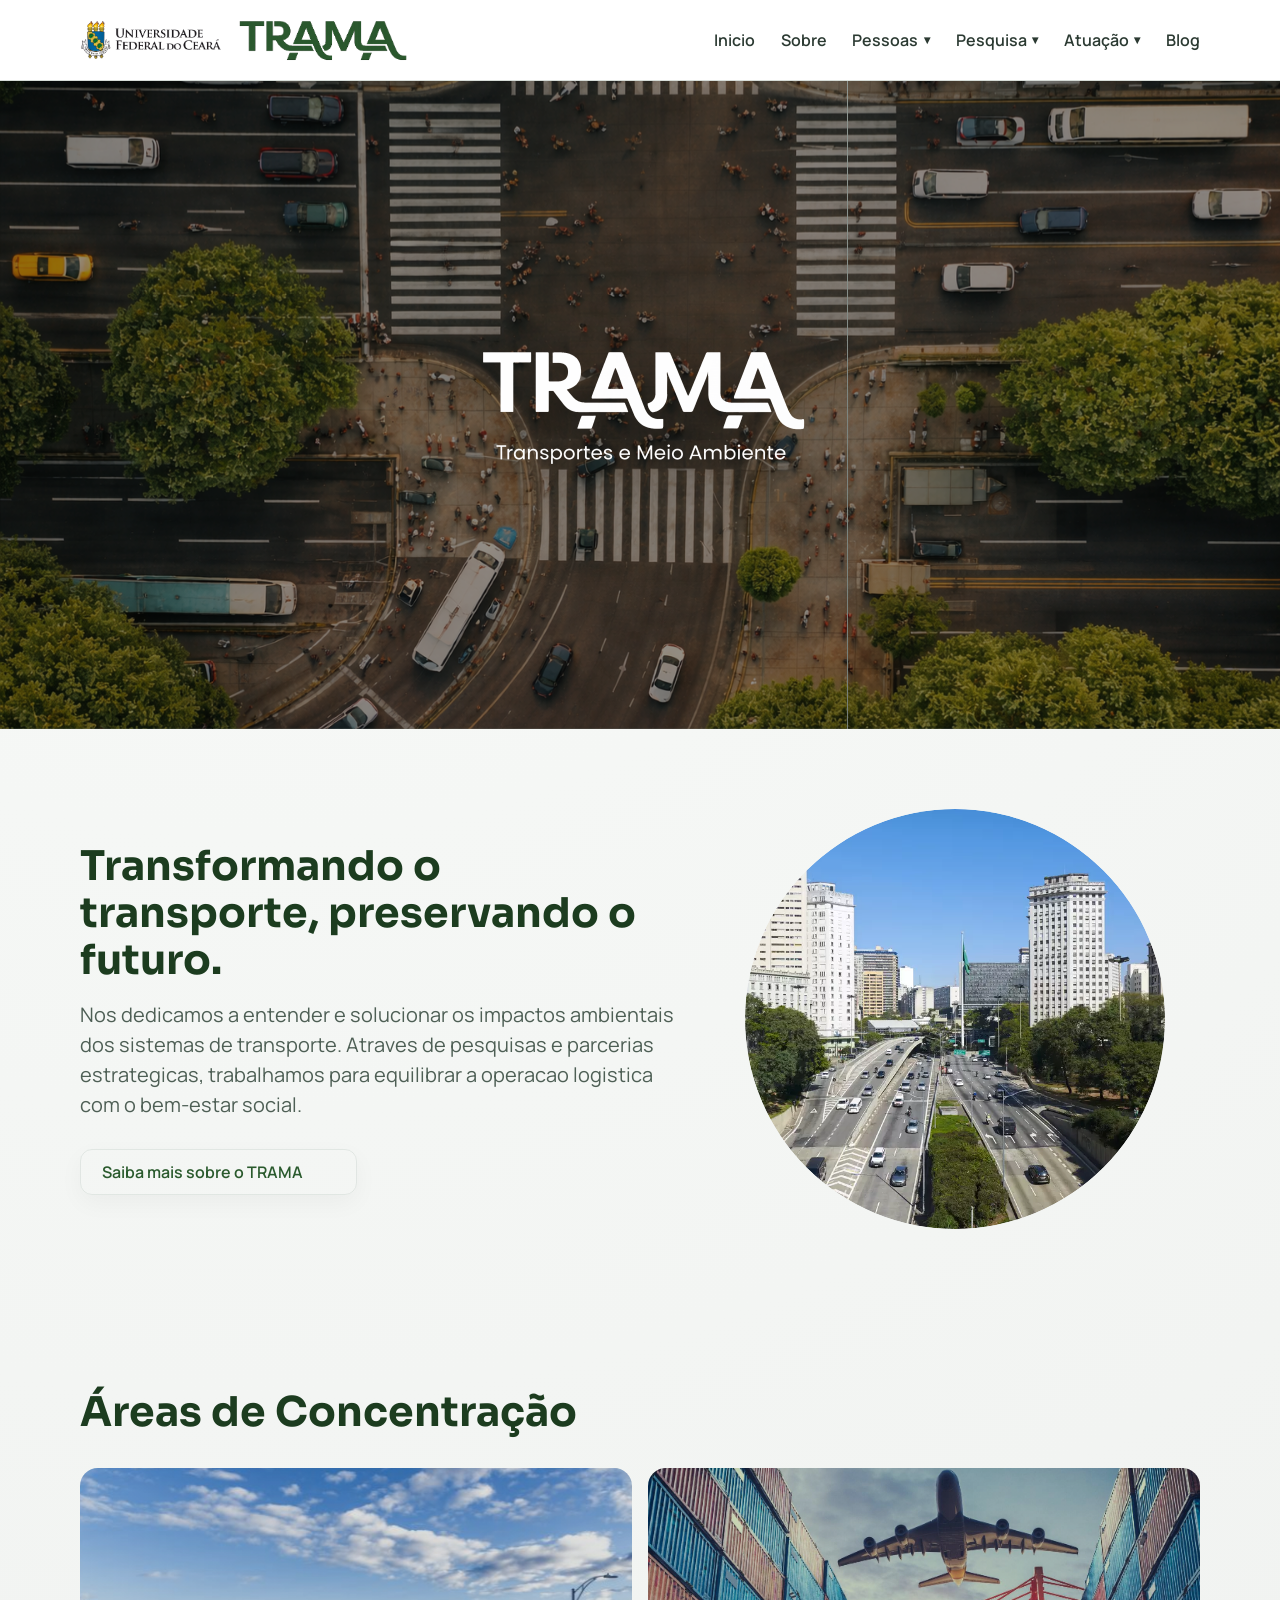
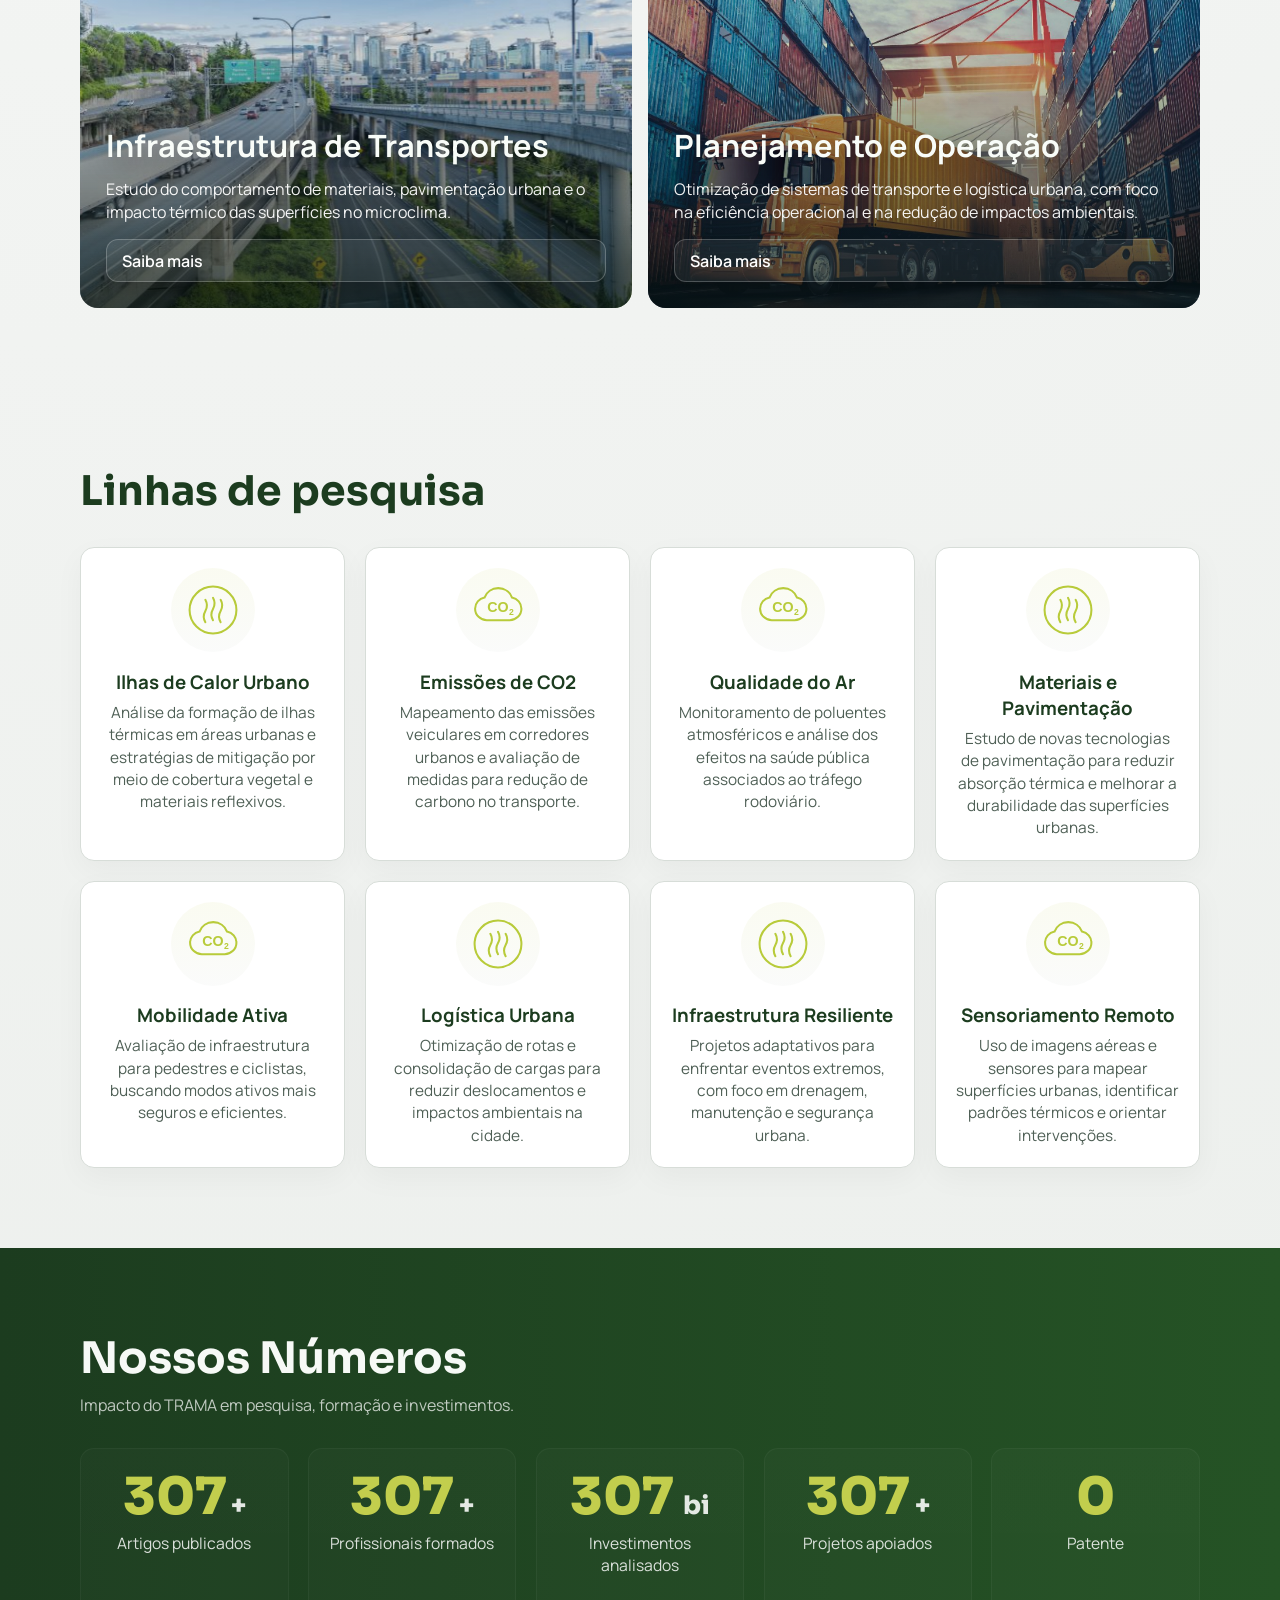
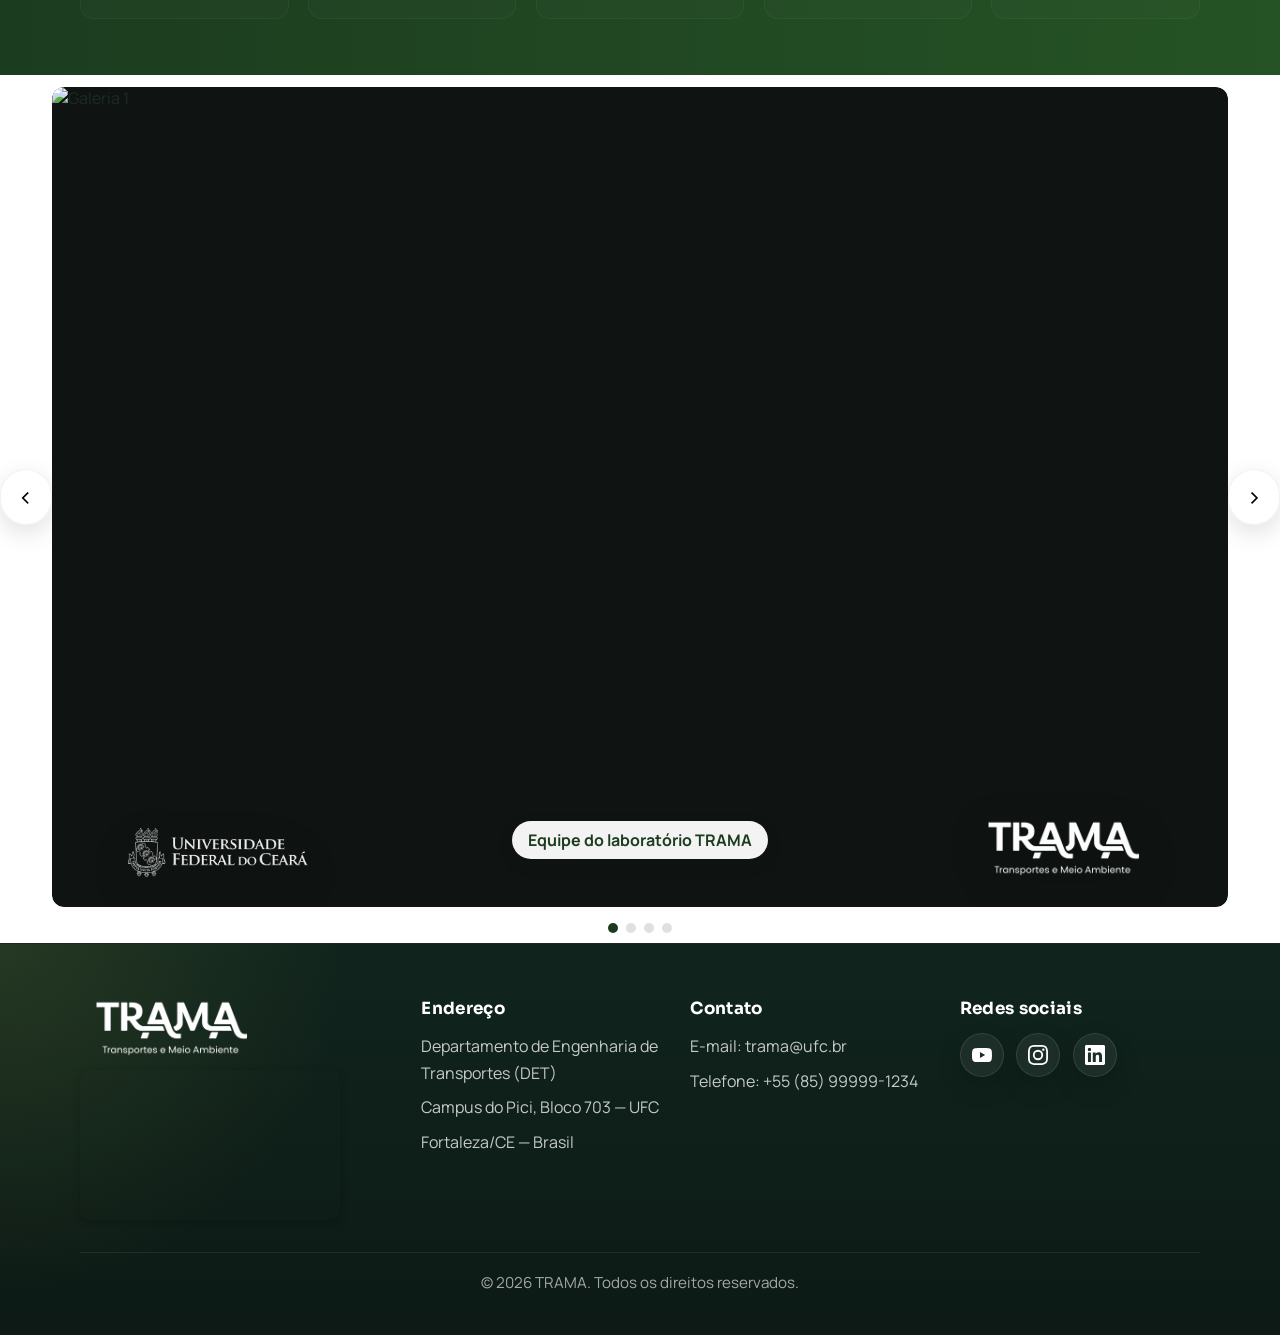
==== commit 1dfd6024: "feat: SEO, mapa-múndi, novas páginas e reorganização do repositório Mudanças principais: - SEO: meta" ====
--- a/index.html
+++ b/index.html
@@ -3,11 +3,29 @@
   <head>
     <meta charset="UTF-8" />
     <meta name="viewport" content="width=device-width, initial-scale=1.0" />
-    <title>TRAMA | Transportes e Meio Ambiente</title>
-    <meta
-      name="description"
-      content="Site institucional do laboratorio TRAMA - Transportes e Meio Ambiente"
-    />
+    <title>TRAMA UFC | Laboratório de Transportes e Meio Ambiente</title>
+    <meta name="description" content="TRAMA é o laboratório de pesquisa em transportes e meio ambiente da Universidade Federal do Ceará (UFC). Atuamos em infraestrutura, pavimentação, planejamento, logística, mobilidade urbana e qualidade do ar." />
+    <meta name="keywords" content="TRAMA, UFC, transportes, meio ambiente, pavimentação, infraestrutura, mobilidade urbana, logística, qualidade do ar, planejamento de transportes, pesquisa, laboratório, Ceará, Fortaleza" />
+    <meta name="author" content="TRAMA - Universidade Federal do Ceará" />
+    <meta name="robots" content="index, follow" />
+    <link rel="canonical" href="https://www.tramaufc.com.br/" />
+
+    <meta property="og:type" content="website" />
+    <meta property="og:locale" content="pt_BR" />
+    <meta property="og:site_name" content="TRAMA UFC" />
+    <meta property="og:title" content="TRAMA UFC | Laboratório de Transportes e Meio Ambiente" />
+    <meta property="og:description" content="Laboratório de pesquisa em transportes e meio ambiente da Universidade Federal do Ceará: infraestrutura, planejamento, logística, mobilidade urbana e qualidade do ar." />
+    <meta property="og:url" content="https://www.tramaufc.com.br/" />
+    <meta property="og:image" content="https://www.tramaufc.com.br/assets/images/logo-trama.png" />
+
+    <meta name="twitter:card" content="summary_large_image" />
+    <meta name="twitter:title" content="TRAMA UFC | Laboratório de Transportes e Meio Ambiente" />
+    <meta name="twitter:description" content="Pesquisa em transportes e meio ambiente na UFC: infraestrutura, planejamento, logística, mobilidade urbana e qualidade do ar." />
+    <meta name="twitter:image" content="https://www.tramaufc.com.br/assets/images/logo-trama.png" />
+
+    <link rel="icon" type="image/png" href="assets/images/logo-trama.png" />
+    <link rel="apple-touch-icon" href="assets/images/logo-trama.png" />
+
     <link rel="preconnect" href="https://fonts.googleapis.com" />
     <link rel="preconnect" href="https://fonts.gstatic.com" crossorigin />
     <link
@@ -18,6 +36,26 @@
     <link rel="stylesheet" href="assets/css/variables.css" />
     <link rel="stylesheet" href="assets/css/style.css" />
     <link rel="stylesheet" href="assets/css/responsive.css" />
+
+    <script type="application/ld+json">
+    {
+      "@context": "https://schema.org",
+      "@type": "ResearchOrganization",
+      "name": "TRAMA - Laboratório de Transportes e Meio Ambiente",
+      "alternateName": "TRAMA UFC",
+      "url": "https://www.tramaufc.com.br/",
+      "logo": "https://www.tramaufc.com.br/assets/images/logo-trama.png",
+      "description": "Laboratório de pesquisa em transportes e meio ambiente da Universidade Federal do Ceará, com atuação em infraestrutura, pavimentação, planejamento, logística, mobilidade urbana e qualidade do ar.",
+      "parentOrganization": {
+        "@type": "CollegeOrUniversity",
+        "name": "Universidade Federal do Ceará",
+        "alternateName": "UFC",
+        "url": "https://www.ufc.br/"
+      },
+      "areaServed": "BR",
+      "knowsLanguage": "pt-BR"
+    }
+    </script>
   </head>
   <body>
     <header class="site-header" id="topo">
@@ -32,7 +70,13 @@
         <nav class="site-nav" aria-label="Navegacao principal">
           <a href="index.html">Inicio</a>
           <a href="pages/sobre.html">Sobre</a>
-          <a href="pages/pessoas.html">Pessoas</a>
+          <div class="site-nav__item">
+            <button class="site-nav__dropdown-trigger" type="button" aria-haspopup="true" aria-expanded="false">Pessoas</button>
+            <div class="site-nav__dropdown" aria-label="Submenu de pessoas">
+              <a href="pages/pessoas.html">Equipe</a>
+              <a href="pages/parceiros.html">Parceiros</a>
+            </div>
+          </div>
           <div class="site-nav__item">
             <button class="site-nav__dropdown-trigger" type="button" aria-haspopup="true" aria-expanded="false">Pesquisa</button>
             <div class="site-nav__dropdown" aria-label="Submenu de pesquisa">
@@ -42,7 +86,13 @@
                 <a href="pages/publicacoes.html">Publicações</a>
               </div>
           </div>
-          <a href="pages/parceiros.html">Parceiros</a>
+          <div class="site-nav__item">
+            <button class="site-nav__dropdown-trigger" type="button" aria-haspopup="true" aria-expanded="false">Atuação</button>
+            <div class="site-nav__dropdown" aria-label="Submenu de atuação">
+              <a href="pages/servicos.html">Serviços Prestados</a>
+              <a href="pages/oportunidades.html">Oportunidades e Divulgações</a>
+            </div>
+          </div>
           <a href="pages/blog.html">Blog</a>
         </nav>
       </div>
@@ -84,12 +134,12 @@
 
       <section class="atuacao section" id="pesquisa">
         <div class="container">
-          <h2>Áreas de Atuação</h2>
+          <h2>Áreas de Concentração</h2>
           <div class="cards-grid">
             <article class="card-overlay">
-                <img src="assets/images/infraestrutura-de-transporte-734x490.jpg" alt="Infraestrutura" />
+                <img src="assets/images/infraestrutura-de-transporte-734x490.jpg" alt="Infraestrutura de Transportes" />
               <div class="card-content">
-                <h3>Infraestrutura</h3>
+                <h3>Infraestrutura de Transportes</h3>
                 <p>
                   Estudo do comportamento de materiais, pavimentação urbana e o impacto térmico
                   das superfícies no microclima.
@@ -259,44 +309,33 @@
       <div class="container footer-grid">
         <div class="footer-brand">
           <img class="footer-logo" src="assets/images/logo-trama-imagens.png" alt="TRAMA" />
-        </div>
-
+          <iframe class="footer-map"
+            title="Localização do TRAMA no Campus do Pici, UFC"
+            src="https://www.google.com/maps?q=Departamento+de+Engenharia+de+Transportes+UFC+Campus+do+Pici+Fortaleza&output=embed"
+            loading="lazy"
+            referrerpolicy="no-referrer-when-downgrade"></iframe>
+        </div>
         <div>
           <h3>Endereço</h3>
-          <p>Campus Central - Bloco 7, Sala 204</p>
-          <p>Av. das Pesquisas, 1200 - Fortaleza, CE - Brasil</p>
-        </div>
-
+          <p>Departamento de Engenharia de Transportes (DET)</p>
+          <p>Campus do Pici, Bloco 703 — UFC</p>
+          <p>Fortaleza/CE — Brasil</p>
+        </div>
         <div>
           <h3>Contato</h3>
           <p>E-mail: trama@ufc.br</p>
           <p>Telefone: +55 (85) 99999-1234</p>
         </div>
-
         <div>
           <h3>Redes sociais</h3>
           <div class="footer-socials" aria-label="Redes sociais do TRAMA">
-            <a class="footer-social" href="#" aria-label="YouTube do TRAMA">
-              <svg viewBox="0 0 24 24" aria-hidden="true">
-                <path d="M21.8 8.1s-.2-1.4-.8-2c-.8-.9-1.8-.9-2.2-1C15.8 4.8 12 4.8 12 4.8h0s-3.8 0-6.8.3c-.4.1-1.4.1-2.2 1-.6.6-.8 2-.8 2S2 9.8 2 11.5v1c0 1.7.2 3.4.2 3.4s.2 1.4.8 2c.8.9 1.9.9 2.4 1 1.7.2 7.2.3 7.2.3s3.8 0 6.8-.3c.4-.1 1.4-.1 2.2-1 .6-.6.8-2 .8-2s.2-1.7.2-3.4v-1c0-1.7-.2-3.4-.2-3.4ZM9.6 14.7V9.3l5.5 2.7-5.5 2.7Z"/>
-              </svg>
-            </a>
-            <a class="footer-social" href="#" aria-label="Instagram do TRAMA">
-              <svg viewBox="0 0 24 24" aria-hidden="true">
-                <path d="M7 2h10a5 5 0 0 1 5 5v10a5 5 0 0 1-5 5H7a5 5 0 0 1-5-5V7a5 5 0 0 1 5-5Zm0 2a3 3 0 0 0-3 3v10a3 3 0 0 0 3 3h10a3 3 0 0 0 3-3V7a3 3 0 0 0-3-3H7Zm5 2.5A5.5 5.5 0 1 1 6.5 12 5.51 5.51 0 0 1 12 6.5Zm0 2A3.5 3.5 0 1 0 15.5 12 3.5 3.5 0 0 0 12 8.5Zm6.1-2.6a1.2 1.2 0 1 1-1.2 1.2 1.2 1.2 0 0 1 1.2-1.2Z"/>
-              </svg>
-            </a>
-            <a class="footer-social" href="#" aria-label="LinkedIn do TRAMA">
-              <svg viewBox="0 0 24 24" aria-hidden="true">
-                <path d="M5.5 3.5A2 2 0 1 1 3.5 1.5a2 2 0 0 1 2 2Zm-2 4.1H7v15H3.5Zm6.1 0H15v2.1h.1a5.4 5.4 0 0 1 4.9-2.7c5.2 0 6.1 3.4 6.1 7.7v8H22V15c0-2.1 0-4.8-3-4.8s-3.4 2.3-3.4 4.6v8.2h-3.9Z"/>
-              </svg>
-            </a>
+            <a class="footer-social" href="#" aria-label="YouTube do TRAMA"><svg viewBox="0 0 24 24" aria-hidden="true"><path d="M23.498 6.186a3.016 3.016 0 0 0-2.122-2.136C19.505 3.545 12 3.545 12 3.545s-7.505 0-9.377.505A3.017 3.017 0 0 0 .502 6.186C0 8.07 0 12 0 12s0 3.93.502 5.814a3.016 3.016 0 0 0 2.122 2.136c1.871.505 9.376.505 9.376.505s7.505 0 9.377-.505a3.015 3.015 0 0 0 2.122-2.136C24 15.93 24 12 24 12s0-3.93-.502-5.814zM9.545 15.568V8.432L15.818 12l-6.273 3.568z"/></svg></a>
+            <a class="footer-social" href="#" aria-label="Instagram do TRAMA"><svg viewBox="0 0 24 24" aria-hidden="true"><path d="M12 2.163c3.204 0 3.584.012 4.85.07 3.252.148 4.771 1.691 4.919 4.919.058 1.265.069 1.645.069 4.849 0 3.205-.012 3.584-.069 4.849-.149 3.225-1.664 4.771-4.919 4.919-1.266.058-1.644.07-4.85.07-3.204 0-3.584-.012-4.849-.07-3.26-.149-4.771-1.699-4.919-4.92-.058-1.265-.07-1.644-.07-4.849 0-3.204.013-3.583.07-4.849.149-3.227 1.664-4.771 4.919-4.919 1.266-.057 1.645-.069 4.849-.069zM12 0C8.741 0 8.333.014 7.053.072 2.695.272.273 2.69.073 7.052.014 8.333 0 8.741 0 12c0 3.259.014 3.668.072 4.948.2 4.358 2.618 6.78 6.98 6.98C8.333 23.986 8.741 24 12 24c3.259 0 3.668-.014 4.948-.072 4.354-.2 6.782-2.618 6.979-6.98.059-1.28.073-1.689.073-4.948 0-3.259-.014-3.667-.072-4.947-.196-4.354-2.617-6.78-6.979-6.98C15.668.014 15.259 0 12 0zm0 5.838a6.162 6.162 0 1 0 0 12.324 6.162 6.162 0 0 0 0-12.324zM12 16a4 4 0 1 1 0-8 4 4 0 0 1 0 8zm6.406-11.845a1.44 1.44 0 1 0 0 2.881 1.44 1.44 0 0 0 0-2.881z"/></svg></a>
+            <a class="footer-social" href="#" aria-label="LinkedIn do TRAMA"><svg viewBox="0 0 24 24" aria-hidden="true"><path d="M20.447 20.452h-3.554v-5.569c0-1.328-.027-3.037-1.852-3.037-1.853 0-2.136 1.445-2.136 2.939v5.667H9.351V9h3.414v1.561h.046c.477-.9 1.637-1.85 3.37-1.85 3.601 0 4.267 2.37 4.267 5.455v6.286zM5.337 7.433a2.062 2.062 0 0 1-2.063-2.065 2.063 2.063 0 1 1 2.063 2.065zm1.782 13.019H3.555V9h3.564v11.452zM22.225 0H1.771C.792 0 0 .774 0 1.729v20.542C0 23.227.792 24 1.771 24h20.451C23.2 24 24 23.227 24 22.271V1.729C24 .774 23.2 0 22.222 0h.003z"/></svg></a>
           </div>
         </div>
       </div>
-      <div class="container footer-bottom">
-        <p class="footer-copy">© 2026 TRAMA. Todos os direitos reservados.</p>
-      </div>
+      <div class="container footer-bottom"><p class="footer-copy">© 2026 TRAMA. Todos os direitos reservados.</p></div>
     </footer>
 
     <script src="assets/js/main.js"></script>
--- a/assets/css/variables.css
+++ b/assets/css/variables.css
@@ -3,9 +3,11 @@
   --surface: #ffffff;
   --text: #1e2b24;
   --muted: #4e5f55;
-  --brand: #1c3c1c;
-  --brand-2: #2f5b2f;
-  --accent: #b8cb3a;
+  --brand: #1c3c1f;
+  --brand-2: #2a5a2d;
+  --accent: #c2ce4d;
+  --rose: #e8424d;
+  --rose-soft: #f18984;
   --line: #d7ddd8;
 
   --radius-sm: 10px;
--- a/assets/css/style.css
+++ b/assets/css/style.css
@@ -1,3 +1,23 @@
+/* =============================================================
+   TRAMA - style.css
+   Arquivo único de estilos. Veja docs/guia-manutencao-repositorio.md
+   para a estrutura completa do projeto.
+
+   ÍNDICE (use Ctrl+F com os títulos das seções):
+   - Base e tipografia
+   - Header e navegação
+   - Hero / Page hero
+   - Botões e formulários
+   - Cards (blog, projetos, pesquisa)
+   - Sobre (timeline, valores)
+   - Pessoas (árvore, modal)
+   - Parceiros (logos, mapa-múndi, modal)
+   - Serviços
+   - Oportunidades (filtros, cards)
+   - Footer
+   - Mini-mapa no rodapé
+   ============================================================= */
+
 body {
   font-family: 'Manrope', sans-serif;
   color: var(--text);
@@ -84,7 +104,7 @@
   transform: scaleX(0);
   transform-origin: right;
   transition: transform 0.25s ease;
-  background: var(--brand-2);
+  background: var(--rose);
 }
 
 .site-nav a:hover::after {
@@ -199,7 +219,7 @@
 
 .page-hero__overlay {
   background:
-    radial-gradient(circle at top left, rgba(184,203,58,0.18), transparent 28%),
+    radial-gradient(circle at top left, rgba(194, 206, 77,0.18), transparent 28%),
     linear-gradient(180deg, rgba(6, 18, 12, 0.1), rgba(6, 18, 12, 0.9));
 }
 
@@ -217,7 +237,7 @@
   font-weight: 800;
   letter-spacing: 0.16em;
   text-transform: uppercase;
-  color: #d9e8a0;
+  color: var(--rose) !important;
 }
 
 .page-hero h1 {
@@ -270,7 +290,7 @@
   padding: 1.1rem 1.1rem 1rem;
   border-radius: 18px;
   background: linear-gradient(180deg, rgba(255,255,255,0.95), rgba(244,247,242,0.92));
-  border: 1px solid rgba(28, 60, 28, 0.08);
+  border: 1px solid rgba(28, 60, 31, 0.08);
   box-shadow: 0 18px 40px rgba(12,20,15,0.07);
 }
 
@@ -343,9 +363,9 @@
   font-weight: 800;
   letter-spacing: 0.08em;
   text-transform: uppercase;
-  background: linear-gradient(135deg, rgba(22, 72, 48, 0.96), rgba(28, 92, 60, 0.96));
-  border: 1px solid rgba(184,203,58,0.42);
-  color: #f5fbf4;
+  background: linear-gradient(135deg, rgba(232, 66, 77, 0.9), rgba(241, 137, 132, 0.9));
+  border: 1px solid rgba(241, 137, 132, 0.65);
+  color: #fff4f3;
   box-shadow: 0 10px 22px rgba(8, 18, 12, 0.18);
 }
 
@@ -381,7 +401,7 @@
   gap: 1.5rem;
   padding: 1.7rem 1.6rem;
   border-radius: 24px;
-  background: linear-gradient(135deg, #113425 0%, #1d4a31 100%);
+  background: linear-gradient(135deg, #1c3c1f 0%, #255325 100%);
   color: #f4faf4;
   box-shadow: 0 28px 60px rgba(14, 25, 18, 0.16);
 }
@@ -401,7 +421,7 @@
 
 .collab-banner .btn-outline {
   border-color: rgba(255,255,255,0.22);
-  color: #113425;
+  color: var(--brand);
   background: rgba(248, 251, 247, 0.96);
 }
 
@@ -409,9 +429,9 @@
 .contact-form .btn-outline,
 .project-roadmap .btn-outline {
   padding: 0.85rem 1.35rem;
-  border-color: rgba(184,203,58,0.5);
+  border-color: rgba(194, 206, 77,0.5);
   background: rgba(248, 251, 247, 0.96);
-  color: #163e2a;
+  color: var(--brand);
   font-weight: 800;
   box-shadow: 0 18px 40px rgba(8, 18, 12, 0.18);
 }
@@ -420,9 +440,9 @@
 .contact-form .btn-outline:hover,
 .project-roadmap .btn-outline:hover,
 .collab-banner .btn-outline:hover {
-  background: linear-gradient(135deg, #255325, #1c3c1c);
+  background: linear-gradient(135deg, #255325, #1c3c1f);
   color: #fff;
-  border-color: rgba(184,203,58,0.34);
+  border-color: rgba(194, 206, 77,0.34);
 }
 
 .page-hero__actions .btn-outline::after,
@@ -452,7 +472,7 @@
 .project-side-panel__card,
 .project-roadmap__steps article {
   background: rgba(255,255,255,0.92);
-  border: 1px solid rgba(28,60,28,0.1);
+  border: 1px solid rgba(28, 60, 31,0.1);
   border-radius: 22px;
   box-shadow: 0 18px 40px rgba(12,20,15,0.06);
 }
@@ -466,7 +486,7 @@
   margin-bottom: 0.55rem;
   padding: 0.28rem 0.6rem;
   border-radius: 999px;
-  background: rgba(184,203,58,0.12);
+  background: rgba(194, 206, 77,0.12);
   color: var(--brand);
   font-size: 0.78rem;
   font-weight: 800;
@@ -485,8 +505,16 @@
 .about-values-grid {
   margin-top: 2rem;
   display: grid;
-  grid-template-columns: repeat(3, minmax(0, 1fr));
+  grid-template-columns: repeat(4, minmax(0, 1fr));
   gap: 1.2rem;
+}
+
+.about-cnpq {
+  margin-top: 1rem;
+}
+
+.section--map .map-wrap {
+  margin-top: 1.5rem;
 }
 
 .about-value-card {
@@ -501,7 +529,7 @@
   align-items: center;
   justify-content: center;
   border-radius: 50%;
-  background: rgba(184,203,58,0.14);
+  background: rgba(194, 206, 77,0.14);
   color: var(--brand);
   font-weight: 800;
 }
@@ -580,7 +608,7 @@
 .contact-form input,
 .contact-form textarea {
   width: 100%;
-  border: 1px solid rgba(28,60,28,0.12);
+  border: 1px solid rgba(28, 60, 31,0.12);
   border-radius: 14px;
   padding: 0.9rem 1rem;
   background: #fbfcfa;
@@ -822,8 +850,8 @@
 
 .btn-outline:hover {
   transform: translateY(-4px);
-  background: linear-gradient(90deg, rgba(184,203,58,0.12), rgba(255,255,255,0.02));
-  color: var(--brand);
+  background: linear-gradient(90deg, rgba(241, 137, 132, 0.22), rgba(232, 66, 77, 0.08));
+  color: var(--rose);
   box-shadow: 0 20px 50px rgba(12,20,15,0.12);
 }
 
@@ -888,7 +916,7 @@
   inset: 6px;
   border-radius: 50%;
   pointer-events: none;
-  box-shadow: 0 0 0 6px rgba(184,203,58,0.08);
+  box-shadow: 0 0 0 6px rgba(194, 206, 77,0.08);
 }
 
 /* Ensure the subtle highlight overlay sits above the shadow but below the image */
@@ -925,7 +953,7 @@
   position: absolute;
   inset: -22%;
   border-radius: 50%;
-  background: radial-gradient(circle at 50% 40%, rgba(28,60,28,0.58) 0%, rgba(28,60,28,0.38) 28%, rgba(28,60,28,0.14) 55%, rgba(28,60,28,0) 78%);
+  background: radial-gradient(circle at 50% 40%, rgba(28, 60, 31,0.58) 0%, rgba(28, 60, 31,0.38) 28%, rgba(28, 60, 31,0.14) 55%, rgba(28, 60, 31,0) 78%);
   filter: blur(34px);
   z-index: 1;
   opacity: 1;
@@ -940,13 +968,13 @@
   position: absolute;
   inset: 0;
   border-radius: 50%;
-  border: 1px solid rgba(28,60,28,0.78);
+  border: 1px solid rgba(28, 60, 31,0.78);
   z-index: 5;
   pointer-events: none;
   mix-blend-mode: normal;
   box-shadow:
     0 0 0 1px rgba(255,255,255,0.10),
-    0 0 0 5px rgba(28,60,28,0.06);
+    0 0 0 5px rgba(28, 60, 31,0.06);
 }
 
 .site-nav {
@@ -997,7 +1025,7 @@
   min-width: 250px;
   padding: 0.8rem;
   background: rgba(255,255,255,0.98);
-  border: 1px solid rgba(28,60,28,0.1);
+  border: 1px solid rgba(28, 60, 31,0.1);
   border-radius: 18px;
   box-shadow: 0 24px 60px rgba(10,20,15,0.14);
   display: none;
@@ -1020,7 +1048,7 @@
 }
 
 .site-nav__dropdown a:hover {
-  background: rgba(184,203,58,0.12);
+  background: rgba(194, 206, 77,0.12);
   transform: translateX(2px);
   color: var(--brand);
 }
@@ -1315,7 +1343,7 @@
   display: grid;
   place-items: center;
   margin-bottom: 0.8rem;
-  background: linear-gradient(180deg, rgba(184,203,58,0.08), rgba(20,60,40,0.02));
+  background: linear-gradient(180deg, rgba(194, 206, 77,0.08), rgba(28, 60, 31,0.02));
 }
 
 .research-icon img {
@@ -1357,7 +1385,7 @@
 }
 
 .numeros {
-  background: linear-gradient(90deg, #0f2f24 0%, #153a2b 100%);
+  background: linear-gradient(90deg, #1c3c1f 0%, #255325 100%);
   color: #f2f6f2;
   padding: 5.4rem 0 3.5rem;
 }
@@ -1428,7 +1456,7 @@
 .numero-card:hover {
   transform: translateY(-8px);
   box-shadow: 0 28px 90px rgba(5,12,8,0.28);
-  border-color: rgba(184,203,58,0.09);
+  border-color: rgba(194, 206, 77,0.09);
 }
 
 @media (max-width: 1100px) {
@@ -1604,7 +1632,7 @@
   border-bottom: 2px solid #d9d9d9;
   font-family: 'Sora', sans-serif;
   font-size: clamp(2rem, 3vw, 2.5rem);
-  color: #1f4a31;
+  color: var(--brand);
 }
 
 .publicacao-item {
@@ -1637,11 +1665,12 @@
 }
 
 .publicacao-links a {
-  color: #2748e1;
+  color: var(--rose);
   font-weight: 500;
 }
 
 .publicacao-links a:hover {
+  color: var(--rose-soft);
   text-decoration: underline;
 }
 
@@ -1676,14 +1705,14 @@
 }
 
 .site-footer--publicacoes .footer-social:hover {
-  background: rgba(184, 203, 58, 0.12);
+  background: rgba(194, 206, 77, 0.12);
   border-color: var(--accent);
   box-shadow: none;
 }
 
 .timeline-section {
   background:
-    radial-gradient(circle at 20% 0%, rgba(28, 60, 28, 0.12), transparent 48%),
+    radial-gradient(circle at 20% 0%, rgba(28, 60, 31, 0.12), transparent 48%),
     linear-gradient(180deg, rgba(255, 255, 255, 0.9), rgba(241, 245, 242, 0.9));
 }
 
@@ -1696,7 +1725,7 @@
   position: relative;
   overflow-x: auto;
   scrollbar-width: thin;
-  scrollbar-color: rgba(28, 60, 28, 0.4) rgba(28, 60, 28, 0.08);
+  scrollbar-color: rgba(28, 60, 31, 0.4) rgba(28, 60, 31, 0.08);
 }
 
 .timeline-track {
@@ -1719,7 +1748,7 @@
   right: 0;
   top: 50%;
   height: 6px;
-  background: linear-gradient(90deg, rgba(28, 60, 28, 0.12), rgba(28, 60, 28, 0.7), rgba(28, 60, 28, 0.12));
+  background: linear-gradient(90deg, rgba(28, 60, 31, 0.12), rgba(28, 60, 31, 0.7), rgba(28, 60, 31, 0.12));
 }
 
 .timeline-scroll::-webkit-scrollbar {
@@ -1727,12 +1756,12 @@
 }
 
 .timeline-scroll::-webkit-scrollbar-track {
-  background: rgba(28, 60, 28, 0.08);
+  background: rgba(28, 60, 31, 0.08);
   border-radius: 999px;
 }
 
 .timeline-scroll::-webkit-scrollbar-thumb {
-  background: linear-gradient(90deg, rgba(28, 60, 28, 0.6), rgba(184, 203, 58, 0.6));
+  background: linear-gradient(90deg, rgba(28, 60, 31, 0.6), rgba(194, 206, 77, 0.6));
   border-radius: 999px;
 }
 
@@ -1752,7 +1781,7 @@
   grid-row: 1;
   width: 100%;
   background: #ffffff;
-  border: 1px solid rgba(28, 60, 28, 0.12);
+  border: 1px solid rgba(28, 60, 31, 0.12);
   border-radius: 18px;
   overflow: hidden;
   box-shadow: 0 20px 44px rgba(10, 20, 15, 0.12);
@@ -1770,7 +1799,7 @@
   left: 50%;
   width: 2px;
   height: 34px;
-  background: rgba(28, 60, 28, 0.35);
+  background: rgba(28, 60, 31, 0.35);
   transform: translateX(-50%);
   bottom: -34px;
 }
@@ -1783,7 +1812,7 @@
 .timeline-card:hover {
   transform: translateY(-6px);
   box-shadow: 0 26px 56px rgba(10, 20, 15, 0.18);
-  border-color: rgba(28, 60, 28, 0.24);
+  border-color: rgba(28, 60, 31, 0.24);
 }
 
 .timeline-image {
@@ -1824,7 +1853,7 @@
   height: 12px;
   border-radius: 50%;
   background: var(--brand);
-  box-shadow: 0 0 0 6px rgba(28, 60, 28, 0.12);
+  box-shadow: 0 0 0 6px rgba(28, 60, 31, 0.12);
   z-index: 1;
 }
 
@@ -1878,27 +1907,27 @@
 }
 
 .legend-item--doutorado {
-  background: rgba(31, 74, 49, 0.12);
-  border-color: rgba(31, 74, 49, 0.25);
-  color: #1f4a31;
+  background: rgba(28, 60, 31, 0.12);
+  border-color: rgba(28, 60, 31, 0.25);
+  color: var(--brand);
 }
 
 .legend-item--mestrado {
-  background: rgba(44, 109, 71, 0.12);
-  border-color: rgba(44, 109, 71, 0.25);
-  color: #275f3f;
+  background: rgba(28, 60, 31, 0.12);
+  border-color: rgba(28, 60, 31, 0.25);
+  color: var(--brand-2);
 }
 
 .legend-item--ic {
-  background: rgba(184, 203, 58, 0.2);
-  border-color: rgba(128, 148, 30, 0.4);
+  background: rgba(194, 206, 77, 0.2);
+  border-color: rgba(145, 154, 50, 0.4);
   color: #445200;
 }
 
 .legend-item--pesquisadores {
-  background: rgba(28, 60, 28, 0.12);
-  border-color: rgba(28, 60, 28, 0.28);
-  color: #1c3c1c;
+  background: rgba(28, 60, 31, 0.12);
+  border-color: rgba(28, 60, 31, 0.28);
+  color: #1c3c1f;
 }
 
 .legend-item--egresso {
@@ -1907,10 +1936,20 @@
   color: #3f4b57;
 }
 
+.legend-item--colaboradores {
+  background: rgba(232, 92, 138, 0.12);
+  border-color: rgba(232, 92, 138, 0.32);
+  color: var(--rose, #c4396b);
+}
+
+.people-node--colaborador {
+  border-color: rgba(232, 92, 138, 0.35);
+}
+
 .people-tree {
   margin-top: 1.5rem;
   background: rgba(255, 255, 255, 0.92);
-  border: 1px solid rgba(28, 60, 28, 0.12);
+  border: 1px solid rgba(28, 60, 31, 0.12);
   border-radius: 24px;
   padding: 1.8rem 1.5rem 2rem;
   box-shadow: 0 24px 50px rgba(14, 25, 18, 0.08);
@@ -1945,14 +1984,14 @@
   top: 0;
   width: 2px;
   height: 26px;
-  background: rgba(28, 60, 28, 0.38);
+  background: rgba(28, 60, 31, 0.38);
 }
 
 .people-branches::after {
   top: 26px;
   width: 74%;
   height: 2px;
-  background: rgba(28, 60, 28, 0.3);
+  background: rgba(28, 60, 31, 0.3);
 }
 
 .people-groups {
@@ -1963,7 +2002,7 @@
 
 .people-group {
   background: #f8faf7;
-  border: 1px solid rgba(28, 60, 28, 0.1);
+  border: 1px solid rgba(28, 60, 31, 0.1);
   border-radius: 18px;
   padding: 0.95rem;
 }
@@ -1988,16 +2027,17 @@
 .people-grid--mestrado,
 .people-grid--ic,
 .people-grid--pesquisadores,
-.people-grid--egressos {
+.people-grid--egressos,
+.people-grid--colaboradores {
   grid-template-columns: repeat(2, minmax(0, 1fr));
 }
 
 .people-node {
   --avatar-size: 78px;
   --avatar-bg: linear-gradient(180deg, #e3f0e8 0%, #d2e6d9 100%);
-  --avatar-color: #1d4a31;
+  --avatar-color: var(--brand-2);
   width: 100%;
-  border: 1px solid rgba(28, 60, 28, 0.14);
+  border: 1px solid rgba(28, 60, 31, 0.14);
   border-radius: 14px;
   background: #ffffff;
   padding: 0.7rem;
@@ -2013,7 +2053,7 @@
 .people-node:hover {
   transform: translateY(-3px);
   box-shadow: 0 14px 28px rgba(10, 20, 15, 0.12);
-  border-color: rgba(28, 60, 28, 0.28);
+  border-color: rgba(28, 60, 31, 0.28);
 }
 
 .people-avatar {
@@ -2077,7 +2117,7 @@
 .people-node--pesquisador {
   --avatar-size: 86px;
   --avatar-bg: linear-gradient(180deg, #deefe0 0%, #c7dfc9 100%);
-  --avatar-color: #1c3c1c;
+  --avatar-color: #1c3c1f;
 }
 
 .people-node--egresso {
@@ -2089,7 +2129,7 @@
 
 .people-node:focus-visible,
 .people-modal__close:focus-visible {
-  outline: 3px solid rgba(184, 203, 58, 0.85);
+  outline: 3px solid rgba(194, 206, 77, 0.85);
   outline-offset: 2px;
 }
 
@@ -2112,7 +2152,7 @@
   width: min(680px, 100%);
   background: #ffffff;
   border-radius: 18px;
-  border: 1px solid rgba(28, 60, 28, 0.16);
+  border: 1px solid rgba(28, 60, 31, 0.16);
   box-shadow: 0 28px 80px rgba(0, 0, 0, 0.28);
   padding: 1.2rem 1.2rem 1.4rem;
   position: relative;
@@ -2138,7 +2178,7 @@
   margin: 0;
   padding: 0.32rem 0.7rem;
   border-radius: 999px;
-  background: rgba(184, 203, 58, 0.22);
+  background: rgba(194, 206, 77, 0.22);
   color: #445200;
   font-weight: 700;
   font-size: 0.86rem;
@@ -2176,8 +2216,8 @@
   min-height: 34px;
   padding: 0.28rem 0.72rem;
   border-radius: 999px;
-  border: 1px solid rgba(28, 60, 28, 0.22);
-  color: #1f4a31;
+  border: 1px solid rgba(28, 60, 31, 0.22);
+  color: var(--brand);
   font-weight: 700;
   font-size: 0.85rem;
   background: rgba(223, 235, 226, 0.5);
@@ -2186,8 +2226,9 @@
 
 .people-modal__links a:hover {
   transform: translateY(-2px);
-  background: rgba(184, 203, 58, 0.2);
-  border-color: rgba(120, 138, 28, 0.42);
+  background: rgba(241, 137, 132, 0.22);
+  border-color: rgba(232, 66, 77, 0.42);
+  color: var(--rose);
 }
 
 .people-modal h3 {
@@ -2216,7 +2257,7 @@
 
 .people-modal__bloco--projeto {
   margin-top: 0.95rem;
-  border-top: 1px solid rgba(28, 60, 28, 0.1);
+  border-top: 1px solid rgba(28, 60, 31, 0.1);
   padding-top: 0.95rem;
 }
 
@@ -2224,7 +2265,7 @@
   width: 100%;
   margin-top: 0.55rem;
   border-radius: 14px;
-  border: 1px solid rgba(28, 60, 28, 0.16);
+  border: 1px solid rgba(28, 60, 31, 0.16);
   max-height: 220px;
   object-fit: cover;
 }
@@ -2243,7 +2284,7 @@
 
 .blog-hero__wrap {
   background:
-    linear-gradient(140deg, rgba(17, 49, 33, 0.95), rgba(28, 60, 28, 0.88)),
+    linear-gradient(140deg, rgba(28, 60, 31, 0.95), rgba(28, 60, 31, 0.88)),
     url('../images/imagem-fundo-inicial.png');
   background-size: cover;
   background-position: center;
@@ -2258,12 +2299,16 @@
   margin: 0;
   display: inline-flex;
   align-items: center;
-  padding: 0.3rem 0.7rem;
+  padding: 0.34rem 0.82rem;
   border-radius: 999px;
-  background: rgba(184, 203, 58, 0.24);
-  color: #ecf4b9;
+  background: #e8424d;
+  border: 1px solid rgba(255, 255, 255, 0.2);
+  color: #fff6f5;
   font-size: 0.85rem;
-  font-weight: 700;
+  font-weight: 800;
+  letter-spacing: 0.04em;
+  text-shadow: 0 1px 1px rgba(0, 0, 0, 0.3);
+  box-shadow: 0 10px 24px rgba(232, 66, 77, 0.3);
 }
 
 .blog-hero__wrap h1 {
@@ -2283,8 +2328,15 @@
 
 .blog-hero .btn-outline {
   margin-top: 1.35rem;
-  border-color: rgba(184, 203, 58, 0.45);
-  color: #eff8c8;
+  border-color: rgba(194, 206, 77, 0.5);
+  color: #eef7c8;
+  background: rgba(255, 255, 255, 0.04);
+}
+
+.blog-hero .btn-outline:hover {
+  background: linear-gradient(135deg, rgba(194, 206, 77, 0.24), rgba(194, 206, 77, 0.08));
+  border-color: rgba(194, 206, 77, 0.72);
+  color: #f7fbdf;
 }
 
 .blog-showcase.section {
@@ -2307,7 +2359,7 @@
 
 .blog-featured-link:focus-visible,
 .blog-card-link:focus-visible {
-  outline: 3px solid rgba(184, 203, 58, 0.88);
+  outline: 3px solid rgba(194, 206, 77, 0.88);
   outline-offset: 4px;
   border-radius: 18px;
 }
@@ -2315,7 +2367,7 @@
 .blog-featured {
   border-radius: 24px;
   overflow: hidden;
-  border: 1px solid rgba(28, 60, 28, 0.14);
+  border: 1px solid rgba(28, 60, 31, 0.14);
   background: #ffffff;
   box-shadow: 0 24px 50px rgba(12, 20, 15, 0.12);
 }
@@ -2335,7 +2387,7 @@
   display: inline-flex;
   padding: 0.28rem 0.65rem;
   border-radius: 999px;
-  background: rgba(184, 203, 58, 0.22);
+  background: rgba(194, 206, 77, 0.22);
   color: #495900;
   font-weight: 700;
   font-size: 0.82rem;
@@ -2364,9 +2416,9 @@
 
 .blog-meta span {
   font-size: 0.84rem;
-  color: #30443a;
-  background: rgba(230, 237, 231, 0.95);
-  border: 1px solid rgba(28, 60, 28, 0.12);
+  color: #7a242d;
+  background: rgba(241, 137, 132, 0.16);
+  border: 1px solid rgba(232, 66, 77, 0.26);
   border-radius: 999px;
   padding: 0.26rem 0.6rem;
 }
@@ -2391,25 +2443,26 @@
   padding: 0.25rem 0.72rem;
   border-radius: 999px;
   background: rgba(232, 238, 233, 0.85);
-  border: 1px solid rgba(28, 60, 28, 0.12);
-  color: #375345;
+  border: 1px solid rgba(28, 60, 31, 0.12);
+  color: var(--brand);
   font-size: 0.84rem;
   font-weight: 600;
 }
 
 .blog-tag:hover {
-  border-color: rgba(28, 60, 28, 0.26);
-  background: rgba(226, 234, 228, 0.95);
+  border-color: rgba(232, 66, 77, 0.32);
+  background: rgba(241, 137, 132, 0.16);
+  color: var(--rose);
 }
 
 .blog-tag.is-active {
-  background: rgba(184, 203, 58, 0.3);
-  border-color: rgba(125, 139, 31, 0.36);
-  color: #425000;
+  background: rgba(241, 137, 132, 0.28);
+  border-color: rgba(232, 66, 77, 0.42);
+  color: var(--rose);
 }
 
 .blog-tag:focus-visible {
-  outline: 3px solid rgba(184, 203, 58, 0.78);
+  outline: 3px solid rgba(232, 66, 77, 0.7);
   outline-offset: 2px;
 }
 
@@ -2428,14 +2481,14 @@
   border-radius: 18px;
   overflow: hidden;
   background: #ffffff;
-  border: 1px solid rgba(28, 60, 28, 0.12);
+  border: 1px solid rgba(28, 60, 31, 0.12);
   box-shadow: 0 16px 32px rgba(12, 20, 15, 0.09);
   transition: transform 220ms ease, box-shadow 220ms ease, border-color 220ms ease;
 }
 
 .blog-card:hover {
   transform: translateY(-4px);
-  border-color: rgba(28, 60, 28, 0.28);
+  border-color: rgba(28, 60, 31, 0.28);
   box-shadow: 0 22px 42px rgba(12, 20, 15, 0.13);
 }
 
@@ -2454,7 +2507,11 @@
   margin: 0;
   font-size: 0.8rem;
   font-weight: 700;
-  color: var(--brand-2);
+  color: var(--rose);
+}
+
+.blog-card p.blog-card__kicker {
+  color: var(--rose);
 }
 
 .blog-card h3 {
@@ -2467,7 +2524,7 @@
 
 .blog-card p {
   margin: 0.55rem 0 0;
-  color: #53645a;
+  color: var(--muted);
   line-height: 1.5;
   font-size: 0.94rem;
 }
@@ -2476,7 +2533,7 @@
   margin-top: 0.75rem;
   display: flex;
   justify-content: space-between;
-  color: #5f6f65;
+  color: var(--muted);
   font-size: 0.8rem;
 }
 
@@ -2487,7 +2544,7 @@
 .blog-cta__box {
   border-radius: 22px;
   background:
-    linear-gradient(120deg, rgba(24, 58, 39, 0.98), rgba(36, 76, 53, 0.96));
+    linear-gradient(120deg, rgba(28, 60, 31, 0.98), rgba(28, 60, 31, 0.96));
   border: 1px solid rgba(255, 255, 255, 0.1);
   color: #eff5ef;
   padding: clamp(1.2rem, 3vw, 2rem);
@@ -2511,7 +2568,7 @@
 
 .blog-author {
   margin-top: 1.2rem;
-  border: 1px solid rgba(28, 60, 28, 0.14);
+  border: 1px solid rgba(28, 60, 31, 0.14);
   background: #f6faf7;
   border-radius: 18px;
   padding: 0.9rem;
@@ -2539,19 +2596,19 @@
 
 .blog-author__meta {
   margin: 0.3rem 0 0;
-  color: #4b5c52;
+  color: var(--muted);
   font-size: 0.9rem;
 }
 
 .blog-author__bio {
   margin: 0.45rem 0 0;
-  color: #445349;
+  color: var(--muted);
   line-height: 1.55;
 }
 
 .site-footer {
   background:
-    radial-gradient(circle at top left, rgba(184,203,58,0.12), transparent 26%),
+    radial-gradient(circle at top left, rgba(194, 206, 77,0.12), transparent 26%),
     linear-gradient(180deg, #10241d 0%, #0d1a15 100%);
   color: #f3f4f6;
   padding: 3.4rem 0 2.6rem;
@@ -2633,8 +2690,8 @@
 
 .footer-social:hover {
   transform: translateY(-4px);
-  background: rgba(184,203,58,0.14);
-  border-color: rgba(184,203,58,0.34);
+  background: rgba(194, 206, 77,0.14);
+  border-color: rgba(194, 206, 77,0.34);
   box-shadow: 0 16px 30px rgba(0,0,0,0.24);
 }
 
@@ -2649,3 +2706,591 @@
     transform: translateY(0);
   }
 }
+
+/* ===== Mapa-múndi de parceiros ===== */
+.partners-world .world-map-wrap { margin-top: 2rem; }
+
+.world-map {
+  position: relative;
+  width: 100%;
+  background: linear-gradient(180deg, #dceaf5 0%, #c8def0 100%);
+  border: 1px solid rgba(28, 60, 31, 0.12);
+  border-radius: 18px;
+  padding: 1.25rem;
+  box-shadow: 0 4px 20px rgba(0, 0, 0, 0.05);
+  overflow: hidden;
+}
+
+.world-map svg {
+  cursor: grab;
+  touch-action: none;
+}
+.world-map svg.is-panning { cursor: grabbing; }
+
+.world-map svg path {
+  cursor: inherit;
+  transition: fill 0.18s ease, filter 0.18s ease;
+}
+.world-map svg path:hover { fill: #f4c25a; }
+.world-map svg .is-partner:hover,
+.world-map svg .is-home:hover { fill-opacity: 0.9; filter: brightness(1.08); }
+
+.world-map__tooltip {
+  position: absolute;
+  pointer-events: none;
+  background: #1c3c1f;
+  color: #fff;
+  font-size: 0.8rem;
+  font-weight: 600;
+  padding: 0.35rem 0.6rem;
+  border-radius: 6px;
+  white-space: nowrap;
+  transform: translate(-50%, calc(-100% - 12px));
+  opacity: 0;
+  transition: opacity 0.12s ease;
+  z-index: 5;
+  box-shadow: 0 2px 10px rgba(0, 0, 0, 0.2);
+}
+
+.world-map__tooltip.is-visible { opacity: 1; }
+
+.world-map svg {
+  display: block;
+  width: 100%;
+  height: auto;
+  max-height: 640px;
+}
+
+.world-map svg path,
+.world-map svg polygon,
+.world-map svg circle {
+  fill: #a8c9a3;
+  stroke: #6f9d76;
+  stroke-width: 0.5;
+  transition: fill 0.2s ease;
+}
+
+.world-map svg .is-partner,
+.world-map svg .is-partner path,
+.world-map svg .is-partner polygon,
+.world-map svg .is-partner circle {
+  fill: #4a1228;
+  stroke: #2a0a17;
+  stroke-width: 0.6;
+}
+
+.world-map svg .is-home,
+.world-map svg .is-home path,
+.world-map svg .is-home polygon,
+.world-map svg .is-home circle {
+  fill: #1c3c1f;
+  stroke: #0e2a11;
+  stroke-width: 0.7;
+}
+
+.world-map__zoom {
+  position: absolute;
+  top: 1rem;
+  right: 1rem;
+  display: flex;
+  flex-direction: column;
+  gap: 0.35rem;
+  z-index: 4;
+}
+
+.world-map__zoom button {
+  width: 36px;
+  height: 36px;
+  border-radius: 8px;
+  border: 1px solid rgba(28, 60, 31, 0.15);
+  background: #fff;
+  color: var(--brand, #1c3c1f);
+  font-size: 1.2rem;
+  font-weight: 700;
+  cursor: pointer;
+  box-shadow: 0 2px 6px rgba(0, 0, 0, 0.08);
+  display: flex;
+  align-items: center;
+  justify-content: center;
+  transition: background 0.15s ease, transform 0.1s ease;
+}
+
+.world-map__zoom button:hover {
+  background: var(--brand, #1c3c1f);
+  color: #fff;
+}
+
+.world-map__zoom button:active { transform: scale(0.94); }
+
+.world-flag {
+  filter: drop-shadow(0 1px 2px rgba(0, 0, 0, 0.5));
+}
+.world-flag--home {
+  filter: drop-shadow(0 1px 3px rgba(0, 0, 0, 0.55));
+}
+
+.world-map__loading,
+.world-map__error {
+  text-align: center;
+  color: #6d7581;
+  font-size: 0.9rem;
+  padding: 2rem 0;
+}
+
+.world-legend {
+  display: flex;
+  flex-wrap: wrap;
+  justify-content: center;
+  gap: 1.25rem;
+  list-style: none;
+  padding: 0;
+  margin: 1rem 0 0;
+  font-size: 0.9rem;
+  color: #1c3c1f;
+}
+
+.world-legend li {
+  display: inline-flex;
+  align-items: center;
+  gap: 0.5rem;
+}
+
+.world-legend__chip {
+  display: inline-block;
+  width: 14px;
+  height: 14px;
+  border-radius: 3px;
+  border: 1px solid rgba(0, 0, 0, 0.15);
+}
+
+.world-legend__chip--home { background: var(--brand, #1c3c1f); }
+.world-legend__chip--partner { background: var(--rose, #e85c8a); }
+
+.world-partners {
+  display: flex;
+  flex-wrap: wrap;
+  justify-content: center;
+  gap: 0.5rem 0.75rem;
+  list-style: none;
+  padding: 0;
+  margin: 1rem 0 0;
+}
+
+.world-partners li {
+  background: rgba(232, 92, 138, 0.12);
+  border: 1px solid rgba(232, 92, 138, 0.32);
+  color: var(--rose, #c4396b);
+  padding: 0.3rem 0.7rem;
+  border-radius: 999px;
+  font-size: 0.85rem;
+  font-weight: 600;
+}
+
+.world-map__credit {
+  margin-top: 0.75rem;
+  color: #8a8f99;
+  font-size: 0.78rem;
+  text-align: center;
+}
+
+.world-map__credit a { color: inherit; text-decoration: underline; }
+
+/* ===== Parceiros: grade de logos por categoria ===== */
+.partner-categories {
+  display: grid;
+  gap: 2rem;
+  margin-top: 1.5rem;
+}
+
+.partner-category {
+  background: #fff;
+  border: 1px solid rgba(28, 60, 31, 0.10);
+  border-radius: 16px;
+  padding: 1.5rem;
+  box-shadow: 0 2px 12px rgba(0, 0, 0, 0.04);
+}
+
+.partner-category__head {
+  margin-bottom: 1.25rem;
+  border-bottom: 1px solid rgba(28, 60, 31, 0.08);
+  padding-bottom: 0.75rem;
+}
+
+.partner-category__head h3 {
+  color: var(--brand, #1c3c1f);
+  margin: 0 0 0.25rem;
+  font-size: 1.15rem;
+}
+
+.partner-category__head p {
+  margin: 0;
+  color: #6d7581;
+  font-size: 0.9rem;
+}
+
+.logo-grid {
+  list-style: none;
+  padding: 0;
+  margin: 0;
+  display: grid;
+  grid-template-columns: repeat(auto-fill, minmax(150px, 1fr));
+  gap: 0.85rem;
+}
+
+.logo-tile {
+  background: #f7fbf7;
+  border: 1px solid rgba(28, 60, 31, 0.10);
+  border-radius: 10px;
+  padding: 0.75rem;
+  display: flex;
+  align-items: center;
+  justify-content: center;
+  aspect-ratio: 16 / 9;
+  transition: border-color 0.18s ease, transform 0.18s ease, box-shadow 0.18s ease;
+}
+
+.logo-tile img {
+  max-width: 100%;
+  max-height: 100%;
+  object-fit: contain;
+  filter: grayscale(1);
+  opacity: 0.78;
+  transition: filter 0.2s ease, opacity 0.2s ease;
+}
+
+.logo-tile:hover {
+  border-color: var(--rose, #e85c8a);
+  transform: translateY(-2px);
+  box-shadow: 0 6px 16px rgba(232, 92, 138, 0.12);
+}
+
+.logo-tile:hover img {
+  filter: grayscale(0);
+  opacity: 1;
+}
+
+@media (max-width: 600px) {
+  .logo-grid { grid-template-columns: repeat(auto-fill, minmax(120px, 1fr)); gap: 0.6rem; }
+  .partner-category { padding: 1.1rem; }
+}
+
+/* ===== Modal de parceria ===== */
+.logo-tile { all: unset; }
+.logo-tile {
+  background: #f7fbf7;
+  border: 1px solid rgba(28, 60, 31, 0.10);
+  border-radius: 10px;
+  padding: 0.75rem;
+  display: flex;
+  align-items: center;
+  justify-content: center;
+  aspect-ratio: 16 / 9;
+  cursor: pointer;
+  transition: border-color 0.18s ease, transform 0.18s ease, box-shadow 0.18s ease;
+}
+.logo-tile:focus-visible {
+  outline: 2px solid var(--rose, #e85c8a);
+  outline-offset: 2px;
+}
+
+.partner-modal {
+  position: fixed;
+  inset: 0;
+  background: rgba(15, 25, 17, 0.55);
+  display: none;
+  align-items: center;
+  justify-content: center;
+  padding: 1.5rem;
+  z-index: 100;
+}
+.partner-modal.is-open { display: flex; }
+.partner-modal__dialog {
+  position: relative;
+  background: #fff;
+  border-radius: 16px;
+  padding: 2rem;
+  max-width: 540px;
+  width: 100%;
+  box-shadow: 0 20px 60px rgba(0, 0, 0, 0.25);
+}
+.partner-modal__close {
+  position: absolute;
+  top: 0.75rem;
+  right: 0.85rem;
+  background: transparent;
+  border: 0;
+  font-size: 1.6rem;
+  line-height: 1;
+  cursor: pointer;
+  color: #6d7581;
+}
+.partner-modal__close:hover { color: var(--rose, #c4396b); }
+.partner-modal__tag {
+  display: inline-block;
+  background: rgba(232, 92, 138, 0.12);
+  color: var(--rose, #c4396b);
+  font-size: 0.78rem;
+  font-weight: 700;
+  padding: 0.25rem 0.6rem;
+  border-radius: 999px;
+  margin: 0 0 0.75rem;
+  text-transform: uppercase;
+  letter-spacing: 0.04em;
+}
+.partner-modal h3 {
+  color: var(--brand, #1c3c1f);
+  margin: 0 0 1rem;
+  font-size: 1.35rem;
+  line-height: 1.3;
+}
+.partner-modal__meta {
+  display: grid;
+  grid-template-columns: 1fr 1fr;
+  gap: 0.75rem 1.5rem;
+  margin: 0 0 1rem;
+  padding: 0.75rem 0;
+  border-top: 1px solid rgba(28, 60, 31, 0.10);
+  border-bottom: 1px solid rgba(28, 60, 31, 0.10);
+}
+.partner-modal__meta dt {
+  font-size: 0.75rem;
+  font-weight: 700;
+  color: #6d7581;
+  text-transform: uppercase;
+  letter-spacing: 0.05em;
+  margin-bottom: 0.15rem;
+}
+.partner-modal__meta dd {
+  margin: 0;
+  color: #1c3c1f;
+  font-weight: 600;
+}
+.partner-modal__escopo {
+  color: #3f4b57;
+  line-height: 1.55;
+  margin: 0 0 1.25rem;
+}
+.partner-modal__site {
+  display: inline-block;
+}
+
+body.modal-open { overflow: hidden; }
+
+@media (max-width: 600px) {
+  .partner-modal__dialog { padding: 1.5rem; }
+  .partner-modal__meta { grid-template-columns: 1fr; }
+}
+
+/* ===== Serviços Prestados ===== */
+.servicos-grid {
+  display: grid;
+  grid-template-columns: repeat(auto-fit, minmax(280px, 1fr));
+  gap: 1.25rem;
+  margin-top: 1.5rem;
+}
+
+.servico-card {
+  background: #fff;
+  border: 1px solid rgba(28, 60, 31, 0.10);
+  border-radius: 14px;
+  padding: 1.5rem;
+  box-shadow: 0 2px 12px rgba(0, 0, 0, 0.04);
+  display: flex;
+  flex-direction: column;
+  gap: 0.75rem;
+  transition: transform 0.18s ease, box-shadow 0.18s ease;
+}
+.servico-card:hover {
+  transform: translateY(-3px);
+  box-shadow: 0 8px 24px rgba(28, 60, 31, 0.10);
+}
+.servico-card__tag {
+  display: inline-block;
+  align-self: flex-start;
+  background: rgba(28, 60, 31, 0.10);
+  color: var(--brand, #1c3c1f);
+  font-size: 0.72rem;
+  font-weight: 700;
+  padding: 0.25rem 0.6rem;
+  border-radius: 999px;
+  text-transform: uppercase;
+  letter-spacing: 0.04em;
+}
+.servico-card h3 {
+  color: var(--brand, #1c3c1f);
+  margin: 0;
+  font-size: 1.1rem;
+}
+.servico-card p { margin: 0; color: #3f4b57; line-height: 1.5; }
+.servico-card__list {
+  list-style: none;
+  padding: 0;
+  margin: 0;
+  color: #3f4b57;
+  font-size: 0.9rem;
+}
+.servico-card__list li {
+  padding: 0.3rem 0 0.3rem 1.2rem;
+  position: relative;
+  border-top: 1px dashed rgba(28, 60, 31, 0.10);
+}
+.servico-card__list li::before {
+  content: '›';
+  color: var(--rose, #e85c8a);
+  position: absolute;
+  left: 0.25rem;
+  font-weight: 700;
+}
+
+.servicos-steps {
+  counter-reset: step;
+  list-style: none;
+  padding: 0;
+  margin: 1.5rem 0 0;
+  display: grid;
+  grid-template-columns: repeat(auto-fit, minmax(200px, 1fr));
+  gap: 1rem;
+}
+.servicos-steps li {
+  background: #fff;
+  border: 1px solid rgba(28, 60, 31, 0.10);
+  border-radius: 12px;
+  padding: 1.25rem;
+}
+.servicos-steps li span {
+  display: inline-flex;
+  align-items: center;
+  justify-content: center;
+  width: 2rem;
+  height: 2rem;
+  background: var(--brand, #1c3c1f);
+  color: #fff;
+  border-radius: 50%;
+  font-weight: 700;
+  margin-bottom: 0.5rem;
+}
+.servicos-steps li strong { display: block; color: var(--brand, #1c3c1f); margin-bottom: 0.25rem; }
+.servicos-steps li p { margin: 0; color: #3f4b57; font-size: 0.9rem; line-height: 1.5; }
+
+/* ===== Oportunidades ===== */
+.oportunidades-filters {
+  display: flex;
+  flex-wrap: wrap;
+  gap: 0.5rem;
+  margin: 1rem 0 1.5rem;
+}
+.filter-chip {
+  background: transparent;
+  border: 1px solid rgba(28, 60, 31, 0.18);
+  color: var(--brand, #1c3c1f);
+  padding: 0.45rem 1rem;
+  border-radius: 999px;
+  font-size: 0.85rem;
+  font-weight: 600;
+  cursor: pointer;
+  transition: background 0.15s, color 0.15s, border-color 0.15s;
+}
+.filter-chip:hover { border-color: var(--brand, #1c3c1f); }
+.filter-chip.is-active {
+  background: var(--brand, #1c3c1f);
+  color: #fff;
+  border-color: var(--brand, #1c3c1f);
+}
+
+.oportunidades-grid {
+  display: grid;
+  grid-template-columns: repeat(auto-fit, minmax(300px, 1fr));
+  gap: 1.25rem;
+}
+
+.oportunidade-card {
+  background: #fff;
+  border: 1px solid rgba(28, 60, 31, 0.10);
+  border-radius: 14px;
+  padding: 1.5rem;
+  box-shadow: 0 2px 12px rgba(0, 0, 0, 0.04);
+  display: flex;
+  flex-direction: column;
+  gap: 0.75rem;
+}
+.oportunidade-card[data-oportunidade-tipo].is-hidden { display: none; }
+.oportunidade-card__head {
+  display: flex;
+  justify-content: space-between;
+  align-items: center;
+  gap: 0.5rem;
+}
+.oportunidade-tag {
+  font-size: 0.7rem;
+  font-weight: 700;
+  padding: 0.25rem 0.6rem;
+  border-radius: 999px;
+  text-transform: uppercase;
+  letter-spacing: 0.04em;
+}
+.oportunidade-tag--bolsa { background: rgba(28, 60, 31, 0.12); color: var(--brand, #1c3c1f); }
+.oportunidade-tag--vaga { background: rgba(74, 18, 40, 0.12); color: #4a1228; }
+.oportunidade-tag--edital { background: rgba(232, 92, 138, 0.14); color: var(--rose, #c4396b); }
+.oportunidade-tag--evento { background: rgba(244, 194, 90, 0.22); color: #8a5a00; }
+
+.oportunidade-status {
+  font-size: 0.72rem;
+  font-weight: 700;
+  padding: 0.2rem 0.55rem;
+  border-radius: 999px;
+}
+.oportunidade-status--aberto { background: #e3f4e6; color: #1c6b27; }
+.oportunidade-status--encerrado { background: #ececec; color: #6d7581; }
+
+.oportunidade-card h3 {
+  color: var(--brand, #1c3c1f);
+  margin: 0;
+  font-size: 1.1rem;
+  line-height: 1.3;
+}
+.oportunidade-card p { margin: 0; color: #3f4b57; line-height: 1.5; font-size: 0.95rem; }
+
+.oportunidade-meta {
+  display: grid;
+  grid-template-columns: 1fr 1fr;
+  gap: 0.5rem 1rem;
+  margin: 0.25rem 0;
+  padding: 0.6rem 0;
+  border-top: 1px solid rgba(28, 60, 31, 0.08);
+  border-bottom: 1px solid rgba(28, 60, 31, 0.08);
+}
+.oportunidade-meta dt {
+  font-size: 0.7rem;
+  font-weight: 700;
+  color: #6d7581;
+  text-transform: uppercase;
+  letter-spacing: 0.04em;
+}
+.oportunidade-meta dd { margin: 0; color: #1c3c1f; font-weight: 600; font-size: 0.9rem; }
+
+/* ===== Mini-mapa no rodapé ===== */
+.footer-brand {
+  display: flex;
+  flex-direction: column;
+  gap: 0.85rem;
+  align-items: flex-start;
+}
+
+.footer-brand .footer-logo {
+  max-width: 180px;
+  height: auto;
+}
+
+.footer-map {
+  width: 100%;
+  max-width: 260px;
+  height: 150px;
+  border: 0;
+  border-radius: 10px;
+  box-shadow: 0 2px 8px rgba(0, 0, 0, 0.2);
+  display: block;
+}
+
+@media (max-width: 720px) {
+  .footer-map { max-width: 100%; height: 140px; }
+}
--- a/assets/css/responsive.css
+++ b/assets/css/responsive.css
@@ -174,6 +174,7 @@
   .people-grid--doutorado,
   .people-grid--mestrado,
   .people-grid--ic,
+  .people-grid--pesquisadores,
   .people-grid--egressos {
     grid-template-columns: repeat(2, minmax(0, 1fr));
   }
@@ -224,7 +225,7 @@
     width: auto;
     padding: 0.95rem;
     background: rgba(255, 255, 255, 0.98);
-    border: 1px solid rgba(28,60,28,0.1);
+    border: 1px solid rgba(28, 60, 31,0.1);
     border-radius: 18px;
     box-shadow: 0 24px 60px rgba(10,20,15,0.14);
     display: none;
@@ -258,7 +259,7 @@
     margin-top: 0.35rem;
     padding: 0.45rem;
     background: rgba(247,249,247,0.98);
-    border: 1px solid rgba(28,60,28,0.08);
+    border: 1px solid rgba(28, 60, 31,0.08);
     border-radius: 14px;
     box-shadow: inset 0 1px 0 rgba(255,255,255,0.6);
     transform: none;
@@ -362,7 +363,7 @@
     width: auto;
     padding: 0.95rem;
     background: rgba(255, 255, 255, 0.98);
-    border: 1px solid rgba(28,60,28,0.1);
+    border: 1px solid rgba(28, 60, 31,0.1);
     border-radius: 18px;
     box-shadow: 0 24px 60px rgba(10,20,15,0.14);
   }
@@ -477,6 +478,7 @@
   .people-grid--doutorado,
   .people-grid--mestrado,
   .people-grid--ic,
+  .people-grid--pesquisadores,
   .people-grid--egressos {
     grid-template-columns: 1fr;
   }
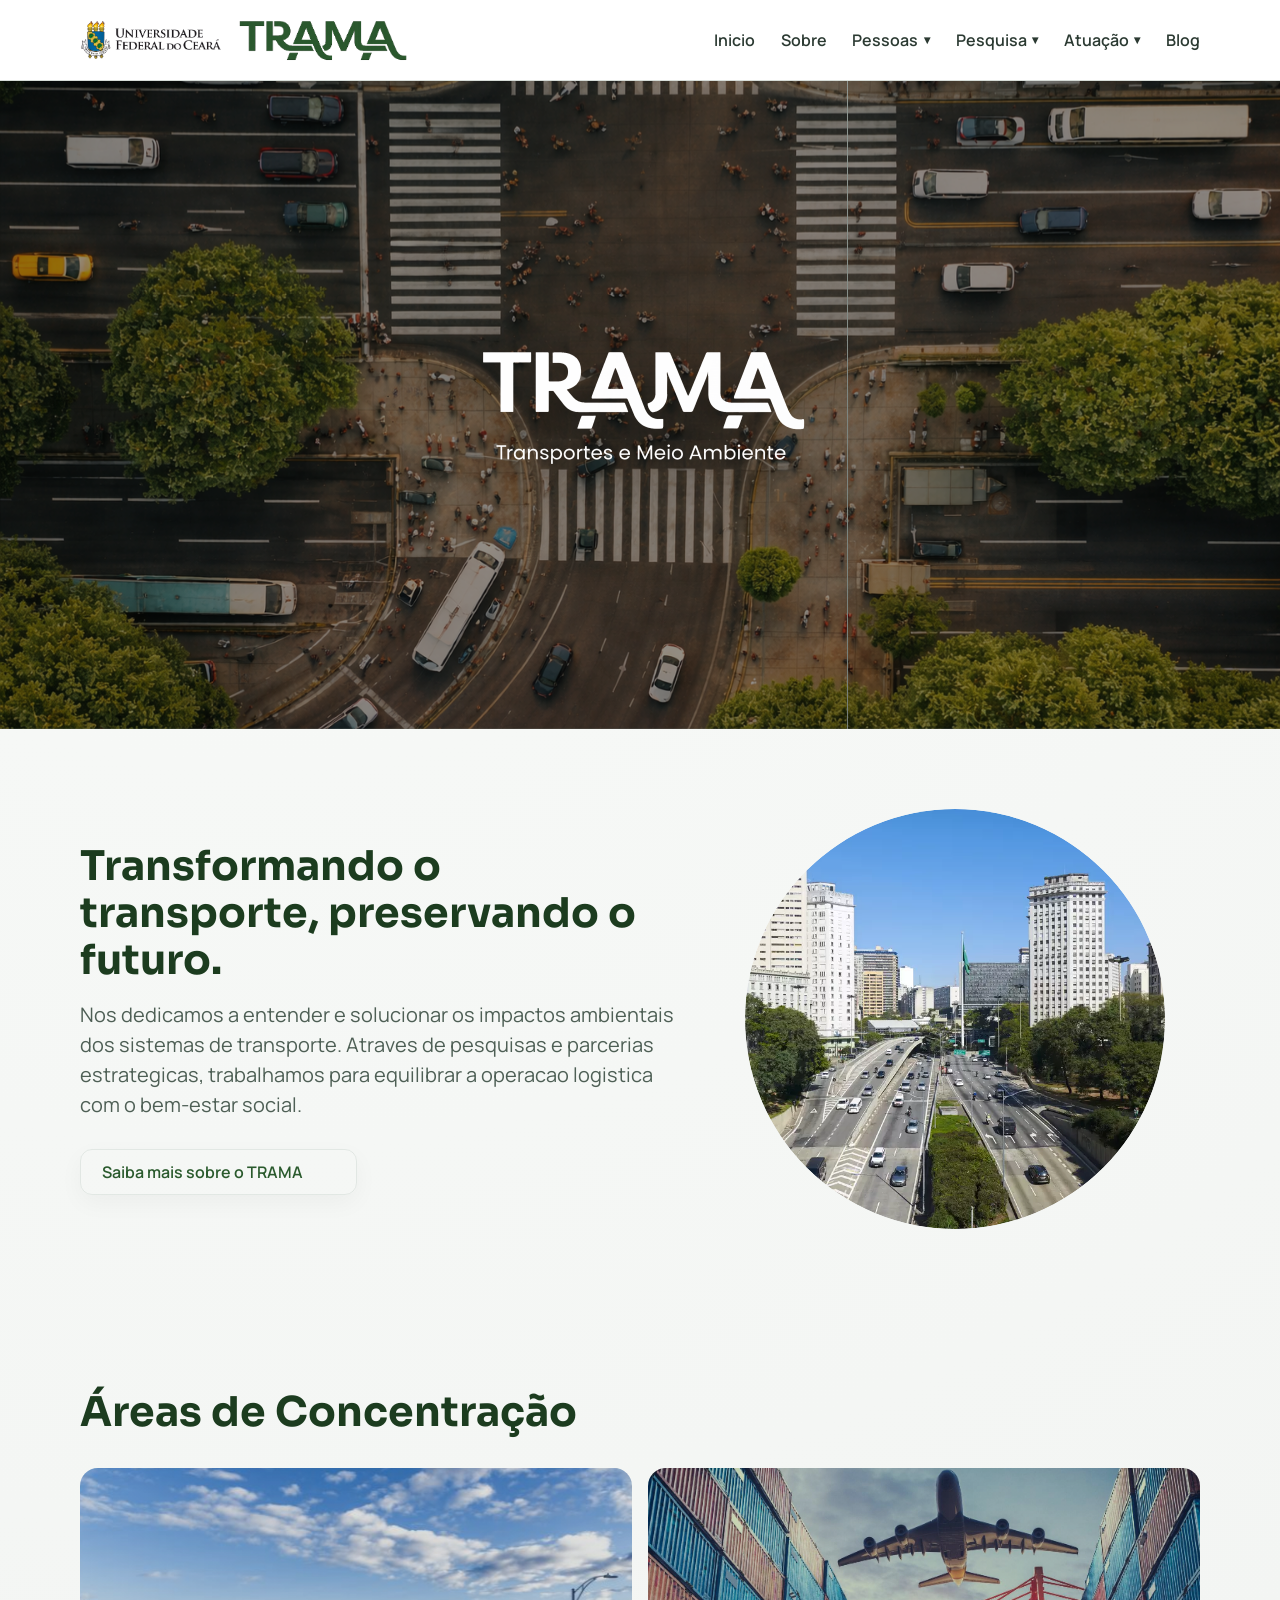
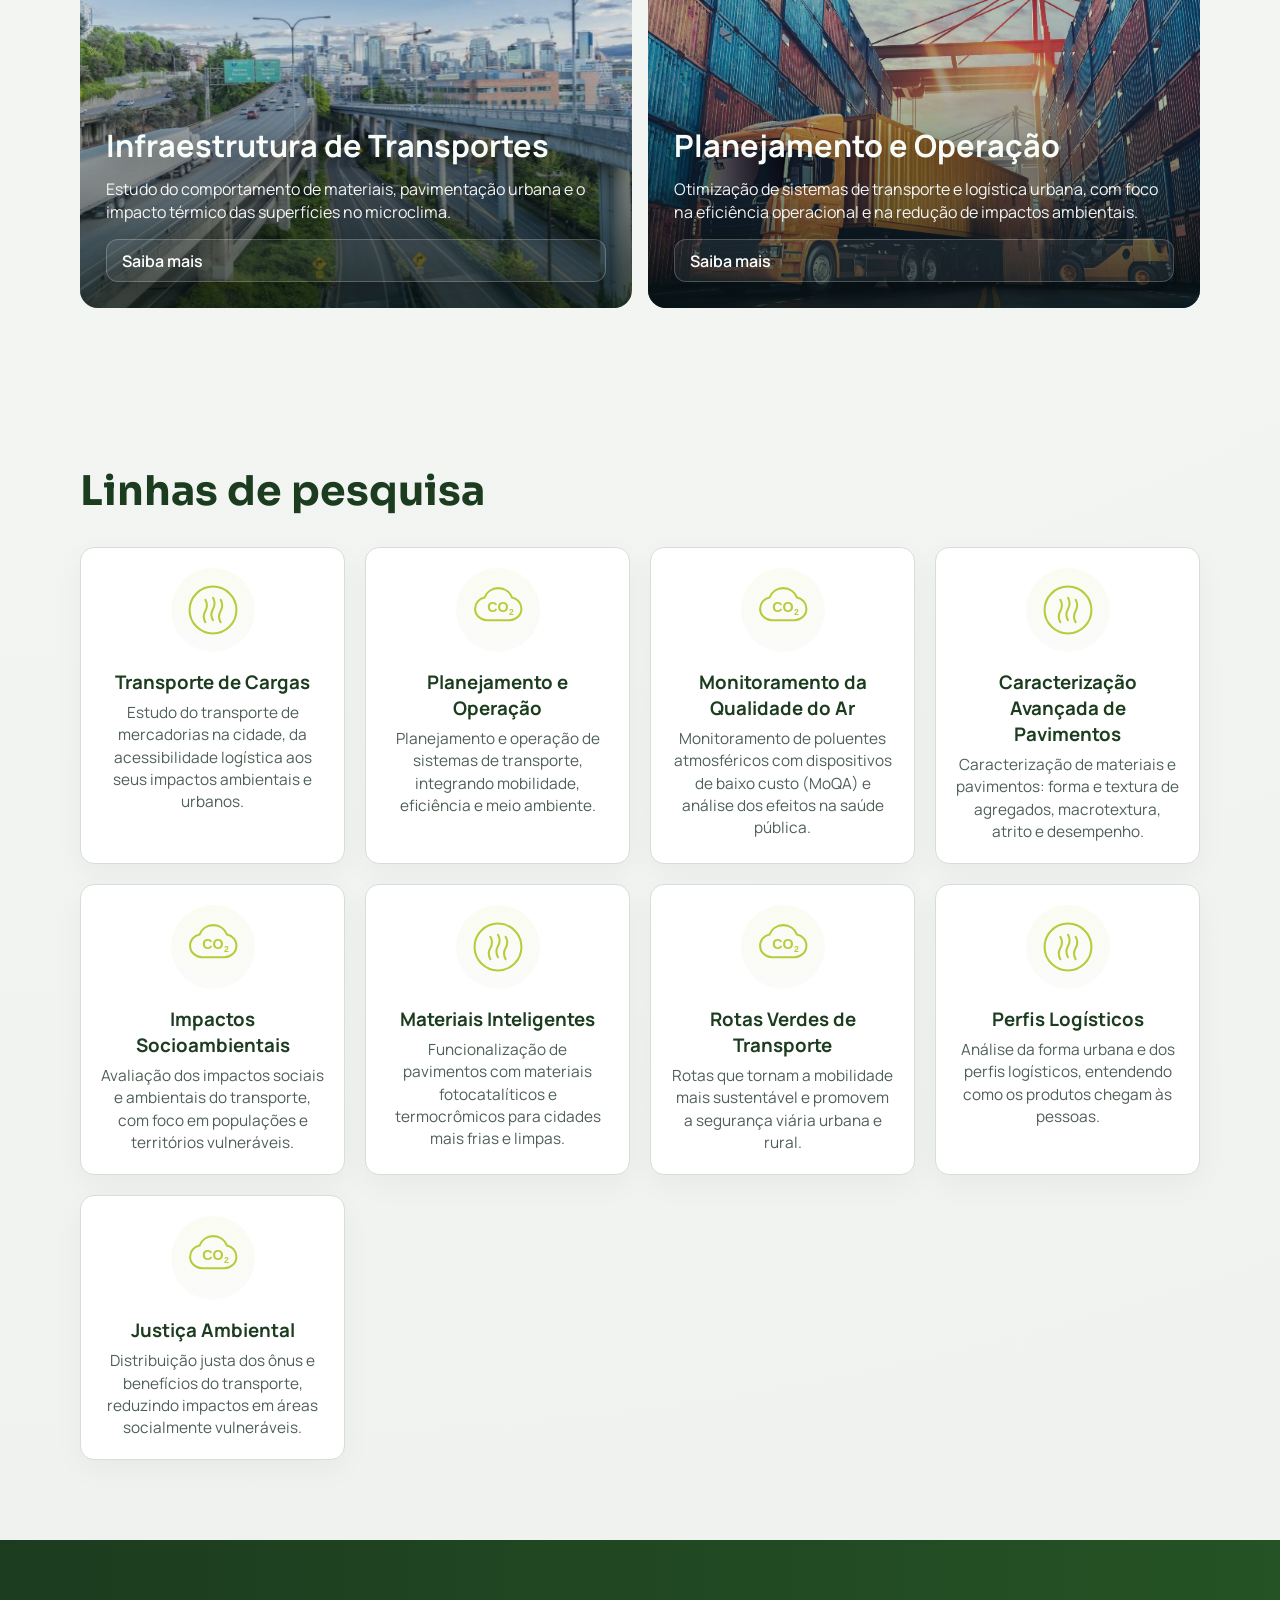
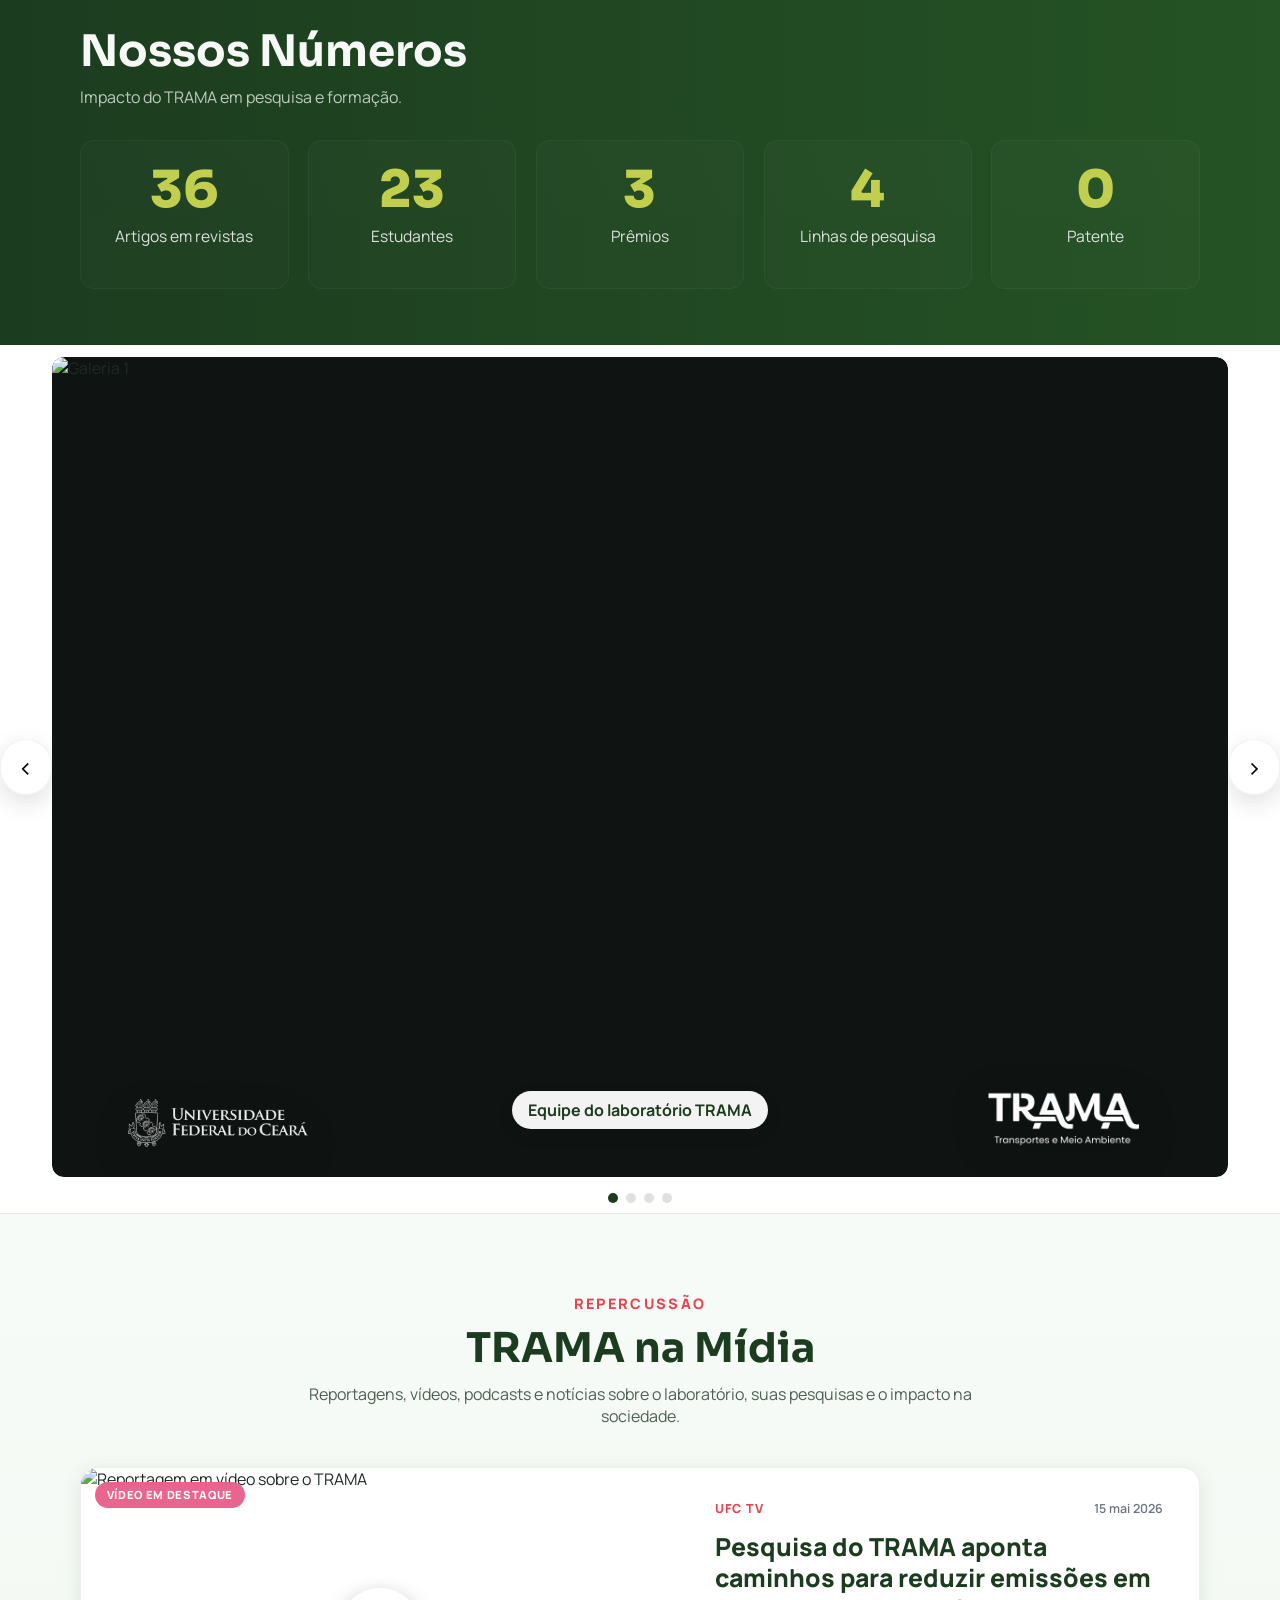
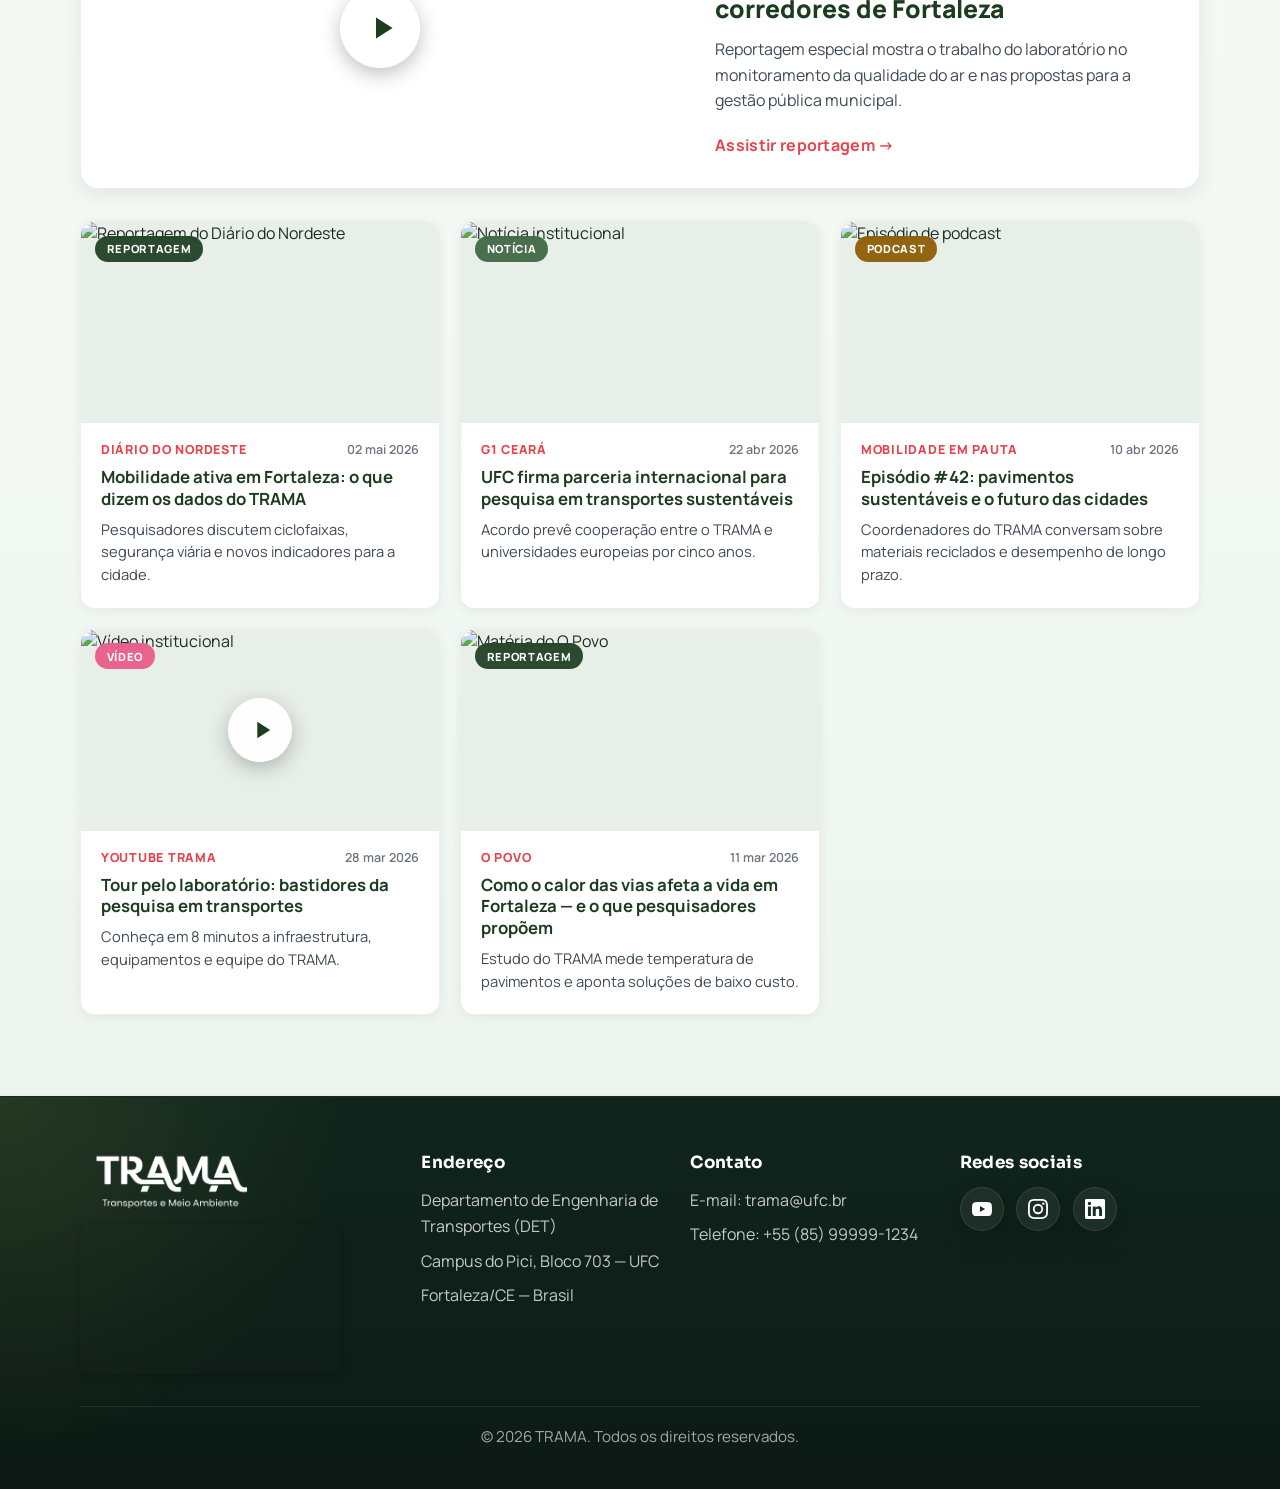
==== commit 4d10831a: "feat: update pessoas, projetos, servicos, and sobre pages with new content and structure - Added a n" ====
--- a/index.html
+++ b/index.html
@@ -168,51 +168,57 @@
           <h2>Linhas de pesquisa</h2>
           <div class="research-grid">
             <article class="research-item">
-              <div class="research-icon"><img src="assets/icons/icon-calor.svg" alt="Ilhas de Calor" /></div>
-              <h3 class="research-title">Ilhas de Calor Urbano</h3>
-              <p class="research-desc">Análise da formação de ilhas térmicas em áreas urbanas e estratégias de mitigação por meio de cobertura vegetal e materiais reflexivos.</p>
-            </article>
-
-            <article class="research-item">
-              <div class="research-icon"><img src="assets/icons/icon-co2.svg" alt="Emissões de CO2" /></div>
-              <h3 class="research-title">Emissões de CO2</h3>
-              <p class="research-desc">Mapeamento das emissões veiculares em corredores urbanos e avaliação de medidas para redução de carbono no transporte.</p>
-            </article>
-
-            <article class="research-item">
-              <div class="research-icon"><img src="assets/icons/icon-co2.svg" alt="Qualidade do Ar" /></div>
-              <h3 class="research-title">Qualidade do Ar</h3>
-              <p class="research-desc">Monitoramento de poluentes atmosféricos e análise dos efeitos na saúde pública associados ao tráfego rodoviário.</p>
-            </article>
-
-            <article class="research-item">
-              <div class="research-icon"><img src="assets/icons/icon-calor.svg" alt="Materiais e Pavimentação" /></div>
-              <h3 class="research-title">Materiais e Pavimentação</h3>
-              <p class="research-desc">Estudo de novas tecnologias de pavimentação para reduzir absorção térmica e melhorar a durabilidade das superfícies urbanas.</p>
-            </article>
-
-            <article class="research-item">
-              <div class="research-icon"><img src="assets/icons/icon-co2.svg" alt="Mobilidade Ativa" /></div>
-              <h3 class="research-title">Mobilidade Ativa</h3>
-              <p class="research-desc">Avaliação de infraestrutura para pedestres e ciclistas, buscando modos ativos mais seguros e eficientes.</p>
-            </article>
-
-            <article class="research-item">
-              <div class="research-icon"><img src="assets/icons/icon-calor.svg" alt="Logística Urbana" /></div>
-              <h3 class="research-title">Logística Urbana</h3>
-              <p class="research-desc">Otimização de rotas e consolidação de cargas para reduzir deslocamentos e impactos ambientais na cidade.</p>
-            </article>
-
-            <article class="research-item">
-              <div class="research-icon"><img src="assets/icons/icon-calor.svg" alt="Infraestrutura Resiliente" /></div>
-              <h3 class="research-title">Infraestrutura Resiliente</h3>
-              <p class="research-desc">Projetos adaptativos para enfrentar eventos extremos, com foco em drenagem, manutenção e segurança urbana.</p>
-            </article>
-
-            <article class="research-item">
-              <div class="research-icon"><img src="assets/icons/icon-co2.svg" alt="Sensoriamento Remoto" /></div>
-              <h3 class="research-title">Sensoriamento Remoto</h3>
-              <p class="research-desc">Uso de imagens aéreas e sensores para mapear superfícies urbanas, identificar padrões térmicos e orientar intervenções.</p>
+              <div class="research-icon"><img src="assets/icons/icon-calor.svg" alt="Transporte de Cargas" /></div>
+              <h3 class="research-title">Transporte de Cargas</h3>
+              <p class="research-desc">Estudo do transporte de mercadorias na cidade, da acessibilidade logística aos seus impactos ambientais e urbanos.</p>
+            </article>
+
+            <article class="research-item">
+              <div class="research-icon"><img src="assets/icons/icon-co2.svg" alt="Planejamento e Operação" /></div>
+              <h3 class="research-title">Planejamento e Operação</h3>
+              <p class="research-desc">Planejamento e operação de sistemas de transporte, integrando mobilidade, eficiência e meio ambiente.</p>
+            </article>
+
+            <article class="research-item">
+              <div class="research-icon"><img src="assets/icons/icon-co2.svg" alt="Monitoramento da Qualidade do Ar" /></div>
+              <h3 class="research-title">Monitoramento da Qualidade do Ar</h3>
+              <p class="research-desc">Monitoramento de poluentes atmosféricos com dispositivos de baixo custo (MoQA) e análise dos efeitos na saúde pública.</p>
+            </article>
+
+            <article class="research-item">
+              <div class="research-icon"><img src="assets/icons/icon-calor.svg" alt="Caracterização Avançada de Pavimentos" /></div>
+              <h3 class="research-title">Caracterização Avançada de Pavimentos</h3>
+              <p class="research-desc">Caracterização de materiais e pavimentos: forma e textura de agregados, macrotextura, atrito e desempenho.</p>
+            </article>
+
+            <article class="research-item">
+              <div class="research-icon"><img src="assets/icons/icon-co2.svg" alt="Impactos Socioambientais" /></div>
+              <h3 class="research-title">Impactos Socioambientais</h3>
+              <p class="research-desc">Avaliação dos impactos sociais e ambientais do transporte, com foco em populações e territórios vulneráveis.</p>
+            </article>
+
+            <article class="research-item">
+              <div class="research-icon"><img src="assets/icons/icon-calor.svg" alt="Materiais Inteligentes" /></div>
+              <h3 class="research-title">Materiais Inteligentes</h3>
+              <p class="research-desc">Funcionalização de pavimentos com materiais fotocatalíticos e termocrômicos para cidades mais frias e limpas.</p>
+            </article>
+
+            <article class="research-item">
+              <div class="research-icon"><img src="assets/icons/icon-co2.svg" alt="Rotas Verdes de Transporte" /></div>
+              <h3 class="research-title">Rotas Verdes de Transporte</h3>
+              <p class="research-desc">Rotas que tornam a mobilidade mais sustentável e promovem a segurança viária urbana e rural.</p>
+            </article>
+
+            <article class="research-item">
+              <div class="research-icon"><img src="assets/icons/icon-calor.svg" alt="Perfis Logísticos" /></div>
+              <h3 class="research-title">Perfis Logísticos</h3>
+              <p class="research-desc">Análise da forma urbana e dos perfis logísticos, entendendo como os produtos chegam às pessoas.</p>
+            </article>
+
+            <article class="research-item">
+              <div class="research-icon"><img src="assets/icons/icon-co2.svg" alt="Justiça Ambiental" /></div>
+              <h3 class="research-title">Justiça Ambiental</h3>
+              <p class="research-desc">Distribuição justa dos ônus e benefícios do transporte, reduzindo impactos em áreas socialmente vulneráveis.</p>
             </article>
           </div>
         </div>
@@ -222,35 +228,35 @@
         <div class="container numeros-wrap">
           <div class="numeros-header">
             <h2>Nossos Números</h2>
-            <p class="numeros-sub">Impacto do TRAMA em pesquisa, formação e investimentos.</p>
+            <p class="numeros-sub">Impacto do TRAMA em pesquisa e formação.</p>
           </div>
 
           <div class="numeros-grid">
             <div class="numero-card">
               <div class="numero-card-inner">
-                <div class="numero-value"><span class="kpi-value" data-target="500">0</span><span class="kpi-suffix">+</span></div>
-                <div class="numero-label">Artigos publicados</div>
+                <div class="numero-value"><span class="kpi-value" data-target="67">0</span></div>
+                <div class="numero-label">Artigos em revistas</div>
               </div>
             </div>
 
             <div class="numero-card">
               <div class="numero-card-inner">
-                <div class="numero-value"><span class="kpi-value" data-target="500">0</span><span class="kpi-suffix">+</span></div>
-                <div class="numero-label">Profissionais formados</div>
+                <div class="numero-value"><span class="kpi-value" data-target="43">0</span></div>
+                <div class="numero-label">Estudantes</div>
               </div>
             </div>
 
             <div class="numero-card">
               <div class="numero-card-inner">
-                <div class="numero-value"><span class="kpi-value" data-target="500">0</span><span class="kpi-suffix"> bi</span></div>
-                <div class="numero-label">Investimentos analisados</div>
+                <div class="numero-value"><span class="kpi-value" data-target="7">0</span></div>
+                <div class="numero-label">Prêmios</div>
               </div>
             </div>
 
             <div class="numero-card">
               <div class="numero-card-inner">
-                <div class="numero-value"><span class="kpi-value" data-target="500">0</span><span class="kpi-suffix">+</span></div>
-                <div class="numero-label">Projetos apoiados</div>
+                <div class="numero-value"><span class="kpi-value" data-target="9">0</span></div>
+                <div class="numero-label">Linhas de pesquisa</div>
               </div>
             </div>
 
@@ -305,6 +311,131 @@
         </div>
       </section>
 
+      <section class="midia section" id="midia" aria-labelledby="midia-titulo">
+        <div class="container">
+          <div class="section-kicker midia__head">
+            <p class="page-hero__eyebrow">Repercussão</p>
+            <h2 id="midia-titulo">TRAMA na Mídia</h2>
+            <p class="galeria-sub">
+              Reportagens, vídeos, podcasts e notícias sobre o laboratório, suas pesquisas e o impacto na sociedade.
+            </p>
+          </div>
+
+          <!-- Card em destaque: banner horizontal -->
+          <article class="midia-banner midia-card--video">
+            <a class="midia-banner__link" href="#" target="_blank" rel="noopener" aria-label="Assistir reportagem em vídeo">
+              <div class="midia-banner__thumb">
+                <img src="https://picsum.photos/1000/600?random=201" alt="Reportagem em vídeo sobre o TRAMA" />
+                <span class="midia-play" aria-hidden="true">
+                  <svg viewBox="0 0 24 24" fill="currentColor"><path d="M8 5v14l11-7z"/></svg>
+                </span>
+                <span class="midia-tipo midia-tipo--video">Vídeo em destaque</span>
+              </div>
+              <div class="midia-banner__body">
+                <div class="midia-card__meta">
+                  <span class="midia-fonte">UFC TV</span>
+                  <span class="midia-data">15 mai 2026</span>
+                </div>
+                <h3>Pesquisa do TRAMA aponta caminhos para reduzir emissões em corredores de Fortaleza</h3>
+                <p>Reportagem especial mostra o trabalho do laboratório no monitoramento da qualidade do ar e nas propostas para a gestão pública municipal.</p>
+                <span class="midia-banner__cta">Assistir reportagem →</span>
+              </div>
+            </a>
+          </article>
+
+          <div class="midia-grid">
+            <article class="midia-card midia-card--reportagem">
+              <a class="midia-card__link" href="#" target="_blank" rel="noopener" aria-label="Ler reportagem">
+                <div class="midia-card__thumb">
+                  <img src="https://picsum.photos/600/400?random=202" alt="Reportagem do Diário do Nordeste" />
+                  <span class="midia-tipo midia-tipo--reportagem">Reportagem</span>
+                </div>
+                <div class="midia-card__body">
+                  <div class="midia-card__meta">
+                    <span class="midia-fonte">Diário do Nordeste</span>
+                    <span class="midia-data">02 mai 2026</span>
+                  </div>
+                  <h3>Mobilidade ativa em Fortaleza: o que dizem os dados do TRAMA</h3>
+                  <p>Pesquisadores discutem ciclofaixas, segurança viária e novos indicadores para a cidade.</p>
+                </div>
+              </a>
+            </article>
+
+            <article class="midia-card midia-card--noticia">
+              <a class="midia-card__link" href="#" target="_blank" rel="noopener" aria-label="Ler notícia">
+                <div class="midia-card__thumb">
+                  <img src="https://picsum.photos/600/400?random=203" alt="Notícia institucional" />
+                  <span class="midia-tipo midia-tipo--noticia">Notícia</span>
+                </div>
+                <div class="midia-card__body">
+                  <div class="midia-card__meta">
+                    <span class="midia-fonte">G1 Ceará</span>
+                    <span class="midia-data">22 abr 2026</span>
+                  </div>
+                  <h3>UFC firma parceria internacional para pesquisa em transportes sustentáveis</h3>
+                  <p>Acordo prevê cooperação entre o TRAMA e universidades europeias por cinco anos.</p>
+                </div>
+              </a>
+            </article>
+
+            <article class="midia-card midia-card--podcast">
+              <a class="midia-card__link" href="#" target="_blank" rel="noopener" aria-label="Ouvir podcast">
+                <div class="midia-card__thumb">
+                  <img src="https://picsum.photos/600/400?random=204" alt="Episódio de podcast" />
+                  <span class="midia-tipo midia-tipo--podcast">Podcast</span>
+                </div>
+                <div class="midia-card__body">
+                  <div class="midia-card__meta">
+                    <span class="midia-fonte">Mobilidade em Pauta</span>
+                    <span class="midia-data">10 abr 2026</span>
+                  </div>
+                  <h3>Episódio #42: pavimentos sustentáveis e o futuro das cidades</h3>
+                  <p>Coordenadores do TRAMA conversam sobre materiais reciclados e desempenho de longo prazo.</p>
+                </div>
+              </a>
+            </article>
+
+            <article class="midia-card midia-card--video">
+              <a class="midia-card__link" href="#" target="_blank" rel="noopener" aria-label="Assistir vídeo">
+                <div class="midia-card__thumb">
+                  <img src="https://picsum.photos/600/400?random=205" alt="Vídeo institucional" />
+                  <span class="midia-play" aria-hidden="true">
+                    <svg viewBox="0 0 24 24" fill="currentColor"><path d="M8 5v14l11-7z"/></svg>
+                  </span>
+                  <span class="midia-tipo midia-tipo--video">Vídeo</span>
+                </div>
+                <div class="midia-card__body">
+                  <div class="midia-card__meta">
+                    <span class="midia-fonte">YouTube TRAMA</span>
+                    <span class="midia-data">28 mar 2026</span>
+                  </div>
+                  <h3>Tour pelo laboratório: bastidores da pesquisa em transportes</h3>
+                  <p>Conheça em 8 minutos a infraestrutura, equipamentos e equipe do TRAMA.</p>
+                </div>
+              </a>
+            </article>
+
+            <article class="midia-card midia-card--reportagem">
+              <a class="midia-card__link" href="#" target="_blank" rel="noopener" aria-label="Ler reportagem">
+                <div class="midia-card__thumb">
+                  <img src="https://picsum.photos/600/400?random=206" alt="Matéria do O Povo" />
+                  <span class="midia-tipo midia-tipo--reportagem">Reportagem</span>
+                </div>
+                <div class="midia-card__body">
+                  <div class="midia-card__meta">
+                    <span class="midia-fonte">O Povo</span>
+                    <span class="midia-data">11 mar 2026</span>
+                  </div>
+                  <h3>Como o calor das vias afeta a vida em Fortaleza — e o que pesquisadores propõem</h3>
+                  <p>Estudo do TRAMA mede temperatura de pavimentos e aponta soluções de baixo custo.</p>
+                </div>
+              </a>
+            </article>
+          </div>
+
+        </div>
+      </section>
+
     <footer class="site-footer">
       <div class="container footer-grid">
         <div class="footer-brand">
--- a/assets/css/style.css
+++ b/assets/css/style.css
@@ -1942,6 +1942,12 @@
   color: var(--rose, #c4396b);
 }
 
+.legend-item--posdoc {
+  background: rgba(20, 110, 110, 0.12);
+  border-color: rgba(20, 110, 110, 0.32);
+  color: #0f6b6b;
+}
+
 .people-node--colaborador {
   border-color: rgba(232, 92, 138, 0.35);
 }
@@ -2028,7 +2034,8 @@
 .people-grid--ic,
 .people-grid--pesquisadores,
 .people-grid--egressos,
-.people-grid--colaboradores {
+.people-grid--colaboradores,
+.people-grid--posdoc {
   grid-template-columns: repeat(2, minmax(0, 1fr));
 }
 
@@ -2120,6 +2127,17 @@
   --avatar-color: #1c3c1f;
 }
 
+.people-node--posdoc {
+  --avatar-size: 98px;
+  --avatar-bg: linear-gradient(180deg, #d6eded 0%, #bfe0e0 100%);
+  --avatar-color: #0f6b6b;
+  border-color: rgba(20, 110, 110, 0.35);
+}
+
+.people-group--posdoc h3 {
+  color: #0f6b6b;
+}
+
 .people-node--egresso {
   --avatar-size: 82px;
   --avatar-bg: linear-gradient(180deg, #d9dfe7 0%, #c7d0db 100%);
@@ -2709,6 +2727,7 @@
 
 /* ===== Mapa-múndi de parceiros ===== */
 .partners-world .world-map-wrap { margin-top: 2rem; }
+.world-map-wrap { position: relative; }
 
 .world-map {
   position: relative;
@@ -2829,6 +2848,236 @@
   filter: drop-shadow(0 1px 3px rgba(0, 0, 0, 0.55));
 }
 
+/* arcos ligando a sede aos parceiros */
+.world-map svg .world-arc {
+  fill: none;
+  stroke: var(--rose, #e85c8a);
+  stroke-width: 1.6;
+  stroke-linecap: round;
+  stroke-dasharray: 5 7;
+  opacity: 0.85;
+  vector-effect: non-scaling-stroke;
+  animation: world-arc-dash 1.2s linear infinite;
+  animation-delay: var(--arc-delay, 0s);
+}
+
+@keyframes world-arc-dash {
+  to { stroke-dashoffset: -24; }
+}
+
+.world-map svg .is-clickable { cursor: pointer; }
+
+/* popup com as instituições do país clicado */
+.world-map__popup {
+  position: absolute;
+  z-index: 6;
+  width: 290px;
+  max-width: calc(100vw - 2rem);
+  background: #fff;
+  border: 1px solid rgba(28, 60, 31, 0.1);
+  border-radius: 16px;
+  box-shadow: 0 18px 44px rgba(14, 25, 18, 0.24);
+  padding: 0;
+  transform: translate(-50%, calc(-100% - 18px)) scale(0.9);
+  transform-origin: bottom center;
+  opacity: 0;
+  pointer-events: none;
+  transition: opacity 0.18s ease, transform 0.22s cubic-bezier(0.34, 1.4, 0.5, 1);
+}
+
+.world-map__popup.is-visible {
+  opacity: 1;
+  transform: translate(-50%, calc(-100% - 18px)) scale(1);
+  pointer-events: auto;
+}
+
+/* quando não cabe acima do clique, abre para baixo */
+.world-map__popup.is-below {
+  transform: translate(-50%, 18px) scale(0.9);
+  transform-origin: top center;
+}
+
+.world-map__popup.is-below.is-visible {
+  transform: translate(-50%, 18px) scale(1);
+}
+
+/* setinha apontando para o país (popup acima do clique) */
+.world-map__popup::after {
+  content: '';
+  position: absolute;
+  left: 50%;
+  bottom: -8px;
+  width: 16px;
+  height: 16px;
+  background: #fff;
+  border-right: 1px solid rgba(28, 60, 31, 0.1);
+  border-bottom: 1px solid rgba(28, 60, 31, 0.1);
+  transform: translateX(-50%) rotate(45deg);
+}
+
+/* setinha no topo quando o popup abre para baixo (cola no cabeçalho verde) */
+.world-map__popup.is-below::after {
+  top: -8px;
+  bottom: auto;
+  background: var(--brand, #1c3c1f);
+  border: none;
+}
+
+.world-map__popup-head {
+  display: flex;
+  align-items: center;
+  gap: 0.65rem;
+  padding: 0.85rem 0.95rem;
+  border-radius: 15px 15px 0 0;
+  background: linear-gradient(135deg, var(--brand, #1c3c1f), #2f6b39);
+  color: #fff;
+}
+
+.world-map__popup-flag {
+  width: 40px;
+  height: 30px;
+  object-fit: cover;
+  border-radius: 5px;
+  box-shadow: 0 2px 6px rgba(0, 0, 0, 0.28);
+  flex-shrink: 0;
+}
+
+.world-map__popup-headtext { min-width: 0; }
+
+.world-map__popup-title {
+  margin: 0;
+  font-family: 'Sora', sans-serif;
+  font-weight: 700;
+  font-size: 1rem;
+  line-height: 1.15;
+  color: #fff;
+}
+
+.world-map__popup-count {
+  margin: 0.12rem 0 0;
+  font-size: 0.72rem;
+  letter-spacing: 0.01em;
+  opacity: 0.85;
+}
+
+.world-map__popup-list {
+  list-style: none;
+  margin: 0;
+  padding: 0.55rem;
+  display: grid;
+  gap: 0.35rem;
+  max-height: 240px;
+  overflow-y: auto;
+}
+
+.world-map__popup-list button {
+  width: 100%;
+  display: flex;
+  align-items: center;
+  gap: 0.55rem;
+  text-align: left;
+  background: #f5f8f4;
+  border: 1px solid rgba(28, 60, 31, 0.1);
+  border-radius: 10px;
+  padding: 0.4rem 0.5rem;
+  font-family: inherit;
+  color: #1c3c1f;
+  cursor: pointer;
+  transition: background 0.15s ease, transform 0.15s ease, border-color 0.15s ease;
+  animation: popup-item-in 0.32s ease both;
+  animation-delay: calc(var(--i, 0) * 0.04s);
+}
+
+.world-map__popup-list button:hover {
+  background: #fff;
+  border-color: var(--rose, #e84c8a);
+  transform: translateX(2px);
+}
+
+.world-map__popup-logo {
+  flex-shrink: 0;
+  width: 42px;
+  height: 32px;
+  border-radius: 6px;
+  background: #fff;
+  border: 1px solid rgba(28, 60, 31, 0.08);
+  display: grid;
+  place-items: center;
+  overflow: hidden;
+}
+
+.world-map__popup-logo img {
+  max-width: 100%;
+  max-height: 100%;
+  object-fit: contain;
+}
+
+.world-map__popup-info {
+  flex: 1;
+  min-width: 0;
+  display: grid;
+  gap: 0.1rem;
+}
+
+.world-map__popup-name {
+  font-size: 0.8rem;
+  font-weight: 600;
+  line-height: 1.2;
+}
+
+.world-map__popup-tag {
+  font-size: 0.68rem;
+  color: #6d7581;
+}
+
+.world-map__popup-arrow {
+  flex-shrink: 0;
+  font-size: 1.2rem;
+  font-weight: 700;
+  color: var(--rose, #e84c8a);
+  opacity: 0;
+  transform: translateX(-4px);
+  transition: opacity 0.15s ease, transform 0.15s ease;
+}
+
+.world-map__popup-list button:hover .world-map__popup-arrow {
+  opacity: 1;
+  transform: translateX(0);
+}
+
+@keyframes popup-item-in {
+  from { opacity: 0; transform: translateY(5px); }
+  to { opacity: 1; transform: translateY(0); }
+}
+
+.world-map__popup-empty {
+  margin: 0;
+  padding: 0.85rem 0.95rem;
+  font-size: 0.82rem;
+  color: #6d7581;
+}
+
+.world-map__popup-close {
+  position: absolute;
+  top: 0.5rem;
+  right: 0.55rem;
+  z-index: 1;
+  width: 22px;
+  height: 22px;
+  display: grid;
+  place-items: center;
+  border: none;
+  border-radius: 50%;
+  background: rgba(255, 255, 255, 0.22);
+  font-size: 1rem;
+  line-height: 1;
+  color: #fff;
+  cursor: pointer;
+  transition: background 0.15s ease;
+}
+
+.world-map__popup-close:hover { background: rgba(255, 255, 255, 0.38); }
+
 .world-map__loading,
 .world-map__error {
   text-align: center;
@@ -3294,3 +3543,226 @@
 @media (max-width: 720px) {
   .footer-map { max-width: 100%; height: 140px; }
 }
+
+/* ===== TRAMA na Mídia (home) ===== */
+.midia.section {
+  background: linear-gradient(180deg, #f7fbf7 0%, #eef5ef 100%);
+  border-top: 1px solid rgba(28, 60, 31, 0.06);
+  border-bottom: 1px solid rgba(28, 60, 31, 0.06);
+}
+
+.midia__head {
+  text-align: center;
+  margin: 0 auto 2.5rem;
+  max-width: 680px;
+}
+.midia__head h2 { color: var(--brand, #1c3c1f); }
+
+/* Banner em destaque (topo) */
+.midia-banner {
+  background: #fff;
+  border-radius: 18px;
+  overflow: hidden;
+  box-shadow: 0 4px 20px rgba(28, 60, 31, 0.10);
+  border: 1px solid rgba(28, 60, 31, 0.08);
+  margin-bottom: 2rem;
+  transition: transform 0.22s ease, box-shadow 0.22s ease;
+}
+.midia-banner:hover {
+  transform: translateY(-3px);
+  box-shadow: 0 12px 32px rgba(28, 60, 31, 0.14);
+}
+.midia-banner__link {
+  display: grid;
+  grid-template-columns: 1.15fr 1fr;
+  text-decoration: none;
+  color: inherit;
+}
+.midia-banner__thumb {
+  position: relative;
+  overflow: hidden;
+  min-height: 320px;
+}
+.midia-banner__thumb img {
+  width: 100%;
+  height: 100%;
+  object-fit: cover;
+  transition: transform 0.4s ease;
+}
+.midia-banner:hover .midia-banner__thumb img { transform: scale(1.04); }
+.midia-banner__body {
+  padding: 2rem 2.25rem;
+  display: flex;
+  flex-direction: column;
+  justify-content: center;
+  gap: 0.85rem;
+}
+.midia-banner__body h3 {
+  color: var(--brand, #1c3c1f);
+  font-size: 1.55rem;
+  line-height: 1.25;
+  margin: 0;
+  font-weight: 800;
+}
+.midia-banner__body p {
+  color: #3f4b57;
+  line-height: 1.6;
+  margin: 0;
+}
+.midia-banner__cta {
+  display: inline-block;
+  margin-top: 0.4rem;
+  color: var(--rose, #c4396b);
+  font-weight: 700;
+  letter-spacing: 0.02em;
+}
+
+.midia-grid {
+  display: grid;
+  grid-template-columns: repeat(3, 1fr);
+  grid-auto-rows: auto;
+  gap: 1.25rem;
+}
+
+.midia-card {
+  background: #fff;
+  border-radius: 14px;
+  overflow: hidden;
+  box-shadow: 0 2px 12px rgba(0, 0, 0, 0.06);
+  border: 1px solid rgba(28, 60, 31, 0.08);
+  transition: transform 0.22s ease, box-shadow 0.22s ease;
+  display: flex;
+  flex-direction: column;
+}
+
+.midia-card:hover {
+  transform: translateY(-4px);
+  box-shadow: 0 12px 28px rgba(28, 60, 31, 0.12);
+}
+
+.midia-card__link {
+  display: flex;
+  flex-direction: column;
+  height: 100%;
+  text-decoration: none;
+  color: inherit;
+}
+
+.midia-card__thumb {
+  position: relative;
+  overflow: hidden;
+  aspect-ratio: 16 / 9;
+  background: #e8efe8;
+}
+
+.midia-card__thumb img {
+  width: 100%;
+  height: 100%;
+  object-fit: cover;
+  transition: transform 0.4s ease;
+}
+
+.midia-card:hover .midia-card__thumb img { transform: scale(1.04); }
+
+.midia-tipo {
+  position: absolute;
+  top: 0.85rem;
+  left: 0.85rem;
+  font-size: 0.7rem;
+  font-weight: 800;
+  text-transform: uppercase;
+  letter-spacing: 0.06em;
+  padding: 0.35rem 0.75rem;
+  border-radius: 999px;
+  color: #fff;
+  backdrop-filter: blur(4px);
+  z-index: 2;
+}
+
+.midia-tipo--video       { background: rgba(232, 92, 138, 0.95); }
+.midia-tipo--reportagem  { background: rgba(28, 60, 31, 0.92); }
+.midia-tipo--noticia     { background: rgba(60, 100, 65, 0.92); }
+.midia-tipo--podcast     { background: rgba(138, 90, 0, 0.92); }
+
+.midia-play {
+  position: absolute;
+  top: 50%;
+  left: 50%;
+  width: 64px;
+  height: 64px;
+  margin: -32px 0 0 -32px;
+  background: rgba(255, 255, 255, 0.95);
+  border-radius: 50%;
+  display: flex;
+  align-items: center;
+  justify-content: center;
+  color: var(--brand, #1c3c1f);
+  box-shadow: 0 6px 20px rgba(0, 0, 0, 0.25);
+  transition: transform 0.2s ease, background 0.2s ease;
+  z-index: 2;
+}
+
+.midia-banner .midia-play {
+  width: 80px; height: 80px; margin: -40px 0 0 -40px;
+}
+.midia-play svg { width: 28px; height: 28px; margin-left: 3px; }
+.midia-banner .midia-play svg { width: 36px; height: 36px; margin-left: 4px; }
+
+.midia-card:hover .midia-play,
+.midia-banner:hover .midia-play {
+  transform: scale(1.08);
+  background: #fff;
+}
+
+.midia-card__body {
+  padding: 1.1rem 1.25rem 1.35rem;
+  display: flex;
+  flex-direction: column;
+  gap: 0.5rem;
+  flex: 1;
+}
+
+.midia-card__meta {
+  display: flex;
+  justify-content: space-between;
+  align-items: center;
+  font-size: 0.78rem;
+  color: #6d7581;
+  font-weight: 600;
+}
+
+.midia-fonte {
+  text-transform: uppercase;
+  letter-spacing: 0.06em;
+  color: var(--rose, #c4396b);
+  font-weight: 800;
+}
+
+.midia-card h3 {
+  color: var(--brand, #1c3c1f);
+  font-size: 1.05rem;
+  line-height: 1.3;
+  margin: 0;
+  font-weight: 700;
+}
+
+.midia-card p {
+  margin: 0;
+  color: #3f4b57;
+  font-size: 0.92rem;
+  line-height: 1.55;
+}
+
+@media (max-width: 980px) {
+  .midia-banner__link { grid-template-columns: 1fr; }
+  .midia-banner__thumb { min-height: 240px; aspect-ratio: 16/9; }
+  .midia-banner__body { padding: 1.5rem; }
+  .midia-banner__body h3 { font-size: 1.2rem; }
+  .midia-grid { grid-template-columns: repeat(2, 1fr); }
+}
+
+@media (max-width: 600px) {
+  .midia-grid { grid-template-columns: 1fr; }
+  .midia-card__body { padding: 1rem; }
+  .midia-card h3 { font-size: 1rem; }
+}
